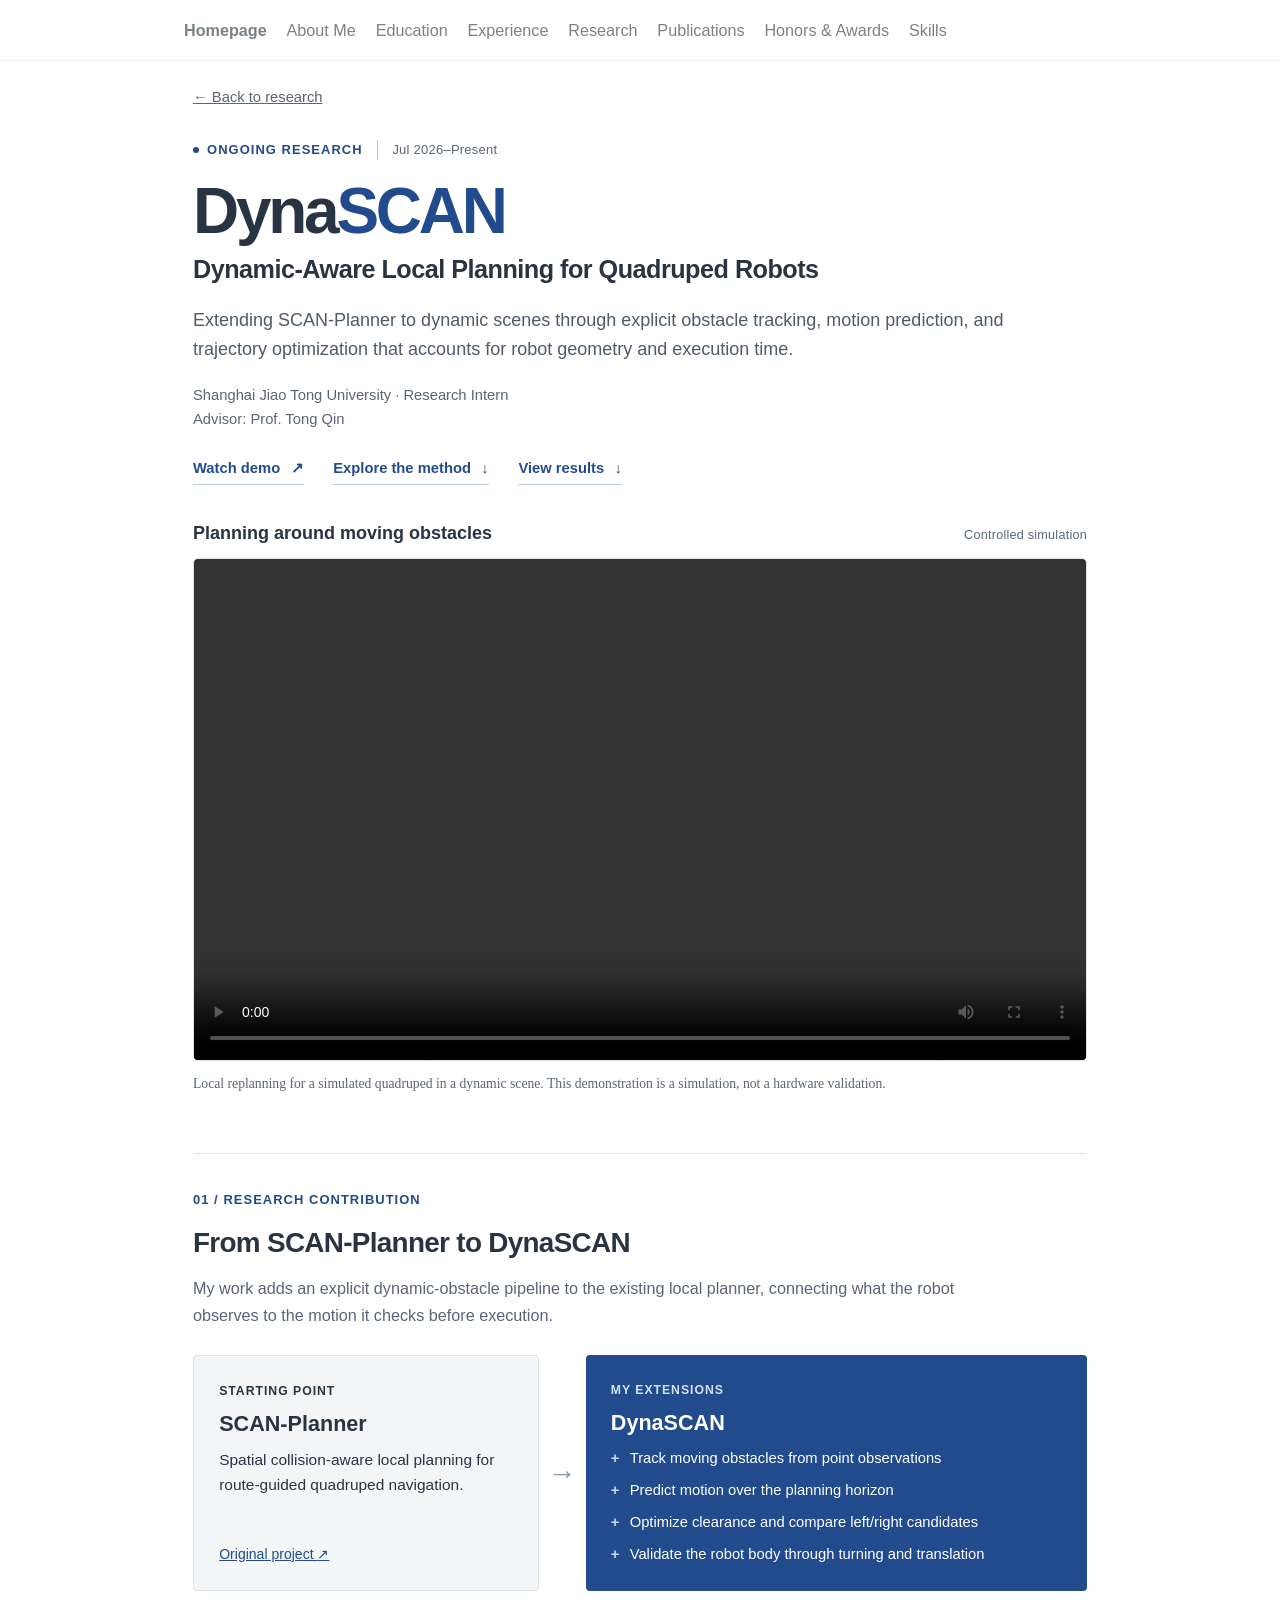
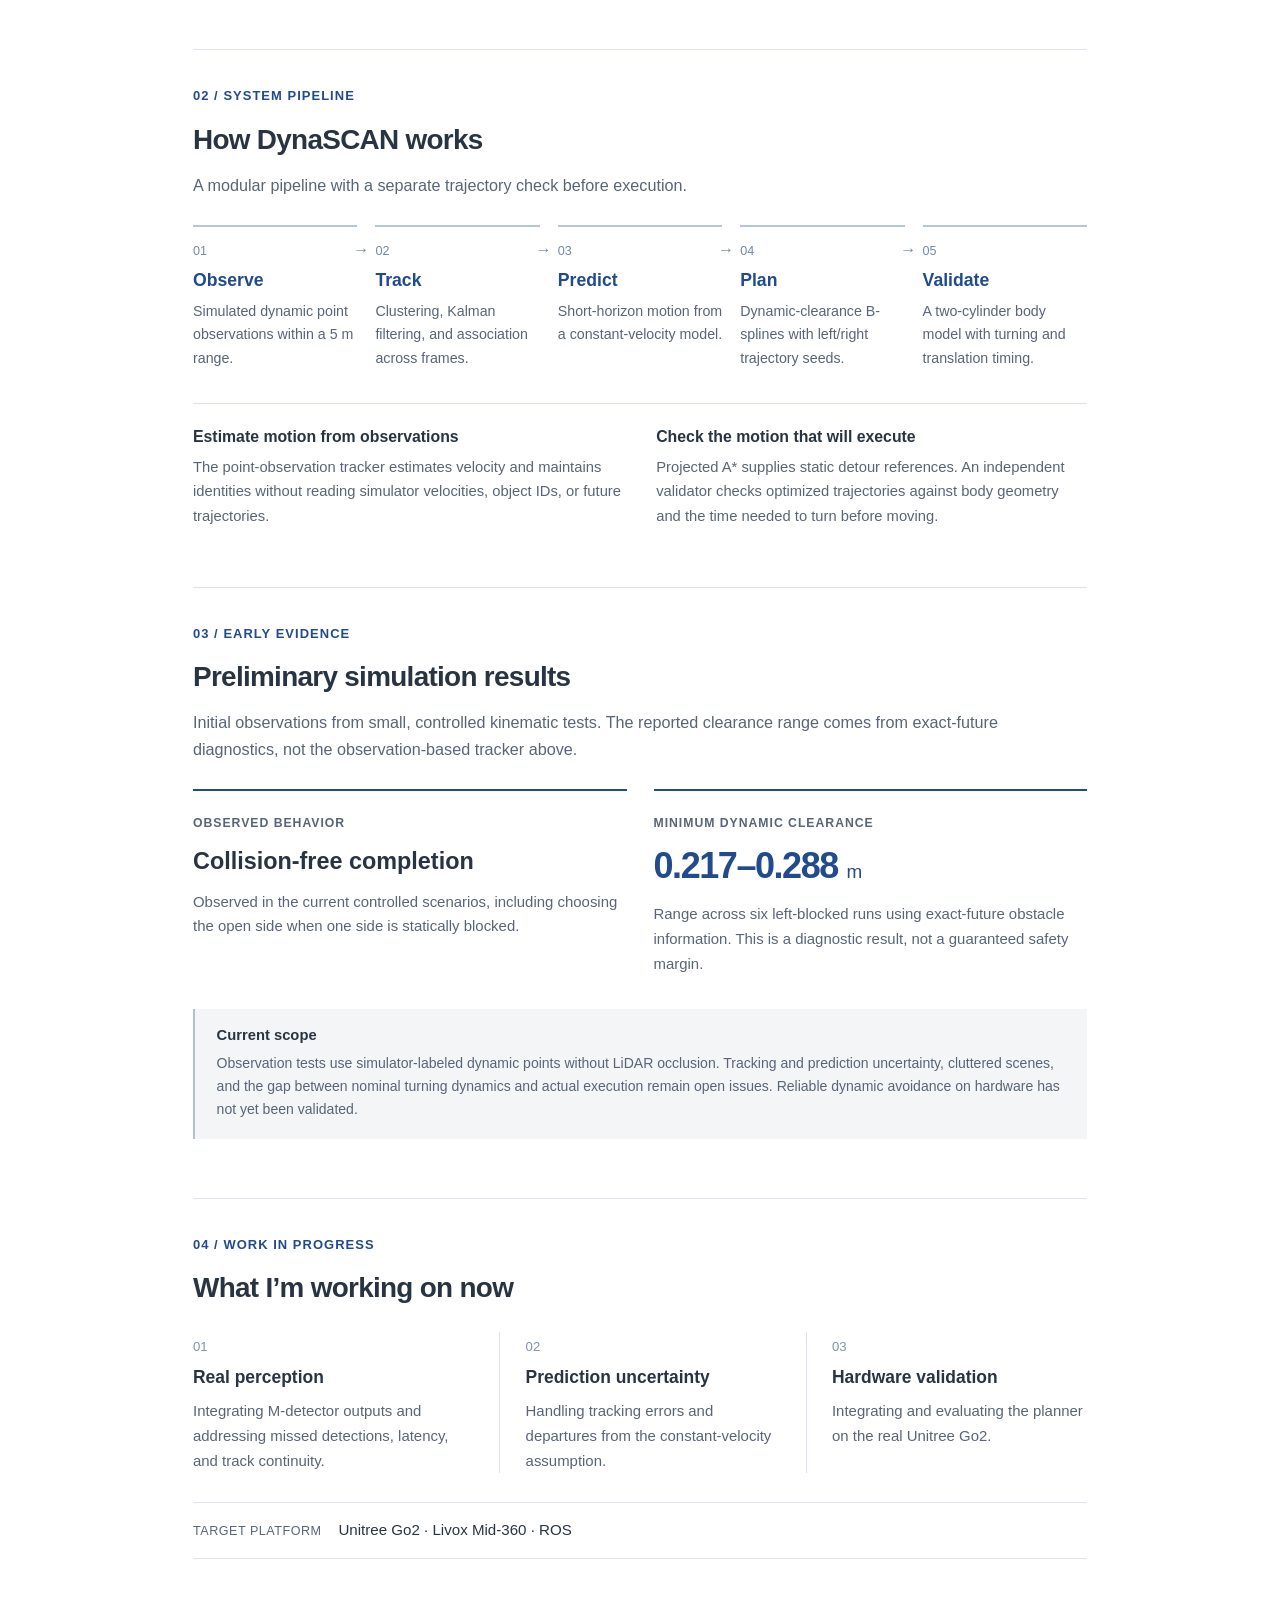
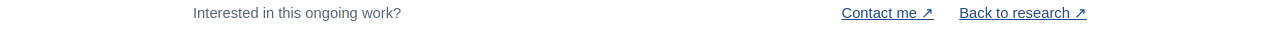
==== research/dynascan/index.html @ 37b5c1ce "Keep DynaSCAN anchor headings below navigation" ====
<!doctype html>
<html lang="en" class="no-js">
  <head>
    <meta charset="utf-8">
<meta name="viewport" content="width=device-width, initial-scale=1">
<title>DynaSCAN · Yi Ba (Evan Brooks) | Robotics &amp; Autonomous Systems</title>
<meta name="description" content="Yi Ba (Evan Brooks) is an undergraduate researcher at Wuhan University of Technology working on autonomous navigation, robot perception, and human–robot shared control.">
<meta name="author" content="Yi Ba">
<meta name="theme-color" content="#ffffff">
<meta property="og:type" content="website">
<meta property="og:title" content="Yi Ba (Evan Brooks) | Robotics &amp; Autonomous Systems">
<meta property="og:description" content="Yi Ba (Evan Brooks) is an undergraduate researcher at Wuhan University of Technology working on autonomous navigation, robot perception, and human–robot shared control.">

<link rel="canonical" href="https://hhdzb1.github.io/research/dynascan/">
<meta property="og:url" content="https://hhdzb1.github.io/research/dynascan/">

<link rel="icon" type="image/svg+xml" href="/images/favicon.svg">
<link rel="stylesheet" href="/assets/css/main.css">
<link rel="stylesheet" href="/assets/css/custom.css">

<script>document.documentElement.className = document.documentElement.className.replace(/\bno-js\b/g, "") + " js ";</script>

    <!-- Add verified site integrations here when needed. -->
<link rel="stylesheet" href="/assets/css/dynascan.css">

  </head>

  <body>

    <!--[if lt IE 9]>
<div class="notice--danger align-center" style="margin: 0;">You are using an <strong>outdated</strong> browser. Please <a href="http://browsehappy.com/">upgrade your browser</a> to improve your experience.</div>
<![endif]-->
    <div class="masthead">
  <div class="masthead__inner-wrap">
    <div class="masthead__menu">
      <nav id="site-nav" class="greedy-nav" aria-label="Main navigation">
        <button class="hidden" type="button" aria-label="More navigation links" aria-expanded="false" aria-controls="overflow-navigation"><div class="navicon"></div></button>
        <ul class="visible-links">
          <li class="masthead__menu-item masthead__menu-item--lg masthead__menu-home-item"><a href="/#about-me">Homepage</a></li>
          
            <li class="masthead__menu-item"><a href="/#about-me">About Me</a></li>
          
            <li class="masthead__menu-item"><a href="/#education">Education</a></li>
          
            <li class="masthead__menu-item"><a href="/#experience">Experience</a></li>
          
            <li class="masthead__menu-item"><a href="/#research">Research</a></li>
          
            <li class="masthead__menu-item"><a href="/#manuscript">Publications</a></li>
          
            <li class="masthead__menu-item"><a href="/#honors">Honors & Awards</a></li>
          
            <li class="masthead__menu-item"><a href="/#skills">Skills</a></li>
          
        </ul>
        <ul id="overflow-navigation" class="hidden-links hidden"></ul>
      </nav>
    </div>
  </div>
</div>


    <div id="main" role="main" class=" is-full-width">
      

    
      <article class="page" itemscope itemtype="http://schema.org/CreativeWork">
        <meta itemprop="headline" content="DynaSCAN">
        <div class="page__inner-wrap">
          <section class="page__content" itemprop="text">
            <div class="dynascan">
  <a class="ds-back" href="/#research">← Back to research</a>

  <header class="ds-hero">
    <p class="ds-eyebrow"><span class="ds-status">Ongoing research</span><span>Jul 2026–Present</span></p>
    <h1 id="dynascan">Dyna<span>SCAN</span></h1>
    <p class="ds-subtitle">Dynamic-Aware Local Planning for Quadruped Robots</p>
    <p class="ds-lead">Extending SCAN-Planner to dynamic scenes through explicit obstacle tracking, motion prediction, and trajectory optimization that accounts for robot geometry and execution time.</p>
    <p class="ds-affiliation">Shanghai Jiao Tong University · Research Intern<br />Advisor: Prof. Tong Qin</p>
    <nav class="ds-section-nav" aria-label="DynaSCAN sections">
      <a href="#project-demonstration" data-ss-opts="{&quot;offset&quot;:-84}">Watch demo <span aria-hidden="true">↗</span></a>
      <a href="#my-contribution" data-ss-opts="{&quot;offset&quot;:-84}">Explore the method <span aria-hidden="true">↓</span></a>
      <a href="#preliminary-simulation-results" data-ss-opts="{&quot;offset&quot;:-84}">View results <span aria-hidden="true">↓</span></a>
    </nav>
  </header>

  <section class="ds-demo" id="project-demonstration" aria-labelledby="ds-demo-title">
    <div class="ds-section-heading ds-demo-heading">
      <h2 id="ds-demo-title">Planning around moving obstacles</h2>
      <span class="ds-label">Controlled simulation</span>
    </div>
    <figure class="project-video ds-video">
      <video controls="" playsinline="" preload="metadata" aria-label="DynaSCAN dynamic-obstacle avoidance demonstration" aria-describedby="ds-demo-caption">
        <source src="/video/DynaScan.mp4" type="video/mp4" />
        Your browser does not support embedded MP4 video. <a href="/video/DynaScan.mp4">Open the demonstration video</a>.
      </video>
      <figcaption id="ds-demo-caption">Local replanning for a simulated quadruped in a dynamic scene. This demonstration is a simulation, not a hardware validation.</figcaption>
    </figure>
  </section>

  <section class="ds-section" aria-labelledby="ds-extension-title">
    <p class="ds-eyebrow">01 / Research contribution</p>
    <h2 id="ds-extension-title">From SCAN-Planner to DynaSCAN</h2>
    <p class="ds-section-intro">My work adds an explicit dynamic-obstacle pipeline to the existing local planner, connecting what the robot observes to the motion it checks before execution.</p>
    <div class="ds-extension">
      <div class="ds-baseline">
        <p class="ds-small-label">Starting point</p>
        <h3>SCAN-Planner</h3>
        <p>Spatial collision-aware local planning for route-guided quadruped navigation.</p>
        <a href="https://wuyi2121.github.io/SCAN-Planner/">Original project <span aria-hidden="true">↗</span></a>
      </div>
      <span class="ds-extension-arrow" aria-hidden="true">→</span>
      <div class="ds-additions">
        <p class="ds-small-label">My extensions</p>
        <h3>DynaSCAN</h3>
        <ul>
          <li>Track moving obstacles from point observations</li>
          <li>Predict motion over the planning horizon</li>
          <li>Optimize clearance and compare left/right candidates</li>
          <li>Validate the robot body through turning and translation</li>
        </ul>
      </div>
    </div>
  </section>

  <section class="ds-section" id="my-contribution" aria-labelledby="ds-pipeline-title">
    <p class="ds-eyebrow">02 / System pipeline</p>
    <h2 id="ds-pipeline-title">How DynaSCAN works</h2>
    <p class="ds-section-intro">A modular pipeline with a separate trajectory check before execution.</p>
    <ol class="ds-pipeline" aria-label="Five stages of the DynaSCAN pipeline">
      <li><span class="ds-step-number" aria-hidden="true">01</span><h3>Observe</h3><p>Simulated dynamic point observations within a 5 m range.</p></li>
      <li><span class="ds-step-number" aria-hidden="true">02</span><h3>Track</h3><p>Clustering, Kalman filtering, and association across frames.</p></li>
      <li><span class="ds-step-number" aria-hidden="true">03</span><h3>Predict</h3><p>Short-horizon motion from a constant-velocity model.</p></li>
      <li><span class="ds-step-number" aria-hidden="true">04</span><h3>Plan</h3><p>Dynamic-clearance B-splines with left/right trajectory seeds.</p></li>
      <li><span class="ds-step-number" aria-hidden="true">05</span><h3>Validate</h3><p>A two-cylinder body model with turning and translation timing.</p></li>
    </ol>
    <div class="ds-method-notes">
      <div><h3>Estimate motion from observations</h3><p>The point-observation tracker estimates velocity and maintains identities without reading simulator velocities, object IDs, or future trajectories.</p></div>
      <div><h3>Check the motion that will execute</h3><p>Projected A* supplies static detour references. An independent validator checks optimized trajectories against body geometry and the time needed to turn before moving.</p></div>
    </div>
  </section>

  <section class="ds-section" id="preliminary-simulation-results" aria-labelledby="ds-results-title">
    <p class="ds-eyebrow">03 / Early evidence</p>
    <h2 id="ds-results-title">Preliminary simulation results</h2>
    <p class="ds-section-intro">Initial observations from small, controlled kinematic tests. The reported clearance range comes from exact-future diagnostics, not the observation-based tracker above.</p>
    <div class="ds-results">
      <div class="ds-result">
        <p class="ds-small-label">Observed behavior</p>
        <h3>Collision-free completion</h3>
        <p>Observed in the current controlled scenarios, including choosing the open side when one side is statically blocked.</p>
      </div>
      <div class="ds-result ds-result-metric">
        <p class="ds-small-label">Minimum dynamic clearance</p>
        <p class="ds-metric">0.217–0.288 <span>m</span></p>
        <p>Range across six left-blocked runs using exact-future obstacle information. This is a diagnostic result, not a guaranteed safety margin.</p>
      </div>
    </div>
    <aside class="ds-scope" aria-labelledby="ds-scope-title">
      <h3 id="ds-scope-title">Current scope</h3>
      <p>Observation tests use simulator-labeled dynamic points without LiDAR occlusion. Tracking and prediction uncertainty, cluttered scenes, and the gap between nominal turning dynamics and actual execution remain open issues. Reliable dynamic avoidance on hardware has not yet been validated.</p>
    </aside>
  </section>

  <section class="ds-section ds-next" aria-labelledby="ds-next-title">
    <p class="ds-eyebrow">04 / Work in progress</p>
    <h2 id="ds-next-title">What I’m working on now</h2>
    <div class="ds-focus-grid">
      <div><span class="ds-focus-number" aria-hidden="true">01</span><h3>Real perception</h3><p>Integrating M-detector outputs and addressing missed detections, latency, and track continuity.</p></div>
      <div><span class="ds-focus-number" aria-hidden="true">02</span><h3>Prediction uncertainty</h3><p>Handling tracking errors and departures from the constant-velocity assumption.</p></div>
      <div><span class="ds-focus-number" aria-hidden="true">03</span><h3>Hardware validation</h3><p>Integrating and evaluating the planner on the real Unitree Go2.</p></div>
    </div>
    <p class="ds-platform"><span>Target platform</span> Unitree Go2 · Livox Mid-360 · ROS</p>
  </section>

  <footer class="ds-footer">
    <p>Interested in this ongoing work?</p>
    <a href="mailto:evan_brooks@whut.edu.cn">Contact me <span aria-hidden="true">↗</span></a>
    <a href="/#research">Back to research <span aria-hidden="true">↗</span></a>
  </footer>
</div>

          </section>
        </div>
      </article>
    </div>

    <script src="/assets/js/main.min.js"></script>
<script src="/assets/js/navigation-accessibility.js" defer></script>
<script src="/assets/js/email-copy.js" defer></script>


  </body>
</html>
---- assets/css/main.css ----
a:focus{outline:thin dotted #f89406;outline:5px auto #f89406;outline-offset:-2px}*,*:before,*:after{-moz-box-sizing:border-box;-webkit-box-sizing:border-box;box-sizing:border-box}html{box-sizing:border-box;background-color:#fff;font-size:15px;-webkit-text-size-adjust:100%;-ms-text-size-adjust:100%}body{margin:0}::-moz-selection{color:#fff;background:#000}::selection{color:#fff;background:#000}article,aside,details,figcaption,figure,footer,header,hgroup,main,nav,section{display:block}audio,canvas,video{display:inline-block;*display:inline;*zoom:1}audio:not([controls]){display:none}a{color:#224b8d}a:hover,a:active{outline:0}sub,sup{position:relative;font-size:75%;line-height:0;vertical-align:baseline}sup{top:-0.5em}sub{bottom:-0.25em}img{max-width:100%;width:auto\9;height:auto;vertical-align:middle;border:0;-ms-interpolation-mode:bicubic}#map_canvas img,.google-maps img{max-width:none}button,input,select,textarea{margin:0;font-size:100%;vertical-align:middle}button,input{*overflow:visible;line-height:normal}button::-moz-focus-inner,input::-moz-focus-inner{padding:0;border:0}button,html input[type="button"],input[type="reset"],input[type="submit"]{-webkit-appearance:button;cursor:pointer}label,select,button,input[type="button"],input[type="reset"],input[type="submit"],input[type="radio"],input[type="checkbox"]{cursor:pointer}input[type="search"]{box-sizing:content-box;-webkit-appearance:textfield}input[type="search"]::-webkit-search-decoration,input[type="search"]::-webkit-search-cancel-button{-webkit-appearance:none}textarea{overflow:auto;vertical-align:top}html{position:relative;min-height:100%}body{margin:0;padding:0;padding-bottom:0em;color:#494e52;font-family:"Trebuchet MS",Helvetica,sans-serif;line-height:1.5}body.overflow--hidden{overflow:hidden}h1,h2,h3,h4,h5,h6{margin:1em 0 0.5em;line-height:1.2;font-family:"Trebuchet MS",Helvetica,sans-serif;font-weight:bold}h1{margin-top:1em;font-size:1.4em}h2{font-size:1.2em}h3{font-size:1em}h4{font-size:1em}h5{font-size:1em}h6{font-size:1em}small,.small{font-size:1em}p{margin-bottom:0.5em}u,ins{text-decoration:none;border-bottom:1px solid #494e52}u a,ins a{color:inherit}ul{padding-inline-start:2em;margin-block-start:0.5em}del a{color:inherit}p,pre,blockquote,ul,ol,dl,figure,table,fieldset{orphans:3;widows:3}abbr[title],abbr[data-original-title]{text-decoration:none;cursor:help;border-bottom:1px dotted #494e52}blockquote{margin:2em 1em 2em 0;padding-left:1em;padding-right:1em;font-style:italic;border-left:0.25em solid #7a8288}blockquote cite{font-style:italic}blockquote cite:before{content:"\2014";padding-right:5px}a:hover,a:active{outline:0}tt,code,kbd,samp,pre{font-family:Monaco,Consolas,"Lucida Console",monospace}pre{overflow-x:auto}p>code,a>code,li>code,figcaption>code,td>code{padding-top:0.1rem;padding-bottom:0.1rem;font-size:1em;background:#fafafa;border:1px solid #f2f3f3;border-radius:4px;box-shadow:0 1px 1px rgba(0,0,0,0.125)}p>code:before,p>code:after,a>code:before,a>code:after,li>code:before,li>code:after,figcaption>code:before,figcaption>code:after,td>code:before,td>code:after{letter-spacing:-0.2em;content:"\00a0"}hr{display:block;margin:1em 0;border:0;border-top:1px solid #f2f3f3}ul li,ol li{margin-bottom:0.5em}li ul,li ol{margin-top:0.5em}figure{display:-webkit-box;display:flex;-webkit-box-pack:justify;justify-content:space-between;-webkit-box-align:start;align-items:flex-start;flex-wrap:wrap;margin:2em 0}figure img,figure iframe,figure .fluid-width-video-wrapper{margin-bottom:1em}figure img{width:100%;border-radius:4px;-webkit-transition:all 0.2s ease-in-out;transition:all 0.2s ease-in-out}figure>a{display:block}@media (min-width: 37.5em){figure.half>a,figure.half>img{width:calc(50% - 0.5em)}}figure.half figcaption{width:100%}@media (min-width: 37.5em){figure.third>a,figure.third>img{width:calc(33.3333% - 0.5em)}}figure.third figcaption{width:100%}figcaption{margin-bottom:0.5em;color:#777a7d;font-family:Georgia,Times,serif;font-size:1em}figcaption a{color:inherit;text-decoration:none;border-bottom:1px solid #bdc1c4;-webkit-transition:all 0.2s ease-in-out;transition:all 0.2s ease-in-out}figcaption a:hover{color:#000;border-bottom-color:#000}svg:not(:root){overflow:hidden}nav ul{margin:0;padding:0}nav li{list-style:none}nav a{text-decoration:none}nav ul li,nav ol li{margin-bottom:0}nav li ul,nav li ol{margin-top:0}b,i,strong,em,blockquote,p,q,span,figure,img,h1,h2,header,input,a,tr,td,form button,input[type="submit"],.btn,#goog-wm-sb,.highlight,.archive__item-teaser{-webkit-transition:all 0.2s ease-in-out;transition:all 0.2s ease-in-out}.hidden{display:none;visibility:hidden}.load{display:none}.transparent{opacity:0}.visually-hidden,.screen-reader-text,.screen-reader-text span,.screen-reader-shortcut{position:absolute !important;clip:rect(1px, 1px, 1px, 1px);height:1px !important;width:1px !important;border:0 !important;overflow:hidden}body:hover .visually-hidden a,body:hover .visually-hidden input,body:hover .visually-hidden button{display:none !important}.screen-reader-text:focus,.screen-reader-shortcut:focus{clip:auto !important;height:auto !important;width:auto !important;display:block;font-size:1em;font-weight:bold;padding:15px 23px 14px;background:#fff;z-index:100000;text-decoration:none;box-shadow:0 0 2px 2px rgba(0,0,0,0.6)}.skip-link{position:fixed;z-index:20;margin:0;font-family:"Trebuchet MS",Helvetica,sans-serif;white-space:nowrap}.skip-link li{height:0;width:0;list-style:none}.text-left{text-align:left}.text-center{text-align:center}.text-right{text-align:right}.text-justify{text-align:justify}.text-nowrap{white-space:nowrap}.cf{clear:both}.wrapper{max-width:925px;margin-left:auto;margin-right:auto}.wrapper:after{content:" ";display:block;clear:both}.align-left{display:block;margin-left:auto;margin-right:auto}@media (min-width: 37.5em){.align-left{float:left;margin-right:1em}}.align-right{display:block;margin-left:auto;margin-right:auto}@media (min-width: 37.5em){.align-right{float:right;margin-left:1em}}.align-center{display:block;margin-left:auto;margin-right:auto}@media (min-width: 57.8125em){.full{margin-right:-19.4915254237% !important}}.icon{display:inline-block;fill:currentColor;width:1em;height:1.1em;line-height:1;position:relative;top:-0.1em;vertical-align:middle}.social-icons .fa{color:#000}.social-icons .fa-behance,.social-icons .fa-behance-square{color:#1769FF}.social-icons .fa-dribbble{color:#ea4c89}.social-icons .fa-facebook,.social-icons .fa-facebook-square{color:#3b5998}.social-icons .fa-flickr{color:#ff0084}.social-icons .fa-foursquare{color:#0072b1}.social-icons .fa-github,.social-icons .fa-github-alt,.social-icons .fa-github-square{color:#171516}.social-icons .fa-google-plus,.social-icons .fa-google-plus-square{color:#dd4b39}.social-icons .fa-instagram{color:#517fa4}.social-icons .fa-lastfm,.social-icons .fa-lastfm-square{color:#d51007}.social-icons .fa-linkedin,.social-icons .fa-linkedin-square{color:#007bb6}.social-icons .fa-pinterest,.social-icons .fa-pinterest-p,.social-icons .fa-pinterest-square{color:#cb2027}.social-icons .fa-rss,.social-icons .fa-rss-square{color:#fa9b39}.social-icons .fa-soundcloud{color:#f30}.social-icons .fa-stack-exchange,.social-icons .fa-stack-overflow{color:#fe7a15}.social-icons .fa-tumblr,.social-icons .fa-tumblr-square{color:#32506d}.social-icons .fa-twitter,.social-icons .fa-twitter-square{color:#55acee}.social-icons .fa-vimeo,.social-icons .fa-vimeo-square{color:#1ab7ea}.social-icons .fa-vine{color:#00bf8f}.social-icons .fa-youtube,.social-icons .fa-youtube-square,.social-icons .fa-youtube-play{color:#b00}.social-icons .fa-xing,.social-icons .fa-xing-square{color:#006567}.navicon{position:relative;width:28px;height:4px;background:#fff;margin:auto;-webkit-transition:0.3s;transition:0.3s}.navicon:before,.navicon:after{content:"";position:absolute;left:0;width:28px;height:4px;background:#fff;-webkit-transition:0.3s;transition:0.3s}.navicon:before{top:-8px}.navicon:after{bottom:-8px}.close .navicon{background:transparent}.close .navicon:before,.close .navicon:after{-webkit-transform-origin:50% 50%;-ms-transform-origin:50% 50%;transform-origin:50% 50%;top:0;width:28px}.close .navicon:before{-webkit-transform:rotate3d(0, 0, 1, 45deg);transform:rotate3d(0, 0, 1, 45deg)}.close .navicon:after{-webkit-transform:rotate3d(0, 0, 1, -45deg);transform:rotate3d(0, 0, 1, -45deg)}@media (min-width: 57.8125em){.sticky{clear:both;position:-webkit-sticky;position:sticky;top:6em}.sticky::after{clear:both;content:"";display:table}.sticky>*{display:block}}.well{min-height:20px;padding:19px;margin-bottom:20px;background-color:#f5f5f5;border:1px solid #e3e3e3;border-radius:4px;box-shadow:inset 0 1px 1px rgba(0,0,0,0.05)}.show-modal{overflow:hidden;position:relative}.show-modal:before{position:absolute;content:"";top:0;left:0;width:100%;height:100%;z-index:999;background-color:rgba(255,255,255,0.85)}.show-modal .modal{display:block}.modal{display:none;position:fixed;width:300px;top:50%;left:50%;margin-left:-150px;margin-top:-150px;min-height:0;z-index:9999;background:#fff;border:1px solid #f2f3f3;border-radius:4px;box-shadow:0 1px 1px rgba(0,0,0,0.125)}.modal__title{margin:0;padding:0.5em 1em}.modal__supporting-text{padding:0 1em 0.5em 1em}.modal__actions{padding:0.5em 1em;border-top:1px solid #f2f3f3}.footnote{color:#9ba1a6;text-decoration:none}.footnotes{color:#9ba1a6}.footnotes ol,.footnotes li,.footnotes p{margin-bottom:0;font-size:1em}a.reversefootnote{color:#7a8288;text-decoration:none}a.reversefootnote:hover{text-decoration:underline}.required{color:#ee5f5b;font-weight:bold}@-webkit-keyframes intro{0%{opacity:0}100%{opacity:1}}@keyframes intro{0%{opacity:0}100%{opacity:1}}table{margin-bottom:1em;width:100%;font-family:"Trebuchet MS",Helvetica,sans-serif;font-size:1em;border-collapse:collapse}table+table{margin-top:1em}thead{background-color:#f2f3f3}th{padding:0.5em;font-weight:bold;text-align:left}tr{padding-bottom:.5em;padding-top:.5em}td{padding:.5em;border-bottom:1px solid #bdc1c4}tr,td,th{vertical-align:middle}.btn,#goog-wm-sb{display:inline-block;margin-bottom:0.25em;padding:0.5em 1em;color:#fff !important;font-family:"Trebuchet MS",Helvetica,sans-serif;font-size:1em;font-weight:bold;text-align:center;text-decoration:none;background-color:#7a8288;border:0 !important;border-radius:4px;cursor:pointer}.btn:hover,#goog-wm-sb:hover{background-color:#333}.btn .icon,#goog-wm-sb .icon{margin-right:0.5em}.btn .icon+.hidden,#goog-wm-sb .icon+.hidden{margin-left:-0.5em}.btn--block{display:block;width:100%}.btn--block+.btn--block{margin-top:0.25em}.btn--inverse{color:#7a8288 !important;border:1px solid #bdc1c4 !important;background-color:#fff}.btn--inverse:hover{color:#fff !important;border-color:#7a8288}.btn--light-outline{border:1px solid #fff !important;background-color:transparent}.btn--info{background-color:#224b8d}.btn--info:hover{background-color:#1b3c71}.btn--warning{background-color:#f89406}.btn--warning:hover{background-color:#c67605}.btn--success{background-color:#62c462}.btn--success:hover{background-color:#4e9d4e}.btn--danger{background-color:#ee5f5b}.btn--danger:hover{background-color:#be4c49}.btn--disabled{pointer-events:none;cursor:not-allowed;filter:alpha(opacity=65);box-shadow:none;opacity:0.65}.btn--facebook{background-color:#3b5998}.btn--facebook:hover{background-color:#2f477a}.btn--twitter{background-color:#55acee}.btn--twitter:hover{background-color:#448abe}.btn--google-plus{background-color:#dd4b39}.btn--google-plus:hover{background-color:#b13c2e}.btn--linkedin{background-color:#007bb6}.btn--linkedin:hover{background-color:#006292}.btn--x-large{font-size:1.2em}.btn--large{font-size:1em}.btn--small{font-size:.6875em}.notice{margin:2em 0 !important;padding:1em;font-family:"Trebuchet MS",Helvetica,sans-serif;font-size:1em !important;text-indent:initial;background-color:#f8f9f9;border-radius:4px;box-shadow:0 1px 1px rgba(189,193,196,0.25)}.notice h4{margin-top:0 !important;margin-bottom:0.75em}.page__content .notice h4{margin-bottom:0;font-size:1em}.notice p:last-child{margin-bottom:0 !important}.notice h4+p{margin-top:0;padding-top:0}.notice a{color:#bdc1c4}.notice a:hover{color:#717476}.notice code{background-color:#fcfcfc}.notice ul:last-child{margin-bottom:0}.notice--primary{margin:2em 0 !important;padding:1em;font-family:"Trebuchet MS",Helvetica,sans-serif;font-size:1em !important;text-indent:initial;background-color:#f2f3f3;border-radius:4px;box-shadow:0 1px 1px rgba(122,130,136,0.25)}.notice--primary h4{margin-top:0 !important;margin-bottom:0.75em}.page__content .notice--primary h4{margin-bottom:0;font-size:1em}.notice--primary p:last-child{margin-bottom:0 !important}.notice--primary h4+p{margin-top:0;padding-top:0}.notice--primary a{color:#7a8288}.notice--primary a:hover{color:#494e52}.notice--primary code{background-color:#f8f9f9}.notice--primary ul:last-child{margin-bottom:0}.notice--info{margin:2em 0 !important;padding:1em;font-family:"Trebuchet MS",Helvetica,sans-serif;font-size:1em !important;text-indent:initial;background-color:#e9edf4;border-radius:4px;box-shadow:0 1px 1px rgba(34,75,141,0.25)}.notice--info h4{margin-top:0 !important;margin-bottom:0.75em}.page__content .notice--info h4{margin-bottom:0;font-size:1em}.notice--info p:last-child{margin-bottom:0 !important}.notice--info h4+p{margin-top:0;padding-top:0}.notice--info a{color:#224b8d}.notice--info a:hover{color:#142d55}.notice--info code{background-color:#f4f6f9}.notice--info ul:last-child{margin-bottom:0}.notice--warning{margin:2em 0 !important;padding:1em;font-family:"Trebuchet MS",Helvetica,sans-serif;font-size:1em !important;text-indent:initial;background-color:#fef4e6;border-radius:4px;box-shadow:0 1px 1px rgba(248,148,6,0.25)}.notice--warning h4{margin-top:0 !important;margin-bottom:0.75em}.page__content .notice--warning h4{margin-bottom:0;font-size:1em}.notice--warning p:last-child{margin-bottom:0 !important}.notice--warning h4+p{margin-top:0;padding-top:0}.notice--warning a{color:#f89406}.notice--warning a:hover{color:#955904}.notice--warning code{background-color:#fffaf3}.notice--warning ul:last-child{margin-bottom:0}.notice--success{margin:2em 0 !important;padding:1em;font-family:"Trebuchet MS",Helvetica,sans-serif;font-size:1em !important;text-indent:initial;background-color:#eff9ef;border-radius:4px;box-shadow:0 1px 1px rgba(98,196,98,0.25)}.notice--success h4{margin-top:0 !important;margin-bottom:0.75em}.page__content .notice--success h4{margin-bottom:0;font-size:1em}.notice--success p:last-child{margin-bottom:0 !important}.notice--success h4+p{margin-top:0;padding-top:0}.notice--success a{color:#62c462}.notice--success a:hover{color:#3b763b}.notice--success code{background-color:#f7fcf7}.notice--success ul:last-child{margin-bottom:0}.notice--danger{margin:2em 0 !important;padding:1em;font-family:"Trebuchet MS",Helvetica,sans-serif;font-size:1em !important;text-indent:initial;background-color:#fdefef;border-radius:4px;box-shadow:0 1px 1px rgba(238,95,91,0.25)}.notice--danger h4{margin-top:0 !important;margin-bottom:0.75em}.page__content .notice--danger h4{margin-bottom:0;font-size:1em}.notice--danger p:last-child{margin-bottom:0 !important}.notice--danger h4+p{margin-top:0;padding-top:0}.notice--danger a{color:#ee5f5b}.notice--danger a:hover{color:#8f3937}.notice--danger code{background-color:#fef7f7}.notice--danger ul:last-child{margin-bottom:0}.masthead{position:sticky;top:0;background-color:white;border-bottom:1px solid #f2f3f3;-webkit-animation:intro 0.3s both;animation:intro 0.3s both;-webkit-animation-delay:0.15s;animation-delay:0.15s;z-index:20}.masthead__inner-wrap{max-width:925px;margin-left:auto;margin-right:auto;clear:both;padding:.5em;font-family:"Trebuchet MS",Helvetica,sans-serif}.masthead__inner-wrap:after{content:" ";display:block;clear:both}.masthead__inner-wrap::after{clear:both;content:"";display:table}@media (min-width: 80em){.masthead__inner-wrap{max-width:1280px}}.masthead__inner-wrap nav{z-index:10}.masthead__inner-wrap a{text-decoration:none}.masthead__menu ul{margin:0;padding:0;clear:both;list-style-type:none}.masthead__menu-home-item{display:none !important}@media (min-width: 48em){.masthead__menu-home-item{display:block !important}}.masthead__menu-item{display:block;list-style-type:none;white-space:nowrap}.masthead__menu-item--lg{padding-right:2em;font-weight:700}.breadcrumbs{max-width:925px;margin-left:auto;margin-right:auto;clear:both;margin-top:0;margin-bottom:0;padding-left:2em;padding-right:2em;font-family:"Trebuchet MS",Helvetica,sans-serif;-webkit-animation:intro 0.3s both;animation:intro 0.3s both;-webkit-animation-delay:0.30s;animation-delay:0.30s}.breadcrumbs:after{content:" ";display:block;clear:both}.breadcrumbs::after{clear:both;content:"";display:table}@media (min-width: 57.8125em){.breadcrumbs{padding-left:1em;padding-right:1em}}@media (min-width: 80em){.breadcrumbs{max-width:1280px}}.breadcrumbs ol{padding:0;list-style:none;font-size:1em}@media (min-width: 57.8125em){.breadcrumbs ol{width:83.0508474576%;float:right;margin-right:0}}@media (min-width: 80em){.breadcrumbs ol{padding-left:4.2372881356%}}.breadcrumbs li{display:inline}.breadcrumbs .current{font-weight:bold}.pagination{clear:both;width:100%;float:left;margin-left:0;margin-right:0;clear:both;margin-top:1em;padding-top:1em}.pagination::after{clear:both;content:"";display:table}.pagination ul{margin:0;padding:0;list-style-type:none;font-family:"Trebuchet MS",Helvetica,sans-serif}.pagination li{display:block;float:left;margin-left:-1px}.pagination li a{margin-bottom:0.25em;padding:0.5em 1em;font-family:"Trebuchet MS",Helvetica,sans-serif;font-size:14px;font-weight:bold;line-height:1.5;text-align:center;text-decoration:none;color:#9ba1a6;border:1px solid #bdc1c4;border-radius:0}.pagination li a:hover{color:#1a386a}.pagination li a.current{color:#fff;background:#7a8288}.pagination li a.disabled{color:#dee0e1;pointer-events:none;cursor:not-allowed}.pagination li:first-child{margin-left:0}.pagination li:first-child a{border-top-left-radius:4px;border-bottom-left-radius:4px}.pagination li:last-child a{border-top-right-radius:4px;border-bottom-right-radius:4px}.pagination--pager{display:block;padding:1em 2em;float:left;width:50%;font-family:"Trebuchet MS",Helvetica,sans-serif;font-size:1em;font-weight:bold;text-align:center;text-decoration:none;color:#bdc1c4;border:1px solid #bdc1c4;border-radius:4px}.pagination--pager:hover{color:#1a386a}.pagination--pager:first-child{border-top-right-radius:0;border-bottom-right-radius:0}.pagination--pager:last-child{margin-left:-1px;border-top-left-radius:0;border-bottom-left-radius:0}.pagination--pager.disabled{color:#dee0e1;pointer-events:none;cursor:not-allowed}.page__content+.pagination,.page__meta+.pagination,.comment__date+.pagination,.page__share+.pagination,.page__comments+.pagination{margin-top:2em;padding-top:2em;border-top:1px solid #f2f3f3}.greedy-nav{position:relative;min-width:250px;background:#fff}.greedy-nav a{display:block;margin:0 1rem;padding:0.5rem 0;color:#7a8288;text-decoration:none}.greedy-nav a:hover{color:#5c6266}.greedy-nav button{position:absolute;height:100%;right:0;padding:0 0.5rem;border:0;outline:none;background-color:#7a8288;color:#fff;cursor:pointer}.greedy-nav .visible-links{display:table}.greedy-nav .visible-links li{display:table-cell;vertical-align:middle}.greedy-nav .visible-links li:first-child{font-weight:bold}.greedy-nav .visible-links li:first-child a{margin-left:0}.greedy-nav .visible-links li:last-child a{margin-right:0}.greedy-nav .visible-links a{position:relative}.greedy-nav .visible-links a:before{content:"";position:absolute;left:0;bottom:0;height:4px;background:#bdc1c4;width:100%;-webkit-transition:all 0.2s ease-in-out;transition:all 0.2s ease-in-out;-webkit-transform:scaleX(0);-ms-transform:scaleX(0);transform:scaleX(0)}.greedy-nav .visible-links a:hover:before{-webkit-transform:scaleX(1);-ms-transform:scaleX(1);transform:scaleX(1)}.greedy-nav .hidden-links{position:absolute;top:100%;right:0;margin-top:15px;padding:5px;border:1px solid #f2f3f3;border-radius:4px;background:#fff;box-shadow:0 0 10px rgba(0,0,0,0.25)}.greedy-nav .hidden-links a{margin:0;padding:10px 20px;font-size:1em}.greedy-nav .hidden-links a:hover{color:#5c6266;background:#dee0e1}.greedy-nav .hidden-links:before{content:"";position:absolute;top:-11px;right:10px;width:0;border-style:solid;border-width:0 10px 10px;border-color:#f2f3f3 transparent;display:block;z-index:0}.greedy-nav .hidden-links:after{content:"";position:absolute;top:-10px;right:10px;width:0;border-style:solid;border-width:0 10px 10px;border-color:#fff transparent;display:block;z-index:1}.greedy-nav .hidden-links li{display:block;border-bottom:1px solid #f2f3f3}.greedy-nav .hidden-links li:last-child{border-bottom:none}.nav__list{font-size:1.25rem}.nav__list ul{margin-bottom:1em}.nav__list a{display:block;padding:0.125em 0;color:inherit}.nav__list a:hover{text-decoration:underline}.nav__list .active{margin-left:-0.5em;padding-left:0.5em;padding-right:0.5em;color:#fff;font-weight:bold;background:#7a8288;border-radius:4px}.nav__list .active:hover{color:#fff}.nav__title{margin:0;padding:0.5rem 1rem;font-family:"Trebuchet MS",Helvetica,sans-serif;font-size:1em;font-weight:bold}.nav__sub-title{display:block;margin:0.5rem 0;padding:0.5rem 0;font-family:"Trebuchet MS",Helvetica,sans-serif;font-size:1em;font-weight:bold;text-transform:uppercase;border-bottom:1px solid #f2f3f3}.toc{font-family:"Trebuchet MS",Helvetica,sans-serif;color:#7a8288;text-transform:uppercase;letter-spacing:1px;background-color:#fff;border:1px solid #f2f3f3;border-radius:4px;box-shadow:0 1px 1px rgba(0,0,0,0.125)}.toc .nav__title{color:#fff;font-size:1em;background:#7a8288;border-top-left-radius:4px;border-top-right-radius:4px}.toc__menu{margin:0;padding:0;width:100%;list-style:none;font-size:0.8rem}.toc__menu a{display:block;padding:0.5rem 1rem;color:#7a8288;font-size:.6875em;font-weight:bold;line-height:1.5;border-bottom:1px solid #f2f3f3}.toc__menu a:hover{color:#000;background:#f2f3f3}.toc__menu>li:last-child a{border-bottom:none}.toc__menu li ul>li a{padding-left:2rem;font-weight:normal}.toc__menu li>ul li{display:none}@media (min-width: 48em){.toc__menu li>ul li{display:block}}.page__footer{clear:both;float:left;margin-left:0;margin-right:0;width:100%;clear:both;position:absolute;bottom:0em;height:auto;margin-top:3em;color:#9ba1a6;-webkit-animation:intro 0.3s both;animation:intro 0.3s both;-webkit-animation-delay:0.45s;animation-delay:0.45s;background-color:#f2f3f3;border-top:1px solid #bdc1c4}.page__footer::after{clear:both;content:"";display:table}.page__footer footer{clear:both;margin-left:auto;margin-right:auto;margin-top:2em;max-width:100%;padding:0 1em 2em}.page__footer footer::after{clear:both;content:"";display:table}@media (min-width: 80em){.page__footer footer{max-width:1280px}}.page__footer a{color:inherit;text-decoration:none}.page__footer a:hover{text-decoration:underline}.page__footer .fas,.page__footer .fab,.page__footer .far,.page__footer .fal{color:#9ba1a6}.page__footer-copyright{font-family:"Trebuchet MS",Helvetica,sans-serif;font-size:.6875em}.page__footer-follow ul{margin:0;padding:0;list-style-type:none}.page__footer-follow li{display:inline-block;padding-top:5px;padding-bottom:5px;font-family:"Trebuchet MS",Helvetica,sans-serif;font-size:1em;text-transform:uppercase}.page__footer-follow li+li:before{content:"";padding-right:5px}.page__footer-follow a{padding-right:10px;font-weight:bold}.page__footer-follow .social-icons a{white-space:nowrap}div.highlighter-rouge,figure.highlight{position:relative;margin-bottom:1em;padding:1em;border:1px solid #f2f3f3;border-radius:4px;background-color:#fafafa;box-shadow:0 1px 1px rgba(0,0,0,0.125)}div.highlighter-rouge:before,figure.highlight:before{position:absolute;top:0;right:0;padding:0.5em;background-color:#f2f3f3;content:"\f121";font-family:"fontawesome" !important;font-size:1em;line-height:1;text-transform:none;speak:none}div.highlighter-rouge .highlight,figure.highlight .highlight{margin:0;font-family:Monaco,Consolas,"Lucida Console",monospace;font-size:.6875em;line-height:1.8}.highlight table td{padding:5px}.highlight table pre{margin:0}.highlight .c{color:#93a1a1}.highlight .err{color:#586e75}.highlight .g{color:#586e75}.highlight .k{color:#859900}.highlight .l{color:#586e75}.highlight .n{color:#586e75}.highlight .o{color:#859900}.highlight .x{color:#cb4b16}.highlight .p{color:#586e75}.highlight .cm{color:#93a1a1}.highlight .cp{color:#859900}.highlight .c1{color:#93a1a1}.highlight .cs{color:#859900}.highlight .gd{color:#2aa198}.highlight .ge{color:#586e75;font-style:italic}.highlight .gr{color:#dc322f}.highlight .gh{color:#cb4b16}.highlight .gi{color:#859900}.highlight .go{color:#586e75}.highlight .gp{color:#586e75}.highlight .gs{color:#586e75;font-weight:bold}.highlight .gu{color:#cb4b16}.highlight .gt{color:#586e75}.highlight .kc{color:#cb4b16}.highlight .kd{color:#22b3eb}.highlight .kn{color:#859900}.highlight .kp{color:#859900}.highlight .kr{color:#22b3eb}.highlight .kt{color:#dc322f}.highlight .ld{color:#586e75}.highlight .m{color:#2aa198}.highlight .s{color:#2aa198}.highlight .na{color:#586e75}.highlight .nb{color:#B58900}.highlight .nc{color:#22b3eb}.highlight .no{color:#cb4b16}.highlight .nd{color:#22b3eb}.highlight .ni{color:#cb4b16}.highlight .ne{color:#cb4b16}.highlight .nf{color:#22b3eb}.highlight .nl{color:#586e75}.highlight .nn{color:#586e75}.highlight .nx{color:#586e75}.highlight .py{color:#586e75}.highlight .nt{color:#22b3eb}.highlight .nv{color:#22b3eb}.highlight .ow{color:#859900}.highlight .w{color:#586e75}.highlight .mf{color:#2aa198}.highlight .mh{color:#2aa198}.highlight .mi{color:#2aa198}.highlight .mo{color:#2aa198}.highlight .sb{color:#93a1a1}.highlight .sc{color:#2aa198}.highlight .sd{color:#586e75}.highlight .s2{color:#2aa198}.highlight .se{color:#cb4b16}.highlight .sh{color:#586e75}.highlight .si{color:#2aa198}.highlight .sx{color:#2aa198}.highlight .sr{color:#dc322f}.highlight .s1{color:#2aa198}.highlight .ss{color:#2aa198}.highlight .bp{color:#22b3eb}.highlight .vc{color:#22b3eb}.highlight .vg{color:#22b3eb}.highlight .vi{color:#22b3eb}.highlight .il{color:#2aa198}form{margin:0 0 5px 0}form fieldset{margin-bottom:5px;padding:0;border-width:0}form legend{display:block;width:100%;margin-bottom:10px;*margin-left:-7px;padding:0;color:#494e52;border:0;border-bottom:1px solid #ccc;white-space:normal}form p{margin-bottom:5px / 2}form ul{list-style-type:none;margin:0 0 5px 0;padding:0}form br{display:none}label,input,button,select,textarea{vertical-align:baseline;*vertical-align:middle}input,button,select,textarea{box-sizing:border-box;font-family:"Trebuchet MS",Helvetica,sans-serif}label{display:block;margin-bottom:0.25em;color:#494e52;cursor:pointer}label small{font-size:1em}label input,label textarea,label select{display:block}input,textarea,select{display:inline-block;width:100%;padding:0.25em;margin-bottom:0.5em;color:#494e52;background-color:#fff;border:1px solid #ccc;border-radius:4px;box-shadow:0 1px 1px rgba(0,0,0,0.125)}input:hover,textarea:hover,select:hover{border-color:#bdc1c4}.input-mini{width:60px}.input-small{width:90px}input[type="image"],input[type="checkbox"],input[type="radio"]{width:auto;height:auto;padding:0;margin:3px 0;*margin-top:0;line-height:normal;cursor:pointer;border-radius:0;border:0 \9}input[type="checkbox"],input[type="radio"]{box-sizing:border-box;padding:0;*width:13px;*height:13px}input[type="image"]{border:0;box-shadow:none}input[type="file"]{width:auto;padding:initial;line-height:initial;border:initial;background-color:transparent;background-color:initial;box-shadow:none}input[type="button"],input[type="reset"],input[type="submit"]{width:auto;height:auto;cursor:pointer;*overflow:visible}select,input[type="file"]{*margin-top:4px}select{width:auto;background-color:#fff}select[multiple],select[size]{height:auto}textarea{resize:vertical;height:auto;overflow:auto;vertical-align:top}input[type="hidden"]{display:none}.form{position:relative}.radio,.checkbox{padding-left:18px;font-weight:normal}.radio input[type="radio"],.checkbox input[type="checkbox"]{float:left;margin-left:-18px}.radio.inline,.checkbox.inline{display:inline-block;padding-top:5px;margin-bottom:0;vertical-align:middle}.radio.inline+.radio.inline,.checkbox.inline+.checkbox.inline{margin-left:10px}input[disabled],select[disabled],textarea[disabled],input[readonly],select[readonly],textarea[readonly]{opacity:0.5;cursor:not-allowed}input:focus,textarea:focus{border-color:#7a8288;outline:0;outline:thin dotted \9}input[type="file"]:focus,input[type="radio"]:focus,input[type="checkbox"]:focus,select:focus{box-shadow:none}.help-block,.help-inline{color:#224b8d}.help-block{display:block;margin-bottom:1em;line-height:1em}.help-inline{display:inline-block;vertical-align:middle;padding-left:5px}.form-inline input,.form-inline textarea,.form-inline select{display:inline-block;margin-bottom:0}.form-inline label{display:inline-block}.form-inline .radio,.form-inline .checkbox,.form-inline .radio{padding-left:0;margin-bottom:0;vertical-align:middle}.form-inline .radio input[type="radio"],.form-inline .checkbox input[type="checkbox"]{float:left;margin-left:0;margin-right:3px}.form-search input,.form-search textarea,.form-search select{display:inline-block;margin-bottom:0}.form-search .search-query{padding-left:14px;padding-right:14px;margin-bottom:0;border-radius:14px}.form-search label{display:inline-block}.form-search .radio,.form-search .checkbox,.form-inline .radio{padding-left:0;margin-bottom:0;vertical-align:middle}.form-search .radio input[type="radio"],.form-search .checkbox input[type="checkbox"]{float:left;margin-left:0;margin-right:3px}.form--loading:before{content:''}.form--loading .form__spinner{display:block}.form:before{position:absolute;top:0;left:0;width:100%;height:100%;background-color:rgba(255,255,255,0.7);z-index:10}.form__spinner{display:none;position:absolute;top:50%;left:50%;z-index:11}#goog-fixurl ul{list-style:none;margin-left:0;padding-left:0}#goog-fixurl ul li{list-style-type:none}#goog-wm-qt{width:auto;margin-right:10px;margin-bottom:20px;padding:8px 20px;display:inline-block;font-size:1em;background-color:#fff;color:#000;border-width:2px !important;border-style:solid !important;border-color:gray;border-radius:4px}#main{max-width:925px;margin-left:auto;margin-right:auto;clear:both;margin-top:1em;padding-left:1em;padding-right:1em;animation:intro 0.3s both;animation-delay:0.35s}#main:after{content:" ";display:block;clear:both}#main::after{clear:both;content:"";display:table}@media (min-width: 80em){#main{max-width:1280px}}@media (min-width: 57.8125em){.page{width:83.0508474576%;float:right;margin-right:0;padding-left:4.2372881356%;padding-right:0%}}.page .page__inner-wrap{clear:both;width:100%;float:left;margin-left:0;margin-right:0}.page .page__inner-wrap .page__content,.page .page__inner-wrap .page__meta,.page .page__inner-wrap .comment__date,.page .page__inner-wrap .page__share{clear:both;width:100%;float:left;margin-left:0;margin-right:0}.page__title{margin-top:0;line-height:1}.page__title+.page__meta,.page__title+.comment__date{margin-top:-0.5em}.page__lead{font-family:"Trebuchet MS",Helvetica,sans-serif;font-size:1.2em}.page__content #about-me{margin-top:-10em}.page__content #about-me:before{content:'';display:block;position:relative;width:0;height:10em;margin-top:-10em}.page__content h1{margin-top:1em;padding-bottom:0.5em;border-bottom:1px solid #f2f3f3}.page__content p,.page__content li,.page__content dl{font-size:1em}.page__content p{margin:0 0 .5em}.page__content a{text-decoration:underline}.page__content a:hover{text-decoration:underline}.page__content a:hover img{box-shadow:0 0 10px rgba(0,0,0,0.25)}.page__content dt{margin-top:1em;font-family:"Trebuchet MS",Helvetica,sans-serif;font-weight:bold}.page__content dd{margin-left:1em;font-family:"Trebuchet MS",Helvetica,sans-serif;font-size:1em}.page__content .small{font-size:1em}.page__content blockquote+.small{margin-top:-1.5em;padding-left:1.25rem}.page__hero{position:relative;margin-bottom:2em;clear:both;animation:intro 0.3s both;animation-delay:0.25s}.page__hero::after{clear:both;content:"";display:table}.page__hero--overlay{position:relative;margin-bottom:2em;padding:3em 0;clear:both;background-size:cover;background-repeat:no-repeat;background-position:center;animation:intro 0.3s both;animation-delay:0.25s}.page__hero--overlay::after{clear:both;content:"";display:table}.page__hero--overlay a{color:#fff}.page__hero--overlay .wrapper{padding-left:1em;padding-right:1em}@media (min-width: 80em){.page__hero--overlay .wrapper{max-width:1280px}}.page__hero--overlay .page__title,.page__hero--overlay .page__meta,.page__hero--overlay .comment__date,.page__hero--overlay .page__lead,.page__hero--overlay .btn,.page__hero--overlay #goog-wm-sb{color:#fff;text-shadow:1px 1px 4px rgba(0,0,0,0.5)}.page__hero--overlay .page__lead{max-width:768px}.page__hero--overlay .page__title{font-size:1.953em}@media (min-width: 37.5em){.page__hero--overlay .page__title{font-size:2.441em}}.page__hero-image{width:100%;height:auto;-ms-interpolation-mode:bicubic}.page__hero-caption{position:absolute;bottom:0;right:0;margin:0 auto;padding:2px 5px;color:#fff;font-family:Georgia,Times,serif;font-size:.6875em;background:#000;text-align:right;z-index:5;opacity:0.5;border-radius:4px 0 4px 0}@media (min-width: 57.8125em){.page__hero-caption{padding:5px 10px}}.page__hero-caption a{color:#fff;text-decoration:none}.page__share{margin-top:2em;padding-top:1em;border-top:1px solid #f2f3f3}@media (max-width: 37.5em){.page__share .btn span,.page__share #goog-wm-sb span{border:0;clip:rect(0 0 0 0);height:1px;margin:-1px;overflow:hidden;padding:0;position:absolute;width:1px}}.page__share-title{margin-bottom:10px;font-size:1em;text-transform:uppercase}.page__meta,.comment__date{margin-top:2em;color:#9ba1a6;font-family:"Trebuchet MS",Helvetica,sans-serif;font-size:1em}.page__meta p,.comment__date p{margin:0}.page__meta a,.comment__date a{color:inherit}.page__meta-title{margin-bottom:10px;font-size:1em;text-transform:uppercase}.page__taxonomy .sep{display:none}.page__taxonomy strong{margin-right:10px}.page__taxonomy-item{display:inline-block;margin-right:5px;margin-bottom:8px;padding:5px 10px;text-decoration:none;border:1px solid #bdc1c4;border-radius:4px}.page__taxonomy-item:hover{text-decoration:none;color:#1a386a}.page__comments{clear:both;width:100%;float:left;margin-left:0;margin-right:0}.page__comments-title{margin-top:2rem;margin-bottom:10px;padding-top:2rem;font-size:1em;border-top:1px solid #f2f3f3;text-transform:uppercase}.page__comments-form{padding:1em;background:#f2f3f3;transition:all 0.2s ease-in-out}.page__comments-form.disabled input,.page__comments-form.disabled button,.page__comments-form.disabled textarea,.page__comments-form.disabled label{pointer-events:none;cursor:not-allowed;filter:alpha(opacity=65);box-shadow:none;opacity:0.65}.comment{clear:both;margin:1em 0}.comment::after{clear:both;content:"";display:table}.comment:not(:last-child){border-bottom:1px solid #f2f3f3}.comment__avatar-wrapper{float:left;width:60px;height:60px}@media (min-width: 57.8125em){.comment__avatar-wrapper{width:100px;height:100px}}.comment__avatar{width:40px;height:40px;border-radius:50%}@media (min-width: 57.8125em){.comment__avatar{width:80px;height:80px;padding:5px;border:1px solid #f2f3f3}}.comment__content-wrapper{float:right;width:calc(100% - 60px)}@media (min-width: 57.8125em){.comment__content-wrapper{width:calc(100% - 100px)}}.comment__author{margin:0}.comment__author a{text-decoration:none}.comment__date{margin:0}.comment__date a{text-decoration:none}.page__related{margin-top:2em;padding-top:1em;border-top:1px solid #f2f3f3;clear:both;float:left}.page__related::after{clear:both;content:"";display:table}@media (min-width: 57.8125em){.page__related{margin-left:21.186440678%}}.page__related a{color:inherit;text-decoration:none}.page__related-title{margin-bottom:10px;font-size:1em;text-transform:uppercase}.archive{margin-bottom:2em}@media (min-width: 48em){.archive{width:100%;float:left;margin-left:0;margin-right:0}}@media (min-width: 57.8125em){.archive{width:83.0508474576%;float:right;margin-right:0;padding-left:4.2372881356%}}.archive a{text-decoration:underline}.archive a:hover{text-decoration:underline}.archive a:hover img{box-shadow:0 0 10px rgba(0,0,0,0.25)}.archive__subtitle{margin:1.414em 0 0;padding-bottom:0.5em;font-size:1em;color:#9ba1a6;border-bottom:1px solid #f2f3f3}.archive__subtitle+.list__item .archive__item-title{margin-top:0.5em}.archive__item-title{margin-bottom:0.25em;font-family:"Trebuchet MS",Helvetica,sans-serif}.archive__item-title a+a{opacity:0.5}.page__content .archive__item-title{margin-top:1em;border-bottom:none}.archive__item-excerpt{margin-top:0;font-size:1em}.archive__item-excerpt+p{text-indent:0}.archive__item-teaser{border-radius:4px;overflow:hidden}.archive__item-teaser img{width:100%}.archive__item:hover .archive__item-teaser{box-shadow:0 0 10px rgba(0,0,0,0.25)}.archive__item:hover .archive__item-title{text-decoration:underline}@media (min-width: 48em){.list__item{padding-right:0px}}@media (min-width: 57.8125em){.list__item{padding-right:0px}}@media (min-width: 80em){.list__item{padding-right:0px}}.list__item .page__meta,.list__item .comment__date{margin:0 0 4px}.grid__item{margin-bottom:2em}.grid__item .page__meta,.grid__item .comment__date{margin:0 0 4px}.grid__item .archive__item-title{margin-top:0.5em;font-size:1em}.grid__item .archive__item-excerpt{display:none}@media (min-width: 37.5em){.grid__item{width:48.9795918367%;float:left}.grid__item:nth-child(2n+1){margin-left:0;margin-right:-100%;clear:both;margin-left:0}.grid__item:nth-child(2n+2){margin-left:51.0204081633%;margin-right:-100%;clear:none}.grid__item .archive__item-teaser{max-height:200px}}@media (min-width: 48em){.grid__item{margin-left:0;margin-right:0;width:23.4693877551%;float:left}.grid__item:nth-child(4n+1){margin-left:0;margin-right:-100%;clear:both;margin-left:0}.grid__item:nth-child(4n+2){margin-left:25.5102040816%;margin-right:-100%;clear:none}.grid__item:nth-child(4n+3){margin-left:51.0204081633%;margin-right:-100%;clear:none}.grid__item:nth-child(4n+4){margin-left:76.5306122449%;margin-right:-100%;clear:none}.grid__item .archive__item-teaser{max-height:120px}.grid__item .archive__item-excerpt{display:block;font-size:1em}}.feature__wrapper{clear:both;margin-bottom:2em;border-bottom:1px solid #f2f3f3}.feature__wrapper::after{clear:both;content:"";display:table}.feature__item{margin-bottom:2em;font-size:1.25rem}@media (min-width: 37.5em){.feature__item{margin-bottom:0;width:32.2033898305%;float:left}.feature__item:nth-child(3n+1){margin-left:0;margin-right:-100%;clear:both;margin-left:0}.feature__item:nth-child(3n+2){margin-left:33.8983050847%;margin-right:-100%;clear:none}.feature__item:nth-child(3n+3){margin-left:67.7966101695%;margin-right:-100%;clear:none}.feature__item .feature__item-teaser{max-height:200px;overflow:hidden}}.feature__item--left{clear:both;width:100%;float:left;margin-left:0;margin-right:0;font-size:1.25rem}.feature__item--left .archive__item-teaser{margin-bottom:2em}@media (min-width: 37.5em){.feature__item--left .archive__item-teaser{width:40.6779661017%;float:left;margin-right:1.6949152542%}.feature__item--left .archive__item-body{width:57.6271186441%;float:right;margin-right:0;padding-left:4.2372881356%;padding-right:8.4745762712%}}.feature__item--right{clear:both;width:100%;float:left;margin-left:0;margin-right:0;font-size:1.25rem}.feature__item--right .archive__item-teaser{margin-bottom:2em}@media (min-width: 37.5em){.feature__item--right{text-align:right}.feature__item--right .archive__item-teaser{width:40.6779661017%;float:right;margin-left:1.6949152542%}.feature__item--right .archive__item-body{width:57.6271186441%;float:left;margin-left:0;padding-left:4.2372881356%;padding-right:8.4745762712%}}.feature__item--center{clear:both;width:100%;float:left;margin-left:0;margin-right:0;font-size:1.25rem}.feature__item--center .archive__item-teaser{margin-bottom:2em}@media (min-width: 37.5em){.feature__item--center{text-align:center}.feature__item--center .archive__item-teaser{margin:0 auto;width:40.6779661017%}.feature__item--center .archive__item-body{margin:0 auto;width:57.6271186441%}}.sidebar{-webkit-transform:translate3d(0, 0, 0);transform:translate3d(0, 0, 0);clear:both;margin-bottom:1em}.sidebar::after{clear:both;content:"";display:table}@media (min-width: 57.8125em){.sidebar{width:15.2542372881%;float:left;margin-right:1.6949152542%;opacity:1;-webkit-transition:opacity 0.2s ease-in-out;transition:opacity 0.2s ease-in-out}.sidebar:hover{opacity:1}}@media (min-width: 80em){.sidebar{padding-right:0}}.sidebar h2,.sidebar h3,.sidebar h4,.sidebar h5,.sidebar h6{margin-bottom:0;font-family:"Trebuchet MS",Helvetica,sans-serif}.sidebar h3,.sidebar h4{font-size:1em}.sidebar p,.sidebar li{font-family:"Trebuchet MS",Helvetica,sans-serif;font-size:1em;line-height:1.5}.sidebar img{width:100%}.sidebar__right{margin-bottom:1em}@media (min-width: 57.8125em){.sidebar__right{position:relative;float:right;width:0px;margin-left:2.5423728814%;z-index:10}}@media (min-width: 80em){.sidebar__right{width:0px}}.profile_box{display:flex;justify-content:flex-start;align-content:flex-start;align-items:center}@media (min-width: 57.8125em){.profile_box{display:block}}.author__avatar{display:table-cell;vertical-align:top;width:75px}@media (min-width: 57.8125em){.author__avatar{display:block;width:auto;height:auto}}.author__avatar img{max-width:175px;min-width:75px;border-radius:50%}@media (min-width: 57.8125em){.author__avatar img{padding:5px;border:1px solid #f2f3f3}}.author__content{display:table-cell;vertical-align:top;padding-left:10px;min-width:120px;line-height:1}@media (min-width: 57.8125em){.author__content{display:block;width:100%;padding-left:0;padding-right:0}}.author__name{margin:0}@media (min-width: 57.8125em){.author__name{margin-top:10px;margin-bottom:10px}}.sidebar .author__name{font-family:"Trebuchet MS",Helvetica,sans-serif;font-size:1.2em}@media (min-width: 48em){.sidebar .author__name{font-size:1.4em}}.author__bio{margin:0}@media (min-width: 57.8125em){.author__bio{margin-top:10px;margin-bottom:20px}}.author__urls-wrapper{position:relative;display:table-cell;vertical-align:middle;font-family:"Trebuchet MS",Helvetica,sans-serif;z-index:10;position:relative;margin-left:auto;cursor:pointer}.author__urls-wrapper li:last-child a{margin-bottom:0}@media (min-width: 57.8125em){.author__urls-wrapper{display:block}}.author__urls-wrapper button{margin-bottom:0;width:120px;padding:0.5em}@media (min-width: 57.8125em){.author__urls-wrapper button{display:none}}.author__urls{display:none;position:absolute;right:0;margin-top:15px;padding:10px;list-style-type:none;border:1px solid #f2f3f3;border-radius:4px;background:#fff;z-index:-1;box-shadow:0 0 10px rgba(0,0,0,0.25);cursor:default}@media (min-width: 57.8125em){.author__urls{display:block;position:relative;margin:0;padding:0;border:0;background:transparent;box-shadow:none}}.author__urls:before{display:block;content:"";position:absolute;top:-11px;left:calc(50% - 10px);width:0;border-style:solid;border-width:0 10px 10px;border-color:#f2f3f3 transparent;z-index:0}@media (min-width: 57.8125em){.author__urls:before{display:none}}.author__urls:after{display:block;content:"";position:absolute;top:-10px;left:calc(50% - 10px);width:0;border-style:solid;border-width:0 10px 10px;border-color:#fff transparent;z-index:1}@media (min-width: 57.8125em){.author__urls:after{display:none}}.author__urls li{white-space:nowrap}.author__urls a{display:block;margin-bottom:5px;padding-right:5px;padding-top:2px;padding-bottom:2px;color:inherit;font-size:1em;text-decoration:none}.author__urls a:hover{text-decoration:underline}.author__urls_sm{padding:.25em;font-size:1.75em;display:block}.author__urls_sm a{color:inherit;text-decoration:none}.author__urls_sm a:hover{text-decoration:underline}@media (min-width: 57.8125em){.author__urls_sm{display:none}}/*!
 * Font Awesome Free 5.5.0 by @fontawesome - https://fontawesome.com
 * License - https://fontawesome.com/license/free (Icons: CC BY 4.0, Fonts: SIL OFL 1.1, Code: MIT License)
 */.fa,.fas,.far,.fal,.fab{-moz-osx-font-smoothing:grayscale;-webkit-font-smoothing:antialiased;display:inline-block;font-style:normal;font-variant:normal;text-rendering:auto;line-height:1}.fa-lg{font-size:1.3333333333em;line-height:.75em;vertical-align:-.0667em}.fa-xs{font-size:.75em}.fa-sm{font-size:.875em}.fa-1x{font-size:1em}.fa-2x{font-size:2em}.fa-3x{font-size:3em}.fa-4x{font-size:4em}.fa-5x{font-size:5em}.fa-6x{font-size:6em}.fa-7x{font-size:7em}.fa-8x{font-size:8em}.fa-9x{font-size:9em}.fa-10x{font-size:10em}.fa-fw{text-align:center;width:1.25em}.fa-ul{list-style-type:none;margin-left:2.5em;padding-left:0}.fa-ul>li{position:relative}.fa-li{left:-2em;position:absolute;text-align:center;width:2em;line-height:inherit}.fa-border{border:solid 0.08em #eee;border-radius:.1em;padding:.2em .25em .15em}.fa-pull-left{float:left}.fa-pull-right{float:right}.fa.fa-pull-left,.fas.fa-pull-left,.far.fa-pull-left,.fal.fa-pull-left,.fab.fa-pull-left{margin-right:.3em}.fa.fa-pull-right,.fas.fa-pull-right,.far.fa-pull-right,.fal.fa-pull-right,.fab.fa-pull-right{margin-left:.3em}.fa-spin{animation:fa-spin 2s infinite linear}.fa-pulse{animation:fa-spin 1s infinite steps(8)}@keyframes fa-spin{0%{transform:rotate(0deg)}100%{transform:rotate(360deg)}}.fa-rotate-90{-ms-filter:"progid:DXImageTransform.Microsoft.BasicImage(rotation=1)";transform:rotate(90deg)}.fa-rotate-180{-ms-filter:"progid:DXImageTransform.Microsoft.BasicImage(rotation=2)";transform:rotate(180deg)}.fa-rotate-270{-ms-filter:"progid:DXImageTransform.Microsoft.BasicImage(rotation=3)";transform:rotate(270deg)}.fa-flip-horizontal{-ms-filter:"progid:DXImageTransform.Microsoft.BasicImage(rotation=0, mirror=1)";transform:scale(-1, 1)}.fa-flip-vertical{-ms-filter:"progid:DXImageTransform.Microsoft.BasicImage(rotation=2, mirror=1)";transform:scale(1, -1)}.fa-flip-horizontal.fa-flip-vertical{-ms-filter:"progid:DXImageTransform.Microsoft.BasicImage(rotation=2, mirror=1)";transform:scale(-1, -1)}:root .fa-rotate-90,:root .fa-rotate-180,:root .fa-rotate-270,:root .fa-flip-horizontal,:root .fa-flip-vertical{filter:none}.fa-stack{display:inline-block;height:2em;line-height:2em;position:relative;vertical-align:middle;width:2.5em}.fa-stack-1x,.fa-stack-2x{left:0;position:absolute;text-align:center;width:100%}.fa-stack-1x{line-height:inherit}.fa-stack-2x{font-size:2em}.fa-inverse{color:#fff}.fa-500px:before{content:""}.fa-accessible-icon:before{content:""}.fa-accusoft:before{content:""}.fa-acquisitions-incorporated:before{content:""}.fa-ad:before{content:""}.fa-address-book:before{content:""}.fa-address-card:before{content:""}.fa-adjust:before{content:""}.fa-adn:before{content:""}.fa-adversal:before{content:""}.fa-affiliatetheme:before{content:""}.fa-air-freshener:before{content:""}.fa-algolia:before{content:""}.fa-align-center:before{content:""}.fa-align-justify:before{content:""}.fa-align-left:before{content:""}.fa-align-right:before{content:""}.fa-alipay:before{content:""}.fa-allergies:before{content:""}.fa-amazon:before{content:""}.fa-amazon-pay:before{content:""}.fa-ambulance:before{content:""}.fa-american-sign-language-interpreting:before{content:""}.fa-amilia:before{content:""}.fa-anchor:before{content:""}.fa-android:before{content:""}.fa-angellist:before{content:""}.fa-angle-double-down:before{content:""}.fa-angle-double-left:before{content:""}.fa-angle-double-right:before{content:""}.fa-angle-double-up:before{content:""}.fa-angle-down:before{content:""}.fa-angle-left:before{content:""}.fa-angle-right:before{content:""}.fa-angle-up:before{content:""}.fa-angry:before{content:""}.fa-angrycreative:before{content:""}.fa-angular:before{content:""}.fa-ankh:before{content:""}.fa-app-store:before{content:""}.fa-app-store-ios:before{content:""}.fa-apper:before{content:""}.fa-apple:before{content:""}.fa-apple-alt:before{content:""}.fa-apple-pay:before{content:""}.fa-archive:before{content:""}.fa-archway:before{content:""}.fa-arrow-alt-circle-down:before{content:""}.fa-arrow-alt-circle-left:before{content:""}.fa-arrow-alt-circle-right:before{content:""}.fa-arrow-alt-circle-up:before{content:""}.fa-arrow-circle-down:before{content:""}.fa-arrow-circle-left:before{content:""}.fa-arrow-circle-right:before{content:""}.fa-arrow-circle-up:before{content:""}.fa-arrow-down:before{content:""}.fa-arrow-left:before{content:""}.fa-arrow-right:before{content:""}.fa-arrow-up:before{content:""}.fa-arrows-alt:before{content:""}.fa-arrows-alt-h:before{content:""}.fa-arrows-alt-v:before{content:""}.fa-assistive-listening-systems:before{content:""}.fa-asterisk:before{content:""}.fa-asymmetrik:before{content:""}.fa-at:before{content:""}.fa-atlas:before{content:""}.fa-atom:before{content:""}.fa-audible:before{content:""}.fa-audio-description:before{content:""}.fa-autoprefixer:before{content:""}.fa-avianex:before{content:""}.fa-aviato:before{content:""}.fa-award:before{content:""}.fa-aws:before{content:""}.fa-backspace:before{content:""}.fa-backward:before{content:""}.fa-balance-scale:before{content:""}.fa-ban:before{content:""}.fa-band-aid:before{content:""}.fa-bandcamp:before{content:""}.fa-barcode:before{content:""}.fa-bars:before{content:""}.fa-baseball-ball:before{content:""}.fa-basketball-ball:before{content:""}.fa-bath:before{content:""}.fa-battery-empty:before{content:""}.fa-battery-full:before{content:""}.fa-battery-half:before{content:""}.fa-battery-quarter:before{content:""}.fa-battery-three-quarters:before{content:""}.fa-bed:before{content:""}.fa-beer:before{content:""}.fa-behance:before{content:""}.fa-behance-square:before{content:""}.fa-bell:before{content:""}.fa-bell-slash:before{content:""}.fa-bezier-curve:before{content:""}.fa-bible:before{content:""}.fa-bicycle:before{content:""}.fa-bimobject:before{content:""}.fa-binoculars:before{content:""}.fa-birthday-cake:before{content:""}.fa-bitbucket:before{content:""}.fa-bitcoin:before{content:""}.fa-bity:before{content:""}.fa-black-tie:before{content:""}.fa-blackberry:before{content:""}.fa-blender:before{content:""}.fa-blender-phone:before{content:""}.fa-blind:before{content:""}.fa-blogger:before{content:""}.fa-blogger-b:before{content:""}.fa-bluetooth:before{content:""}.fa-bluetooth-b:before{content:""}.fa-bold:before{content:""}.fa-bolt:before{content:""}.fa-bomb:before{content:""}.fa-bone:before{content:""}.fa-bong:before{content:""}.fa-book:before{content:""}.fa-book-dead:before{content:""}.fa-book-open:before{content:""}.fa-book-reader:before{content:""}.fa-bookmark:before{content:""}.fa-bowling-ball:before{content:""}.fa-box:before{content:""}.fa-box-open:before{content:""}.fa-boxes:before{content:""}.fa-braille:before{content:""}.fa-brain:before{content:""}.fa-briefcase:before{content:""}.fa-briefcase-medical:before{content:""}.fa-broadcast-tower:before{content:""}.fa-broom:before{content:""}.fa-brush:before{content:""}.fa-btc:before{content:""}.fa-bug:before{content:""}.fa-building:before{content:""}.fa-bullhorn:before{content:""}.fa-bullseye:before{content:""}.fa-burn:before{content:""}.fa-buromobelexperte:before{content:""}.fa-bus:before{content:""}.fa-bus-alt:before{content:""}.fa-business-time:before{content:""}.fa-buysellads:before{content:""}.fa-calculator:before{content:""}.fa-calendar:before{content:""}.fa-calendar-alt:before{content:""}.fa-calendar-check:before{content:""}.fa-calendar-minus:before{content:""}.fa-calendar-plus:before{content:""}.fa-calendar-times:before{content:""}.fa-camera:before{content:""}.fa-camera-retro:before{content:""}.fa-campground:before{content:""}.fa-cannabis:before{content:""}.fa-capsules:before{content:""}.fa-car:before{content:""}.fa-car-alt:before{content:""}.fa-car-battery:before{content:""}.fa-car-crash:before{content:""}.fa-car-side:before{content:""}.fa-caret-down:before{content:""}.fa-caret-left:before{content:""}.fa-caret-right:before{content:""}.fa-caret-square-down:before{content:""}.fa-caret-square-left:before{content:""}.fa-caret-square-right:before{content:""}.fa-caret-square-up:before{content:""}.fa-caret-up:before{content:""}.fa-cart-arrow-down:before{content:""}.fa-cart-plus:before{content:""}.fa-cat:before{content:""}.fa-cc-amazon-pay:before{content:""}.fa-cc-amex:before{content:""}.fa-cc-apple-pay:before{content:""}.fa-cc-diners-club:before{content:""}.fa-cc-discover:before{content:""}.fa-cc-jcb:before{content:""}.fa-cc-mastercard:before{content:""}.fa-cc-paypal:before{content:""}.fa-cc-stripe:before{content:""}.fa-cc-visa:before{content:""}.fa-centercode:before{content:""}.fa-certificate:before{content:""}.fa-chair:before{content:""}.fa-chalkboard:before{content:""}.fa-chalkboard-teacher:before{content:""}.fa-charging-station:before{content:""}.fa-chart-area:before{content:""}.fa-chart-bar:before{content:""}.fa-chart-line:before{content:""}.fa-chart-pie:before{content:""}.fa-check:before{content:""}.fa-check-circle:before{content:""}.fa-check-double:before{content:""}.fa-check-square:before{content:""}.fa-chess:before{content:""}.fa-chess-bishop:before{content:""}.fa-chess-board:before{content:""}.fa-chess-king:before{content:""}.fa-chess-knight:before{content:""}.fa-chess-pawn:before{content:""}.fa-chess-queen:before{content:""}.fa-chess-rook:before{content:""}.fa-chevron-circle-down:before{content:""}.fa-chevron-circle-left:before{content:""}.fa-chevron-circle-right:before{content:""}.fa-chevron-circle-up:before{content:""}.fa-chevron-down:before{content:""}.fa-chevron-left:before{content:""}.fa-chevron-right:before{content:""}.fa-chevron-up:before{content:""}.fa-child:before{content:""}.fa-chrome:before{content:""}.fa-church:before{content:""}.fa-circle:before{content:""}.fa-circle-notch:before{content:""}.fa-city:before{content:""}.fa-clipboard:before{content:""}.fa-clipboard-check:before{content:""}.fa-clipboard-list:before{content:""}.fa-clock:before{content:""}.fa-clone:before{content:""}.fa-closed-captioning:before{content:""}.fa-cloud:before{content:""}.fa-cloud-download-alt:before{content:""}.fa-cloud-meatball:before{content:""}.fa-cloud-moon:before{content:""}.fa-cloud-moon-rain:before{content:""}.fa-cloud-rain:before{content:""}.fa-cloud-showers-heavy:before{content:""}.fa-cloud-sun:before{content:""}.fa-cloud-sun-rain:before{content:""}.fa-cloud-upload-alt:before{content:""}.fa-cloudscale:before{content:""}.fa-cloudsmith:before{content:""}.fa-cloudversify:before{content:""}.fa-cocktail:before{content:""}.fa-code:before{content:""}.fa-code-branch:before{content:""}.fa-codepen:before{content:""}.fa-codiepie:before{content:""}.fa-coffee:before{content:""}.fa-cog:before{content:""}.fa-cogs:before{content:""}.fa-coins:before{content:""}.fa-columns:before{content:""}.fa-comment:before{content:""}.fa-comment-alt:before{content:""}.fa-comment-dollar:before{content:""}.fa-comment-dots:before{content:""}.fa-comment-slash:before{content:""}.fa-comments:before{content:""}.fa-comments-dollar:before{content:""}.fa-compact-disc:before{content:""}.fa-compass:before{content:""}.fa-compress:before{content:""}.fa-concierge-bell:before{content:""}.fa-connectdevelop:before{content:""}.fa-contao:before{content:""}.fa-cookie:before{content:""}.fa-cookie-bite:before{content:""}.fa-copy:before{content:""}.fa-copyright:before{content:""}.fa-couch:before{content:""}.fa-cpanel:before{content:""}.fa-creative-commons:before{content:""}.fa-creative-commons-by:before{content:""}.fa-creative-commons-nc:before{content:""}.fa-creative-commons-nc-eu:before{content:""}.fa-creative-commons-nc-jp:before{content:""}.fa-creative-commons-nd:before{content:""}.fa-creative-commons-pd:before{content:""}.fa-creative-commons-pd-alt:before{content:""}.fa-creative-commons-remix:before{content:""}.fa-creative-commons-sa:before{content:""}.fa-creative-commons-sampling:before{content:""}.fa-creative-commons-sampling-plus:before{content:""}.fa-creative-commons-share:before{content:""}.fa-creative-commons-zero:before{content:""}.fa-credit-card:before{content:""}.fa-critical-role:before{content:""}.fa-crop:before{content:""}.fa-crop-alt:before{content:""}.fa-cross:before{content:""}.fa-crosshairs:before{content:""}.fa-crow:before{content:""}.fa-crown:before{content:""}.fa-css3:before{content:""}.fa-css3-alt:before{content:""}.fa-cube:before{content:""}.fa-cubes:before{content:""}.fa-cut:before{content:""}.fa-cuttlefish:before{content:""}.fa-d-and-d:before{content:""}.fa-d-and-d-beyond:before{content:""}.fa-dashcube:before{content:""}.fa-database:before{content:""}.fa-deaf:before{content:""}.fa-delicious:before{content:""}.fa-democrat:before{content:""}.fa-deploydog:before{content:""}.fa-deskpro:before{content:""}.fa-desktop:before{content:""}.fa-dev:before{content:""}.fa-deviantart:before{content:""}.fa-dharmachakra:before{content:""}.fa-diagnoses:before{content:""}.fa-dice:before{content:""}.fa-dice-d20:before{content:""}.fa-dice-d6:before{content:""}.fa-dice-five:before{content:""}.fa-dice-four:before{content:""}.fa-dice-one:before{content:""}.fa-dice-six:before{content:""}.fa-dice-three:before{content:""}.fa-dice-two:before{content:""}.fa-digg:before{content:""}.fa-digital-ocean:before{content:""}.fa-digital-tachograph:before{content:""}.fa-directions:before{content:""}.fa-discord:before{content:""}.fa-discourse:before{content:""}.fa-divide:before{content:""}.fa-dizzy:before{content:""}.fa-dna:before{content:""}.fa-dochub:before{content:""}.fa-docker:before{content:""}.fa-dog:before{content:""}.fa-dollar-sign:before{content:""}.fa-dolly:before{content:""}.fa-dolly-flatbed:before{content:""}.fa-donate:before{content:""}.fa-door-closed:before{content:""}.fa-door-open:before{content:""}.fa-dot-circle:before{content:""}.fa-dove:before{content:""}.fa-download:before{content:""}.fa-draft2digital:before{content:""}.fa-drafting-compass:before{content:""}.fa-dragon:before{content:""}.fa-draw-polygon:before{content:""}.fa-dribbble:before{content:""}.fa-dribbble-square:before{content:""}.fa-dropbox:before{content:""}.fa-drum:before{content:""}.fa-drum-steelpan:before{content:""}.fa-drumstick-bite:before{content:""}.fa-drupal:before{content:""}.fa-dumbbell:before{content:""}.fa-dungeon:before{content:""}.fa-dyalog:before{content:""}.fa-earlybirds:before{content:""}.fa-ebay:before{content:""}.fa-edge:before{content:""}.fa-edit:before{content:""}.fa-eject:before{content:""}.fa-elementor:before{content:""}.fa-ellipsis-h:before{content:""}.fa-ellipsis-v:before{content:""}.fa-ello:before{content:""}.fa-ember:before{content:""}.fa-empire:before{content:""}.fa-envelope:before{content:""}.fa-envelope-open:before{content:""}.fa-envelope-open-text:before{content:""}.fa-envelope-square:before{content:""}.fa-envira:before{content:""}.fa-equals:before{content:""}.fa-eraser:before{content:""}.fa-erlang:before{content:""}.fa-ethereum:before{content:""}.fa-etsy:before{content:""}.fa-euro-sign:before{content:""}.fa-exchange-alt:before{content:""}.fa-exclamation:before{content:""}.fa-exclamation-circle:before{content:""}.fa-exclamation-triangle:before{content:""}.fa-expand:before{content:""}.fa-expand-arrows-alt:before{content:""}.fa-expeditedssl:before{content:""}.fa-external-link-alt:before{content:""}.fa-external-link-square-alt:before{content:""}.fa-eye:before{content:""}.fa-eye-dropper:before{content:""}.fa-eye-slash:before{content:""}.fa-facebook:before{content:""}.fa-facebook-f:before{content:""}.fa-facebook-messenger:before{content:""}.fa-facebook-square:before{content:""}.fa-fantasy-flight-games:before{content:""}.fa-fast-backward:before{content:""}.fa-fast-forward:before{content:""}.fa-fax:before{content:""}.fa-feather:before{content:""}.fa-feather-alt:before{content:""}.fa-female:before{content:""}.fa-fighter-jet:before{content:""}.fa-file:before{content:""}.fa-file-alt:before{content:""}.fa-file-archive:before{content:""}.fa-file-audio:before{content:""}.fa-file-code:before{content:""}.fa-file-contract:before{content:""}.fa-file-csv:before{content:""}.fa-file-download:before{content:""}.fa-file-excel:before{content:""}.fa-file-export:before{content:""}.fa-file-image:before{content:""}.fa-file-import:before{content:""}.fa-file-invoice:before{content:""}.fa-file-invoice-dollar:before{content:""}.fa-file-medical:before{content:""}.fa-file-medical-alt:before{content:""}.fa-file-pdf:before{content:""}.fa-file-powerpoint:before{content:""}.fa-file-prescription:before{content:""}.fa-file-signature:before{content:""}.fa-file-upload:before{content:""}.fa-file-video:before{content:""}.fa-file-word:before{content:""}.fa-fill:before{content:""}.fa-fill-drip:before{content:""}.fa-film:before{content:""}.fa-filter:before{content:""}.fa-fingerprint:before{content:""}.fa-fire:before{content:""}.fa-fire-extinguisher:before{content:""}.fa-firefox:before{content:""}.fa-first-aid:before{content:""}.fa-first-order:before{content:""}.fa-first-order-alt:before{content:""}.fa-firstdraft:before{content:""}.fa-fish:before{content:""}.fa-fist-raised:before{content:""}.fa-flag:before{content:""}.fa-flag-checkered:before{content:""}.fa-flag-usa:before{content:""}.fa-flask:before{content:""}.fa-flickr:before{content:""}.fa-flipboard:before{content:""}.fa-flushed:before{content:""}.fa-fly:before{content:""}.fa-folder:before{content:""}.fa-folder-minus:before{content:""}.fa-folder-open:before{content:""}.fa-folder-plus:before{content:""}.fa-font:before{content:""}.fa-font-awesome:before{content:""}.fa-font-awesome-alt:before{content:""}.fa-font-awesome-flag:before{content:""}.fa-font-awesome-logo-full:before{content:""}.fa-fonticons:before{content:""}.fa-fonticons-fi:before{content:""}.fa-football-ball:before{content:""}.fa-fort-awesome:before{content:""}.fa-fort-awesome-alt:before{content:""}.fa-forumbee:before{content:""}.fa-forward:before{content:""}.fa-foursquare:before{content:""}.fa-free-code-camp:before{content:""}.fa-freebsd:before{content:""}.fa-frog:before{content:""}.fa-frown:before{content:""}.fa-frown-open:before{content:""}.fa-fulcrum:before{content:""}.fa-funnel-dollar:before{content:""}.fa-futbol:before{content:""}.fa-galactic-republic:before{content:""}.fa-galactic-senate:before{content:""}.fa-gamepad:before{content:""}.fa-gas-pump:before{content:""}.fa-gavel:before{content:""}.fa-gem:before{content:""}.fa-genderless:before{content:""}.fa-get-pocket:before{content:""}.fa-gg:before{content:""}.fa-gg-circle:before{content:""}.fa-ghost:before{content:""}.fa-gift:before{content:""}.fa-git:before{content:""}.fa-git-square:before{content:""}.fa-github:before{content:""}.fa-github-alt:before{content:""}.fa-github-square:before{content:""}.fa-gitkraken:before{content:""}.fa-gitlab:before{content:""}.fa-gitter:before{content:""}.fa-glass-martini:before{content:""}.fa-glass-martini-alt:before{content:""}.fa-glasses:before{content:""}.fa-glide:before{content:""}.fa-glide-g:before{content:""}.fa-globe:before{content:""}.fa-globe-africa:before{content:""}.fa-globe-americas:before{content:""}.fa-globe-asia:before{content:""}.fa-gofore:before{content:""}.fa-golf-ball:before{content:""}.fa-goodreads:before{content:""}.fa-goodreads-g:before{content:""}.fa-google:before{content:""}.fa-google-drive:before{content:""}.fa-google-play:before{content:""}.fa-google-plus:before{content:""}.fa-google-plus-g:before{content:""}.fa-google-plus-square:before{content:""}.fa-google-wallet:before{content:""}.fa-gopuram:before{content:""}.fa-graduation-cap:before{content:""}.fa-gratipay:before{content:""}.fa-grav:before{content:""}.fa-greater-than:before{content:""}.fa-greater-than-equal:before{content:""}.fa-grimace:before{content:""}.fa-grin:before{content:""}.fa-grin-alt:before{content:""}.fa-grin-beam:before{content:""}.fa-grin-beam-sweat:before{content:""}.fa-grin-hearts:before{content:""}.fa-grin-squint:before{content:""}.fa-grin-squint-tears:before{content:""}.fa-grin-stars:before{content:""}.fa-grin-tears:before{content:""}.fa-grin-tongue:before{content:""}.fa-grin-tongue-squint:before{content:""}.fa-grin-tongue-wink:before{content:""}.fa-grin-wink:before{content:""}.fa-grip-horizontal:before{content:""}.fa-grip-vertical:before{content:""}.fa-gripfire:before{content:""}.fa-grunt:before{content:""}.fa-gulp:before{content:""}.fa-h-square:before{content:""}.fa-hacker-news:before{content:""}.fa-hacker-news-square:before{content:""}.fa-hackerrank:before{content:""}.fa-hammer:before{content:""}.fa-hamsa:before{content:""}.fa-hand-holding:before{content:""}.fa-hand-holding-heart:before{content:""}.fa-hand-holding-usd:before{content:""}.fa-hand-lizard:before{content:""}.fa-hand-paper:before{content:""}.fa-hand-peace:before{content:""}.fa-hand-point-down:before{content:""}.fa-hand-point-left:before{content:""}.fa-hand-point-right:before{content:""}.fa-hand-point-up:before{content:""}.fa-hand-pointer:before{content:""}.fa-hand-rock:before{content:""}.fa-hand-scissors:before{content:""}.fa-hand-spock:before{content:""}.fa-hands:before{content:""}.fa-hands-helping:before{content:""}.fa-handshake:before{content:""}.fa-hanukiah:before{content:""}.fa-hashtag:before{content:""}.fa-hat-wizard:before{content:""}.fa-haykal:before{content:""}.fa-hdd:before{content:""}.fa-heading:before{content:""}.fa-headphones:before{content:""}.fa-headphones-alt:before{content:""}.fa-headset:before{content:""}.fa-heart:before{content:""}.fa-heartbeat:before{content:""}.fa-helicopter:before{content:""}.fa-highlighter:before{content:""}.fa-hiking:before{content:""}.fa-hippo:before{content:""}.fa-hips:before{content:""}.fa-hire-a-helper:before{content:""}.fa-history:before{content:""}.fa-hockey-puck:before{content:""}.fa-home:before{content:""}.fa-hooli:before{content:""}.fa-hornbill:before{content:""}.fa-horse:before{content:""}.fa-hospital:before{content:""}.fa-hospital-alt:before{content:""}.fa-hospital-symbol:before{content:""}.fa-hot-tub:before{content:""}.fa-hotel:before{content:""}.fa-hotjar:before{content:""}.fa-hourglass:before{content:""}.fa-hourglass-end:before{content:""}.fa-hourglass-half:before{content:""}.fa-hourglass-start:before{content:""}.fa-house-damage:before{content:""}.fa-houzz:before{content:""}.fa-hryvnia:before{content:""}.fa-html5:before{content:""}.fa-hubspot:before{content:""}.fa-i-cursor:before{content:""}.fa-id-badge:before{content:""}.fa-id-card:before{content:""}.fa-id-card-alt:before{content:""}.fa-image:before{content:""}.fa-images:before{content:""}.fa-imdb:before{content:""}.fa-inbox:before{content:""}.fa-indent:before{content:""}.fa-industry:before{content:""}.fa-infinity:before{content:""}.fa-info:before{content:""}.fa-info-circle:before{content:""}.fa-instagram:before{content:""}.fa-internet-explorer:before{content:""}.fa-ioxhost:before{content:""}.fa-italic:before{content:""}.fa-itunes:before{content:""}.fa-itunes-note:before{content:""}.fa-java:before{content:""}.fa-jedi:before{content:""}.fa-jedi-order:before{content:""}.fa-jenkins:before{content:""}.fa-joget:before{content:""}.fa-joint:before{content:""}.fa-joomla:before{content:""}.fa-journal-whills:before{content:""}.fa-js:before{content:""}.fa-js-square:before{content:""}.fa-jsfiddle:before{content:""}.fa-kaaba:before{content:""}.fa-kaggle:before{content:""}.fa-key:before{content:""}.fa-keybase:before{content:""}.fa-keyboard:before{content:""}.fa-keycdn:before{content:""}.fa-khanda:before{content:""}.fa-kickstarter:before{content:""}.fa-kickstarter-k:before{content:""}.fa-kiss:before{content:""}.fa-kiss-beam:before{content:""}.fa-kiss-wink-heart:before{content:""}.fa-kiwi-bird:before{content:""}.fa-korvue:before{content:""}.fa-landmark:before{content:""}.fa-language:before{content:""}.fa-laptop:before{content:""}.fa-laptop-code:before{content:""}.fa-laravel:before{content:""}.fa-lastfm:before{content:""}.fa-lastfm-square:before{content:""}.fa-laugh:before{content:""}.fa-laugh-beam:before{content:""}.fa-laugh-squint:before{content:""}.fa-laugh-wink:before{content:""}.fa-layer-group:before{content:""}.fa-leaf:before{content:""}.fa-leanpub:before{content:""}.fa-lemon:before{content:""}.fa-less:before{content:""}.fa-less-than:before{content:""}.fa-less-than-equal:before{content:""}.fa-level-down-alt:before{content:""}.fa-level-up-alt:before{content:""}.fa-life-ring:before{content:""}.fa-lightbulb:before{content:""}.fa-line:before{content:""}.fa-link:before{content:""}.fa-linkedin:before{content:""}.fa-linkedin-in:before{content:""}.fa-linode:before{content:""}.fa-linux:before{content:""}.fa-lira-sign:before{content:""}.fa-list:before{content:""}.fa-list-alt:before{content:""}.fa-list-ol:before{content:""}.fa-list-ul:before{content:""}.fa-location-arrow:before{content:""}.fa-lock:before{content:""}.fa-lock-open:before{content:""}.fa-long-arrow-alt-down:before{content:""}.fa-long-arrow-alt-left:before{content:""}.fa-long-arrow-alt-right:before{content:""}.fa-long-arrow-alt-up:before{content:""}.fa-low-vision:before{content:""}.fa-luggage-cart:before{content:""}.fa-lyft:before{content:""}.fa-magento:before{content:""}.fa-magic:before{content:""}.fa-magnet:before{content:""}.fa-mail-bulk:before{content:""}.fa-mailchimp:before{content:""}.fa-male:before{content:""}.fa-mandalorian:before{content:""}.fa-map:before{content:""}.fa-map-marked:before{content:""}.fa-map-marked-alt:before{content:""}.fa-map-marker:before{content:""}.fa-map-marker-alt:before{content:""}.fa-map-pin:before{content:""}.fa-map-signs:before{content:""}.fa-markdown:before{content:""}.fa-marker:before{content:""}.fa-mars:before{content:""}.fa-mars-double:before{content:""}.fa-mars-stroke:before{content:""}.fa-mars-stroke-h:before{content:""}.fa-mars-stroke-v:before{content:""}.fa-mask:before{content:""}.fa-mastodon:before{content:""}.fa-maxcdn:before{content:""}.fa-medal:before{content:""}.fa-medapps:before{content:""}.fa-medium:before{content:""}.fa-medium-m:before{content:""}.fa-medkit:before{content:""}.fa-medrt:before{content:""}.fa-meetup:before{content:""}.fa-megaport:before{content:""}.fa-meh:before{content:""}.fa-meh-blank:before{content:""}.fa-meh-rolling-eyes:before{content:""}.fa-memory:before{content:""}.fa-menorah:before{content:""}.fa-mercury:before{content:""}.fa-meteor:before{content:""}.fa-microchip:before{content:""}.fa-microphone:before{content:""}.fa-microphone-alt:before{content:""}.fa-microphone-alt-slash:before{content:""}.fa-microphone-slash:before{content:""}.fa-microscope:before{content:""}.fa-microsoft:before{content:""}.fa-minus:before{content:""}.fa-minus-circle:before{content:""}.fa-minus-square:before{content:""}.fa-mix:before{content:""}.fa-mixcloud:before{content:""}.fa-mizuni:before{content:""}.fa-mobile:before{content:""}.fa-mobile-alt:before{content:""}.fa-modx:before{content:""}.fa-monero:before{content:""}.fa-money-bill:before{content:""}.fa-money-bill-alt:before{content:""}.fa-money-bill-wave:before{content:""}.fa-money-bill-wave-alt:before{content:""}.fa-money-check:before{content:""}.fa-money-check-alt:before{content:""}.fa-monument:before{content:""}.fa-moon:before{content:""}.fa-mortar-pestle:before{content:""}.fa-mosque:before{content:""}.fa-motorcycle:before{content:""}.fa-mountain:before{content:""}.fa-mouse-pointer:before{content:""}.fa-music:before{content:""}.fa-napster:before{content:""}.fa-neos:before{content:""}.fa-network-wired:before{content:""}.fa-neuter:before{content:""}.fa-newspaper:before{content:""}.fa-nimblr:before{content:""}.fa-nintendo-switch:before{content:""}.fa-node:before{content:""}.fa-node-js:before{content:""}.fa-not-equal:before{content:""}.fa-notes-medical:before{content:""}.fa-npm:before{content:""}.fa-ns8:before{content:""}.fa-nutritionix:before{content:""}.fa-object-group:before{content:""}.fa-object-ungroup:before{content:""}.fa-odnoklassniki:before{content:""}.fa-odnoklassniki-square:before{content:""}.fa-oil-can:before{content:""}.fa-old-republic:before{content:""}.fa-om:before{content:""}.fa-opencart:before{content:""}.fa-openid:before{content:""}.fa-opera:before{content:""}.fa-optin-monster:before{content:""}.fa-osi:before{content:""}.fa-otter:before{content:""}.fa-outdent:before{content:""}.fa-page4:before{content:""}.fa-pagelines:before{content:""}.fa-paint-brush:before{content:""}.fa-paint-roller:before{content:""}.fa-palette:before{content:""}.fa-palfed:before{content:""}.fa-pallet:before{content:""}.fa-paper-plane:before{content:""}.fa-paperclip:before{content:""}.fa-parachute-box:before{content:""}.fa-paragraph:before{content:""}.fa-parking:before{content:""}.fa-passport:before{content:""}.fa-pastafarianism:before{content:""}.fa-paste:before{content:""}.fa-patreon:before{content:""}.fa-pause:before{content:""}.fa-pause-circle:before{content:""}.fa-paw:before{content:""}.fa-paypal:before{content:""}.fa-peace:before{content:""}.fa-pen:before{content:""}.fa-pen-alt:before{content:""}.fa-pen-fancy:before{content:""}.fa-pen-nib:before{content:""}.fa-pen-square:before{content:""}.fa-pencil-alt:before{content:""}.fa-pencil-ruler:before{content:""}.fa-penny-arcade:before{content:""}.fa-people-carry:before{content:""}.fa-percent:before{content:""}.fa-percentage:before{content:""}.fa-periscope:before{content:""}.fa-person-booth:before{content:""}.fa-phabricator:before{content:""}.fa-phoenix-framework:before{content:""}.fa-phoenix-squadron:before{content:""}.fa-phone:before{content:""}.fa-phone-slash:before{content:""}.fa-phone-square:before{content:""}.fa-phone-volume:before{content:""}.fa-php:before{content:""}.fa-pied-piper:before{content:""}.fa-pied-piper-alt:before{content:""}.fa-pied-piper-hat:before{content:""}.fa-pied-piper-pp:before{content:""}.fa-piggy-bank:before{content:""}.fa-pills:before{content:""}.fa-pinterest:before{content:""}.fa-pinterest-p:before{content:""}.fa-pinterest-square:before{content:""}.fa-place-of-worship:before{content:""}.fa-plane:before{content:""}.fa-plane-arrival:before{content:""}.fa-plane-departure:before{content:""}.fa-play:before{content:""}.fa-play-circle:before{content:""}.fa-playstation:before{content:""}.fa-plug:before{content:""}.fa-plus:before{content:""}.fa-plus-circle:before{content:""}.fa-plus-square:before{content:""}.fa-podcast:before{content:""}.fa-poll:before{content:""}.fa-poll-h:before{content:""}.fa-poo:before{content:""}.fa-poo-storm:before{content:""}.fa-poop:before{content:""}.fa-portrait:before{content:""}.fa-pound-sign:before{content:""}.fa-power-off:before{content:""}.fa-pray:before{content:""}.fa-praying-hands:before{content:""}.fa-prescription:before{content:""}.fa-prescription-bottle:before{content:""}.fa-prescription-bottle-alt:before{content:""}.fa-print:before{content:""}.fa-procedures:before{content:""}.fa-product-hunt:before{content:""}.fa-project-diagram:before{content:""}.fa-pushed:before{content:""}.fa-puzzle-piece:before{content:""}.fa-python:before{content:""}.fa-qq:before{content:""}.fa-qrcode:before{content:""}.fa-question:before{content:""}.fa-question-circle:before{content:""}.fa-quidditch:before{content:""}.fa-quinscape:before{content:""}.fa-quora:before{content:""}.fa-quote-left:before{content:""}.fa-quote-right:before{content:""}.fa-quran:before{content:""}.fa-r-project:before{content:""}.fa-rainbow:before{content:""}.fa-random:before{content:""}.fa-ravelry:before{content:""}.fa-react:before{content:""}.fa-reacteurope:before{content:""}.fa-readme:before{content:""}.fa-rebel:before{content:""}.fa-receipt:before{content:""}.fa-recycle:before{content:""}.fa-red-river:before{content:""}.fa-reddit:before{content:""}.fa-reddit-alien:before{content:""}.fa-reddit-square:before{content:""}.fa-redo:before{content:""}.fa-redo-alt:before{content:""}.fa-registered:before{content:""}.fa-renren:before{content:""}.fa-reply:before{content:""}.fa-reply-all:before{content:""}.fa-replyd:before{content:""}.fa-republican:before{content:""}.fa-researchgate:before{content:""}.fa-resolving:before{content:""}.fa-retweet:before{content:""}.fa-rev:before{content:""}.fa-ribbon:before{content:""}.fa-ring:before{content:""}.fa-road:before{content:""}.fa-robot:before{content:""}.fa-rocket:before{content:""}.fa-rocketchat:before{content:""}.fa-rockrms:before{content:""}.fa-route:before{content:""}.fa-rss:before{content:""}.fa-rss-square:before{content:""}.fa-ruble-sign:before{content:""}.fa-ruler:before{content:""}.fa-ruler-combined:before{content:""}.fa-ruler-horizontal:before{content:""}.fa-ruler-vertical:before{content:""}.fa-running:before{content:""}.fa-rupee-sign:before{content:""}.fa-sad-cry:before{content:""}.fa-sad-tear:before{content:""}.fa-safari:before{content:""}.fa-sass:before{content:""}.fa-save:before{content:""}.fa-schlix:before{content:""}.fa-school:before{content:""}.fa-screwdriver:before{content:""}.fa-scribd:before{content:""}.fa-scroll:before{content:""}.fa-search:before{content:""}.fa-search-dollar:before{content:""}.fa-search-location:before{content:""}.fa-search-minus:before{content:""}.fa-search-plus:before{content:""}.fa-searchengin:before{content:""}.fa-seedling:before{content:""}.fa-sellcast:before{content:""}.fa-sellsy:before{content:""}.fa-server:before{content:""}.fa-servicestack:before{content:""}.fa-shapes:before{content:""}.fa-share:before{content:""}.fa-share-alt:before{content:""}.fa-share-alt-square:before{content:""}.fa-share-square:before{content:""}.fa-shekel-sign:before{content:""}.fa-shield-alt:before{content:""}.fa-ship:before{content:""}.fa-shipping-fast:before{content:""}.fa-shirtsinbulk:before{content:""}.fa-shoe-prints:before{content:""}.fa-shopping-bag:before{content:""}.fa-shopping-basket:before{content:""}.fa-shopping-cart:before{content:""}.fa-shopware:before{content:""}.fa-shower:before{content:""}.fa-shuttle-van:before{content:""}.fa-sign:before{content:""}.fa-sign-in-alt:before{content:""}.fa-sign-language:before{content:""}.fa-sign-out-alt:before{content:""}.fa-signal:before{content:""}.fa-signature:before{content:""}.fa-simplybuilt:before{content:""}.fa-sistrix:before{content:""}.fa-sitemap:before{content:""}.fa-sith:before{content:""}.fa-skull:before{content:""}.fa-skull-crossbones:before{content:""}.fa-skyatlas:before{content:""}.fa-skype:before{content:""}.fa-slack:before{content:""}.fa-slack-hash:before{content:""}.fa-slash:before{content:""}.fa-sliders-h:before{content:""}.fa-slideshare:before{content:""}.fa-smile:before{content:""}.fa-smile-beam:before{content:""}.fa-smile-wink:before{content:""}.fa-smog:before{content:""}.fa-smoking:before{content:""}.fa-smoking-ban:before{content:""}.fa-snapchat:before{content:""}.fa-snapchat-ghost:before{content:""}.fa-snapchat-square:before{content:""}.fa-snowflake:before{content:""}.fa-socks:before{content:""}.fa-solar-panel:before{content:""}.fa-sort:before{content:""}.fa-sort-alpha-down:before{content:""}.fa-sort-alpha-up:before{content:""}.fa-sort-amount-down:before{content:""}.fa-sort-amount-up:before{content:""}.fa-sort-down:before{content:""}.fa-sort-numeric-down:before{content:""}.fa-sort-numeric-up:before{content:""}.fa-sort-up:before{content:""}.fa-soundcloud:before{content:""}.fa-spa:before{content:""}.fa-space-shuttle:before{content:""}.fa-speakap:before{content:""}.fa-spider:before{content:""}.fa-spinner:before{content:""}.fa-splotch:before{content:""}.fa-spotify:before{content:""}.fa-spray-can:before{content:""}.fa-square:before{content:""}.fa-square-full:before{content:""}.fa-square-root-alt:before{content:""}.fa-squarespace:before{content:""}.fa-stack-exchange:before{content:""}.fa-stack-overflow:before{content:""}.fa-stamp:before{content:""}.fa-star:before{content:""}.fa-star-and-crescent:before{content:""}.fa-star-half:before{content:""}.fa-star-half-alt:before{content:""}.fa-star-of-david:before{content:""}.fa-star-of-life:before{content:""}.fa-staylinked:before{content:""}.fa-steam:before{content:""}.fa-steam-square:before{content:""}.fa-steam-symbol:before{content:""}.fa-step-backward:before{content:""}.fa-step-forward:before{content:""}.fa-stethoscope:before{content:""}.fa-sticker-mule:before{content:""}.fa-sticky-note:before{content:""}.fa-stop:before{content:""}.fa-stop-circle:before{content:""}.fa-stopwatch:before{content:""}.fa-store:before{content:""}.fa-store-alt:before{content:""}.fa-strava:before{content:""}.fa-stream:before{content:""}.fa-street-view:before{content:""}.fa-strikethrough:before{content:""}.fa-stripe:before{content:""}.fa-stripe-s:before{content:""}.fa-stroopwafel:before{content:""}.fa-studiovinari:before{content:""}.fa-stumbleupon:before{content:""}.fa-stumbleupon-circle:before{content:""}.fa-subscript:before{content:""}.fa-subway:before{content:""}.fa-suitcase:before{content:""}.fa-suitcase-rolling:before{content:""}.fa-sun:before{content:""}.fa-superpowers:before{content:""}.fa-superscript:before{content:""}.fa-supple:before{content:""}.fa-surprise:before{content:""}.fa-swatchbook:before{content:""}.fa-swimmer:before{content:""}.fa-swimming-pool:before{content:""}.fa-synagogue:before{content:""}.fa-sync:before{content:""}.fa-sync-alt:before{content:""}.fa-syringe:before{content:""}.fa-table:before{content:""}.fa-table-tennis:before{content:""}.fa-tablet:before{content:""}.fa-tablet-alt:before{content:""}.fa-tablets:before{content:""}.fa-tachometer-alt:before{content:""}.fa-tag:before{content:""}.fa-tags:before{content:""}.fa-tape:before{content:""}.fa-tasks:before{content:""}.fa-taxi:before{content:""}.fa-teamspeak:before{content:""}.fa-teeth:before{content:""}.fa-teeth-open:before{content:""}.fa-telegram:before{content:""}.fa-telegram-plane:before{content:""}.fa-temperature-high:before{content:""}.fa-temperature-low:before{content:""}.fa-tencent-weibo:before{content:""}.fa-terminal:before{content:""}.fa-text-height:before{content:""}.fa-text-width:before{content:""}.fa-th:before{content:""}.fa-th-large:before{content:""}.fa-th-list:before{content:""}.fa-the-red-yeti:before{content:""}.fa-theater-masks:before{content:""}.fa-themeco:before{content:""}.fa-themeisle:before{content:""}.fa-thermometer:before{content:""}.fa-thermometer-empty:before{content:""}.fa-thermometer-full:before{content:""}.fa-thermometer-half:before{content:""}.fa-thermometer-quarter:before{content:""}.fa-thermometer-three-quarters:before{content:""}.fa-think-peaks:before{content:""}.fa-thumbs-down:before{content:""}.fa-thumbs-up:before{content:""}.fa-thumbtack:before{content:""}.fa-ticket-alt:before{content:""}.fa-times:before{content:""}.fa-times-circle:before{content:""}.fa-tint:before{content:""}.fa-tint-slash:before{content:""}.fa-tired:before{content:""}.fa-toggle-off:before{content:""}.fa-toggle-on:before{content:""}.fa-toilet-paper:before{content:""}.fa-toolbox:before{content:""}.fa-tooth:before{content:""}.fa-torah:before{content:""}.fa-torii-gate:before{content:""}.fa-tractor:before{content:""}.fa-trade-federation:before{content:""}.fa-trademark:before{content:""}.fa-traffic-light:before{content:""}.fa-train:before{content:""}.fa-transgender:before{content:""}.fa-transgender-alt:before{content:""}.fa-trash:before{content:""}.fa-trash-alt:before{content:""}.fa-tree:before{content:""}.fa-trello:before{content:""}.fa-tripadvisor:before{content:""}.fa-trophy:before{content:""}.fa-truck:before{content:""}.fa-truck-loading:before{content:""}.fa-truck-monster:before{content:""}.fa-truck-moving:before{content:""}.fa-truck-pickup:before{content:""}.fa-tshirt:before{content:""}.fa-tty:before{content:""}.fa-tumblr:before{content:""}.fa-tumblr-square:before{content:""}.fa-tv:before{content:""}.fa-twitch:before{content:""}.fa-twitter:before{content:""}.fa-twitter-square:before{content:""}.fa-typo3:before{content:""}.fa-uber:before{content:""}.fa-uikit:before{content:""}.fa-umbrella:before{content:""}.fa-umbrella-beach:before{content:""}.fa-underline:before{content:""}.fa-undo:before{content:""}.fa-undo-alt:before{content:""}.fa-uniregistry:before{content:""}.fa-universal-access:before{content:""}.fa-university:before{content:""}.fa-unlink:before{content:""}.fa-unlock:before{content:""}.fa-unlock-alt:before{content:""}.fa-untappd:before{content:""}.fa-upload:before{content:""}.fa-usb:before{content:""}.fa-user:before{content:""}.fa-user-alt:before{content:""}.fa-user-alt-slash:before{content:""}.fa-user-astronaut:before{content:""}.fa-user-check:before{content:""}.fa-user-circle:before{content:""}.fa-user-clock:before{content:""}.fa-user-cog:before{content:""}.fa-user-edit:before{content:""}.fa-user-friends:before{content:""}.fa-user-graduate:before{content:""}.fa-user-injured:before{content:""}.fa-user-lock:before{content:""}.fa-user-md:before{content:""}.fa-user-minus:before{content:""}.fa-user-ninja:before{content:""}.fa-user-plus:before{content:""}.fa-user-secret:before{content:""}.fa-user-shield:before{content:""}.fa-user-slash:before{content:""}.fa-user-tag:before{content:""}.fa-user-tie:before{content:""}.fa-user-times:before{content:""}.fa-users:before{content:""}.fa-users-cog:before{content:""}.fa-ussunnah:before{content:""}.fa-utensil-spoon:before{content:""}.fa-utensils:before{content:""}.fa-vaadin:before{content:""}.fa-vector-square:before{content:""}.fa-venus:before{content:""}.fa-venus-double:before{content:""}.fa-venus-mars:before{content:""}.fa-viacoin:before{content:""}.fa-viadeo:before{content:""}.fa-viadeo-square:before{content:""}.fa-vial:before{content:""}.fa-vials:before{content:""}.fa-viber:before{content:""}.fa-video:before{content:""}.fa-video-slash:before{content:""}.fa-vihara:before{content:""}.fa-vimeo:before{content:""}.fa-vimeo-square:before{content:""}.fa-vimeo-v:before{content:""}.fa-vine:before{content:""}.fa-vk:before{content:""}.fa-vnv:before{content:""}.fa-volleyball-ball:before{content:""}.fa-volume-down:before{content:""}.fa-volume-mute:before{content:""}.fa-volume-off:before{content:""}.fa-volume-up:before{content:""}.fa-vote-yea:before{content:""}.fa-vr-cardboard:before{content:""}.fa-vuejs:before{content:""}.fa-walking:before{content:""}.fa-wallet:before{content:""}.fa-warehouse:before{content:""}.fa-water:before{content:""}.fa-weebly:before{content:""}.fa-weibo:before{content:""}.fa-weight:before{content:""}.fa-weight-hanging:before{content:""}.fa-weixin:before{content:""}.fa-whatsapp:before{content:""}.fa-whatsapp-square:before{content:""}.fa-wheelchair:before{content:""}.fa-whmcs:before{content:""}.fa-wifi:before{content:""}.fa-wikipedia-w:before{content:""}.fa-wind:before{content:""}.fa-window-close:before{content:""}.fa-window-maximize:before{content:""}.fa-window-minimize:before{content:""}.fa-window-restore:before{content:""}.fa-windows:before{content:""}.fa-wine-bottle:before{content:""}.fa-wine-glass:before{content:""}.fa-wine-glass-alt:before{content:""}.fa-wix:before{content:""}.fa-wizards-of-the-coast:before{content:""}.fa-wolf-pack-battalion:before{content:""}.fa-won-sign:before{content:""}.fa-wordpress:before{content:""}.fa-wordpress-simple:before{content:""}.fa-wpbeginner:before{content:""}.fa-wpexplorer:before{content:""}.fa-wpforms:before{content:""}.fa-wpressr:before{content:""}.fa-wrench:before{content:""}.fa-x-ray:before{content:""}.fa-xbox:before{content:""}.fa-xing:before{content:""}.fa-xing-square:before{content:""}.fa-y-combinator:before{content:""}.fa-yahoo:before{content:""}.fa-yandex:before{content:""}.fa-yandex-international:before{content:""}.fa-yelp:before{content:""}.fa-yen-sign:before{content:""}.fa-yin-yang:before{content:""}.fa-yoast:before{content:""}.fa-youtube:before{content:""}.fa-youtube-square:before{content:""}.fa-zhihu:before{content:""}.sr-only{border:0;clip:rect(0, 0, 0, 0);height:1px;margin:-1px;overflow:hidden;padding:0;position:absolute;width:1px}.sr-only-focusable:active,.sr-only-focusable:focus{clip:auto;height:auto;margin:0;overflow:visible;position:static;width:auto}/*!
 * Font Awesome Free 5.5.0 by @fontawesome - https://fontawesome.com
 * License - https://fontawesome.com/license/free (Icons: CC BY 4.0, Fonts: SIL OFL 1.1, Code: MIT License)
 */@font-face{font-family:'Font Awesome 5 Free';font-style:normal;font-weight:900;src:url("../fonts/fa-solid-900.eot");src:url("../fonts/fa-solid-900.eot?#iefix") format("embedded-opentype"),url("../fonts/fa-solid-900.woff2") format("woff2"),url("../fonts/fa-solid-900.woff") format("woff"),url("../fonts/fa-solid-900.ttf") format("truetype"),url("../fonts/fa-solid-900.svg#fontawesome") format("svg")}.fa,.fas{font-family:'Font Awesome 5 Free';font-weight:900}/*!
 * Font Awesome Free 5.5.0 by @fontawesome - https://fontawesome.com
 * License - https://fontawesome.com/license/free (Icons: CC BY 4.0, Fonts: SIL OFL 1.1, Code: MIT License)
 */@font-face{font-family:'Font Awesome 5 Brands';font-style:normal;font-weight:normal;src:url("../fonts/fa-brands-400.eot");src:url("../fonts/fa-brands-400.eot?#iefix") format("embedded-opentype"),url("../fonts/fa-brands-400.woff2") format("woff2"),url("../fonts/fa-brands-400.woff") format("woff"),url("../fonts/fa-brands-400.ttf") format("truetype"),url("../fonts/fa-brands-400.svg#fontawesome") format("svg")}.fab{font-family:'Font Awesome 5 Brands'}.mfp-counter{font-family:Georgia,Times,serif}.mfp-bg{top:0;left:0;width:100%;height:100%;z-index:1042;overflow:hidden;position:fixed;background:#000;opacity:.8;filter:alpha(opacity=80)}.mfp-wrap{top:0;left:0;width:100%;height:100%;z-index:1043;position:fixed;outline:none !important;-webkit-backface-visibility:hidden}.mfp-container{text-align:center;position:absolute;width:100%;height:100%;left:0;top:0;padding:0 8px;-webkit-box-sizing:border-box;-moz-box-sizing:border-box;box-sizing:border-box}.mfp-container:before{content:'';display:inline-block;height:100%;vertical-align:middle}.mfp-align-top .mfp-container:before{display:none}.mfp-content{position:relative;display:inline-block;vertical-align:middle;margin:0 auto;text-align:left;z-index:1045}.mfp-inline-holder .mfp-content,.mfp-ajax-holder .mfp-content{width:100%;cursor:auto}.mfp-ajax-cur{cursor:progress}.mfp-zoom-out-cur,.mfp-zoom-out-cur .mfp-image-holder .mfp-close{cursor:-moz-zoom-out;cursor:-webkit-zoom-out;cursor:zoom-out}.mfp-zoom{cursor:pointer;cursor:-webkit-zoom-in;cursor:-moz-zoom-in;cursor:zoom-in}.mfp-auto-cursor .mfp-content{cursor:auto}.mfp-close,.mfp-arrow,.mfp-preloader,.mfp-counter{-webkit-user-select:none;-moz-user-select:none;user-select:none}.mfp-loading.mfp-figure{display:none}.mfp-hide{display:none !important}.mfp-preloader{color:#ccc;position:absolute;top:50%;width:auto;text-align:center;margin-top:-0.8em;left:8px;right:8px;z-index:1044}.mfp-preloader a{color:#ccc}.mfp-preloader a:hover{color:#fff}.mfp-s-ready .mfp-preloader{display:none}.mfp-s-error .mfp-content{display:none}button.mfp-close,button.mfp-arrow{overflow:visible;cursor:pointer;background:transparent;border:0;-webkit-appearance:none;display:block;outline:none;padding:0;z-index:1046;-webkit-box-shadow:none;box-shadow:none}button::-moz-focus-inner{padding:0;border:0}.mfp-close{width:44px;height:44px;line-height:44px;position:absolute;right:0;top:0;text-decoration:none;text-align:center;opacity:1;filter:alpha(opacity=100);padding:0 0 18px 10px;color:#fff;font-style:normal;font-size:28px;font-family:Georgia,Times,serif}.mfp-close:hover,.mfp-close:focus{opacity:1;filter:alpha(opacity=100)}.mfp-close:active{top:1px}.mfp-close-btn-in .mfp-close{color:#fff}.mfp-image-holder .mfp-close,.mfp-iframe-holder .mfp-close{color:#fff;right:-6px;text-align:right;padding-right:6px;width:100%}.mfp-counter{position:absolute;top:0;right:0;color:#ccc;font-size:12px;line-height:18px}.mfp-arrow{position:absolute;opacity:1;filter:alpha(opacity=100);margin:0;top:50%;margin-top:-55px;padding:0;width:90px;height:110px;-webkit-tap-highlight-color:transparent}.mfp-arrow:active{margin-top:-54px}.mfp-arrow:hover,.mfp-arrow:focus{opacity:1;filter:alpha(opacity=100)}.mfp-arrow:before,.mfp-arrow:after,.mfp-arrow .mfp-b,.mfp-arrow .mfp-a{content:'';display:block;width:0;height:0;position:absolute;left:0;top:0;margin-top:35px;margin-left:35px;border:medium inset transparent}.mfp-arrow:after,.mfp-arrow .mfp-a{border-top-width:13px;border-bottom-width:13px;top:8px}.mfp-arrow:before,.mfp-arrow .mfp-b{border-top-width:21px;border-bottom-width:21px;opacity:0.7}.mfp-arrow-left{left:0}.mfp-arrow-left:after,.mfp-arrow-left .mfp-a{border-right:17px solid #fff;margin-left:31px}.mfp-arrow-left:before,.mfp-arrow-left .mfp-b{margin-left:25px;border-right:27px solid #fff}.mfp-arrow-right{right:0}.mfp-arrow-right:after,.mfp-arrow-right .mfp-a{border-left:17px solid #fff;margin-left:39px}.mfp-arrow-right:before,.mfp-arrow-right .mfp-b{border-left:27px solid #fff}.mfp-iframe-holder{padding-top:40px;padding-bottom:40px}.mfp-iframe-holder .mfp-content{line-height:0;width:100%;max-width:900px}.mfp-iframe-holder .mfp-close{top:-40px}.mfp-iframe-scaler{width:100%;height:0;overflow:hidden;padding-top:56.25%}.mfp-iframe-scaler iframe{position:absolute;display:block;top:0;left:0;width:100%;height:100%;box-shadow:0 0 8px rgba(0,0,0,0.6);background:#000}img.mfp-img{width:auto;max-width:100%;height:auto;display:block;line-height:0;-webkit-box-sizing:border-box;-moz-box-sizing:border-box;box-sizing:border-box;padding:40px 0 40px;margin:0 auto}.mfp-figure{line-height:0}.mfp-figure:after{content:'';position:absolute;left:0;top:40px;bottom:40px;display:block;right:0;width:auto;height:auto;z-index:-1;box-shadow:0 0 8px rgba(0,0,0,0.6);background:#444}.mfp-figure small{color:#bdbdbd;display:block;font-size:12px;line-height:14px}.mfp-figure figure{margin:0}.mfp-figure figcaption{margin-top:0;margin-bottom:0}.mfp-bottom-bar{margin-top:-36px;position:absolute;top:100%;left:0;width:100%;cursor:auto}.mfp-title{text-align:left;line-height:18px;color:#f3f3f3;word-wrap:break-word;padding-right:36px}.mfp-image-holder .mfp-content{max-width:100%}.mfp-gallery .mfp-image-holder .mfp-figure{cursor:pointer}@media screen and (max-width: 800px) and (orientation: landscape), screen and (max-height: 300px){.mfp-img-mobile .mfp-image-holder{padding-left:0;padding-right:0}.mfp-img-mobile img.mfp-img{padding:0}.mfp-img-mobile .mfp-figure:after{top:0;bottom:0}.mfp-img-mobile .mfp-figure small{display:inline;margin-left:5px}.mfp-img-mobile .mfp-bottom-bar{background:rgba(0,0,0,0.6);bottom:0;margin:0;top:auto;padding:3px 5px;position:fixed;-webkit-box-sizing:border-box;-moz-box-sizing:border-box;box-sizing:border-box}.mfp-img-mobile .mfp-bottom-bar:empty{padding:0}.mfp-img-mobile .mfp-counter{right:5px;top:3px}.mfp-img-mobile .mfp-close{top:0;right:0;width:35px;height:35px;line-height:35px;background:rgba(0,0,0,0.6);position:fixed;text-align:center;padding:0}}@media all and (max-width: 900px){.mfp-arrow{-webkit-transform:scale(0.75);transform:scale(0.75)}.mfp-arrow-left{-webkit-transform-origin:0;transform-origin:0}.mfp-arrow-right{-webkit-transform-origin:100%;transform-origin:100%}.mfp-container{padding-left:6px;padding-right:6px}}.mfp-ie7 .mfp-img{padding:0}.mfp-ie7 .mfp-bottom-bar{width:600px;left:50%;margin-left:-300px;margin-top:5px;padding-bottom:5px}.mfp-ie7 .mfp-container{padding:0}.mfp-ie7 .mfp-content{padding-top:44px}.mfp-ie7 .mfp-close{top:0;right:0;padding-top:0}@media print{.masthead,.toc,.page__share,.page__related,.ads,.page__footer{display:none}}.paper-box{display:flex;justify-content:left;align-items:center;flex-direction:row;flex-wrap:wrap;border-bottom:1px #efefef solid;padding:2em 0 2em 0}.paper-box .paper-box-image{justify-content:center;display:flex;width:100%;order:2}.paper-box .paper-box-image img{max-width:400px;box-shadow:3px 3px 6px #888;object-fit:cover}.paper-box .paper-box-text{max-width:100%;order:1}@media (min-width: 48em){.paper-box .paper-box-image{justify-content:left;min-width:200px;max-width:40%;order:1}.paper-box .paper-box-text{justify-content:left;padding-left:2em;max-width:60%;order:2}}h1:before,.anchor:before{content:'';display:block;position:relative;width:0;height:2em;margin-top:-2em}.badge{padding-left:1rem;padding-right:1rem;position:absolute;margin-top:.5em;margin-left:-.5em;color:white;background-color:#00369f;font-size:.8em}
---- assets/css/custom.css ----
/* Keep AcadHomepage's appearance with small readability and layout adjustments. */
html { font-size: 18px; }
/* Match the centered container width of anchor1021.github.io. */
#main, .masthead__inner-wrap { max-width: 930px; }
/* Menu measurements must use final dimensions when crossing a breakpoint. */
.greedy-nav, .greedy-nav ul, .greedy-nav li { transition: none; }
.greedy-nav a { transition: color .2s ease; }
/* Desktop links stay visible; wrapping also accommodates enlarged browser text. */
@media (min-width: 768px) {
  .greedy-nav button { display: none; }
  .greedy-nav .visible-links { display: flex; flex-wrap: wrap; align-items: center; gap: 0 1.1em; width: 100%; }
  .greedy-nav .visible-links > li { display: block; padding: 0; }
  .greedy-nav .visible-links a { margin: 0; font-size: .9rem; }
}
.greedy-nav button:focus-visible { outline: 2px solid #224b8d; outline-offset: 3px; }
.no-js .greedy-nav .visible-links { display: flex; flex-wrap: wrap; }
.no-js .greedy-nav .visible-links > li { padding: 0; }
/* The homepage profile belongs only to the introduction, above full-width sections. */
#main.has-profile-intro > .page,
#main.is-full-width > .page { float: none; width: 100%; padding: 0; }
.home-intro { display: grid; align-items: start; gap: 1.5em; margin-bottom: 1.5em; }
.home-intro > .sidebar { float: none; width: auto; margin: 0; }
.home-intro__text { min-width: 0; }
.home-intro .author__english-name { margin: .5em 0; }
/* Give profile text enough room independently of the page's total width. */
@media (min-width: 57.8125em) {
  #main > .sidebar { width: 260px; margin-right: 36px; }
  #main > .page { width: calc(100% - 296px); padding-left: 0; }
  .home-intro { grid-template-columns: 260px minmax(0, 1fr); column-gap: 36px; }
}
.author__english-name { margin: .5em 0; }
.author__email { margin: .75em 0; font-size: .9em; line-height: 1.5; }
.author__email-address { display: block; overflow-wrap: anywhere; user-select: all; }
.author__email-copy {
  margin: .25em 0 0;
  padding: 0;
  border: 0;
  background: transparent;
  color: #224b8d;
  font: inherit;
  text-decoration: underline;
  cursor: pointer;
}
.author__email-status { display: block; }
.paper-box-image > div { position: relative; max-width: 100%; }
.paper-box-image img, .paper-box-image video {
  display: block;
  width: 100%;
  max-width: 400px;
  box-shadow: 3px 3px 6px #888;
}
.paper-box-image .figure-caption { margin: .6em 0 0; font-size: .85em; }
.project-video-showcase { margin: 1em 0 2em; }
.project-video {
  margin: 1em 0 2em;
  max-width: 100%;
}
.project-video video {
  display: block;
  width: 100%;
  height: auto;
  background: #000;
  box-shadow: 2px 2px 6px #888;
}
.project-video figcaption { margin-top: .55em; font-size: .85em; }
.experiment-cards {
  display: grid;
  grid-template-columns: repeat(3, minmax(0, 1fr));
  gap: .75em;
  margin: 1em 0 2em;
}
.experiment-card {
  display: flex;
  flex-direction: column;
  align-items: flex-start;
  padding: 1em;
  border: 1px solid #e3e6eb;
}
.page__content .experiment-card h3 { margin: 0 0 .75em; font-size: .95em; line-height: 1.45; }
.experiment-card a { margin-top: auto; font-size: .9em; }
.experiment-card a:focus-visible { outline: 2px solid #224b8d; outline-offset: 4px; }
@media (max-width: 639px) {
  .experiment-cards { grid-template-columns: 1fr; }
}
.contribution-panel {
  margin: 2em 0 1.5em;
  padding: 1.25em 1.5em;
  border-left: 4px solid #224b8d;
  background: #f3f6fa;
}
.page__content .contribution-panel h2 { margin: 0 0 1em; color: #224b8d; }
.contribution-list { margin: 0; }
.contribution-list > div {
  display: grid;
  grid-template-columns: 9em minmax(0, 1fr);
  gap: 1em;
}
.contribution-list > div + div { margin-top: 1em; padding-top: 1em; border-top: 1px solid #dce3ec; }
.contribution-list dt { margin: 0; color: #224b8d; font-weight: 700; }
.contribution-list dd { margin: 0; }
.evaluation-cards {
  display: grid;
  grid-template-columns: repeat(3, minmax(0, 1fr));
  gap: .75em;
  margin: 1em 0 1.25em;
}
.evaluation-card { padding: 1em; border: 1px solid #dce3ec; border-top: 3px solid #224b8d; }
.page__content .evaluation-value {
  margin: 0 0 .5em;
  color: #224b8d;
  font-size: 1.45rem;
  font-weight: 700;
  line-height: 1.2;
  font-variant-numeric: tabular-nums;
  white-space: nowrap;
}
.page__content .evaluation-card h3 { margin: 0 0 .65em; font-size: 1em; line-height: 1.4; }
.page__content .evaluation-detail { margin: 0; font-size: .85em; line-height: 1.5; }
@media (max-width: 767px) {
  .contribution-panel { padding: 1em; }
  .contribution-list > div { grid-template-columns: 1fr; gap: .35em; }
  .evaluation-cards { grid-template-columns: 1fr; }
}
.page__content .site-credit { margin-top: 2em; font-size: .85em; }
.page__content, .paper-box-text { overflow-wrap: break-word; }
.page__content h1[id] { scroll-margin-top: 4em; }
/* Navigation already accounts for the masthead; avoid the old empty anchor spacer. */
.has-profile-intro .page__content h1::before { display: none; }
.table-wrapper { max-width: 100%; overflow-x: auto; }
.page__content .simulation-results { padding-left: 0; list-style: none; }
.simulation-results li { position: relative; padding-left: 1.5em; margin-bottom: .5em; }
.simulation-results li > span { position: absolute; left: 0; color: #224b8d; }

/* The original mobile profile assumes a short biography. Allow longer names. */
@media (max-width: 1199px) {
  .profile_box { flex-wrap: wrap; }
  .author__avatar { flex: 0 0 75px; }
  .author__content { flex: 1; min-width: 0; }
  .author__urls-wrapper { flex: 0 0 100%; margin-top: .5em; }
}
@media (max-width: 767px) {
  html { font-size: 17px; }
  .greedy-nav .hidden-links { max-width: calc(100vw - 1em); }
  .greedy-nav .hidden-links a { white-space: normal; }
}
@media (prefers-reduced-motion: reduce) {
  *, *::before, *::after { animation: none !important; transition: none !important; }
}
---- assets/css/dynascan.css ----
/* DynaSCAN only: retain the academic homepage's typography and blue accent. */
.dynascan { --ds-blue: #224b8d; --ds-ink: #293442; --ds-muted: #596577; --ds-line: #dce3eb; color: var(--ds-ink); }
.dynascan a:focus-visible { outline: 2px solid var(--ds-blue); outline-offset: 5px; }
.dynascan .ds-back { display: inline-block; margin: .35rem 0 1.8rem; font-size: .82rem; color: var(--ds-muted); }
.dynascan .ds-hero { margin-bottom: 2rem; }
.dynascan .ds-eyebrow { display: flex; flex-wrap: wrap; align-items: center; gap: .8rem; margin: 0 0 .9rem; color: var(--ds-blue); font-size: .72rem; font-weight: 700; letter-spacing: .08em; text-transform: uppercase; }
.dynascan .ds-status { display: inline-flex; align-items: center; gap: .45rem; }
.dynascan .ds-status::before { content: ""; width: 6px; height: 6px; border-radius: 50%; background: var(--ds-blue); }
.dynascan .ds-hero .ds-eyebrow > span + span { padding-left: .8rem; border-left: 1px solid #b9c8db; color: var(--ds-muted); font-weight: 400; letter-spacing: .02em; text-transform: none; }
.dynascan .ds-hero h1 { margin: 0 0 .35rem; padding: 0; border: 0; color: var(--ds-ink); font-size: clamp(2.8rem, 6vw, 3.55rem); font-weight: 700; line-height: 1.1; letter-spacing: -.05em; }
.dynascan .ds-hero h1 > span { color: var(--ds-blue); }
.dynascan .ds-subtitle { margin: 0 0 1rem; font-size: clamp(1.1rem, 2.8vw, 1.4rem); line-height: 1.4; font-weight: 700; letter-spacing: -.02em; }
.dynascan .ds-lead { max-width: 46rem; margin: 0 0 1rem; color: #4e5b6b; line-height: 1.65; }
.dynascan .ds-affiliation { margin: 0; color: var(--ds-muted); font-size: .82rem; line-height: 1.65; }
.dynascan .ds-section-nav { display: flex; flex-wrap: wrap; gap: .6rem 1.65rem; margin-top: 1.4rem; }
.dynascan .ds-section-nav a { font-size: .82rem; font-weight: 700; text-decoration: none; border-bottom: 1px solid #b7c7dc; padding-bottom: .25rem; }
.dynascan .ds-section-nav a span { margin-left: .35rem; }
.dynascan .ds-section-nav a:hover { border-color: var(--ds-blue); }
.dynascan section[id], .dynascan h1[id] { scroll-margin-top: 5rem; }
.dynascan .ds-section-heading { display: flex; align-items: baseline; justify-content: space-between; gap: .4rem 1rem; }
.dynascan .ds-demo-heading { margin-bottom: .7rem; }
.dynascan .ds-demo-heading h2 { margin: 0; padding: 0; border: 0; font-size: 1rem; line-height: 1.4; }
.dynascan .ds-label { flex-shrink: 0; color: var(--ds-muted); font-size: .7rem; letter-spacing: .02em; }
.dynascan .ds-video { margin: 0; }
.dynascan .ds-video video { width: 100%; aspect-ratio: 16 / 9; object-fit: contain; border: 1px solid var(--ds-line); border-radius: 5px; box-shadow: none; background: #e9edf1; }
.dynascan .ds-video figcaption { max-width: 43rem; margin: .65rem 0 0; font-size: .76rem; color: var(--ds-muted); line-height: 1.55; }
.dynascan .ds-section { margin-top: 3.25rem; padding-top: 2rem; border-top: 1px solid var(--ds-line); }
.dynascan .ds-section > h2 { margin: 0 0 .75rem; padding: 0; border: 0; font-size: 1.55rem; line-height: 1.3; letter-spacing: -.025em; }
.dynascan .ds-section-intro { max-width: 45rem; margin: 0 0 1.5rem; color: var(--ds-muted); font-size: .9rem; line-height: 1.65; }
.dynascan .ds-extension { display: grid; grid-template-columns: 1fr 2.6rem 1.45fr; align-items: stretch; }
.dynascan .ds-baseline { display: flex; flex-direction: column; align-items: flex-start; padding: 1.4rem; background: #f3f5f7; border: 1px solid var(--ds-line); border-radius: 4px; }
.dynascan .ds-small-label { margin: 0 0 .6rem; font-size: .68rem; font-weight: 700; letter-spacing: .08em; text-transform: uppercase; }
.dynascan .ds-extension h3 { margin: 0 0 .65rem; font-size: 1.2rem; }
.dynascan .ds-baseline > p:not(.ds-small-label) { margin: 0 0 1.2rem; font-size: .86rem; line-height: 1.6; }
.dynascan .ds-baseline > a { margin-top: auto; font-size: .78rem; }
.dynascan .ds-extension-arrow { display: flex; justify-content: center; align-items: center; color: #8194ad; font-size: 1.6rem; }
.dynascan .ds-additions { padding: 1.4rem; color: #fff; background: var(--ds-blue); border-radius: 4px; }
.dynascan .ds-additions .ds-small-label { color: #d2e1f5; }
.dynascan .ds-additions ul { display: grid; gap: .55rem; list-style: none; margin: 0; padding: 0; }
.dynascan .ds-additions li { position: relative; margin: 0; padding-left: 1.05rem; font-size: .82rem; line-height: 1.5; }
.dynascan .ds-additions li::before { content: "+"; position: absolute; left: 0; color: #c0d5f3; font-weight: 700; }
.dynascan .ds-pipeline { display: grid; grid-template-columns: repeat(5, minmax(0, 1fr)); gap: 1rem; margin: 0; padding: 0; list-style: none; }
.dynascan .ds-pipeline > li { position: relative; min-width: 0; margin: 0; padding-top: .8rem; border-top: 2px solid #b4c6df; }
.dynascan .ds-pipeline > li:not(:last-child)::after { content: "→"; position: absolute; top: .55rem; right: -.65rem; color: #7488a3; font-size: .9rem; }
.dynascan .ds-step-number { display: block; margin-bottom: .5rem; color: #7488a3; font-size: .7rem; font-variant-numeric: tabular-nums; }
.dynascan .ds-pipeline h3 { margin: 0 0 .5rem; color: var(--ds-blue); font-size: .98rem; }
.dynascan .ds-pipeline p { margin: 0; color: var(--ds-muted); font-size: .79rem; line-height: 1.65; }
.dynascan .ds-method-notes { display: grid; grid-template-columns: repeat(2, minmax(0, 1fr)); gap: 1.8rem; margin-top: 1.8rem; padding-top: 1.3rem; border-top: 1px solid var(--ds-line); }
.dynascan .ds-method-notes h3 { margin: 0 0 .5rem; font-size: .88rem; }
.dynascan .ds-method-notes p { margin: 0; color: var(--ds-muted); font-size: .82rem; line-height: 1.65; }
.dynascan .ds-results { display: grid; grid-template-columns: 1fr 1fr; gap: 1.5rem; }
.dynascan .ds-result { padding: 1.25rem 0 .3rem; border-top: 2px solid var(--ds-blue); }
.dynascan .ds-result .ds-small-label { color: var(--ds-muted); }
.dynascan .ds-result h3 { margin: .75rem 0; font-size: 1.3rem; line-height: 1.3; }
.dynascan .ds-result > p:last-child { margin: 0; font-size: .83rem; line-height: 1.65; color: var(--ds-muted); }
.dynascan .ds-metric { margin: .55rem 0 .7rem; color: var(--ds-blue); font-size: clamp(1.6rem, 3.7vw, 2rem); font-weight: 700; line-height: 1.3; letter-spacing: -.04em; font-variant-numeric: tabular-nums; }
.dynascan .ds-metric span { font-size: 1.05rem; font-weight: 400; }
.dynascan .ds-scope { margin-top: 1.5rem; padding: 1rem 1.2rem; background: #f3f5f7; border-left: 2px solid #b2bfce; }
.dynascan .ds-scope h3 { margin: 0 0 .4rem; font-size: .82rem; }
.dynascan .ds-scope p { margin: 0; color: var(--ds-muted); font-size: .78rem; line-height: 1.65; }
.dynascan .ds-focus-grid { display: grid; grid-template-columns: repeat(3, minmax(0, 1fr)); gap: 1.4rem; margin-top: 1.4rem; }
.dynascan .ds-focus-grid > div + div { border-left: 1px solid var(--ds-line); padding-left: 1.4rem; }
.dynascan .ds-focus-number { color: #8194ad; font-size: .73rem; }
.dynascan .ds-focus-grid h3 { margin: .45rem 0 .65rem; font-size: .97rem; }
.dynascan .ds-focus-grid p { margin: 0; color: var(--ds-muted); font-size: .83rem; line-height: 1.65; }
.dynascan .ds-platform { margin: 1.6rem 0 0; padding: .9rem 0; border-top: 1px solid var(--ds-line); border-bottom: 1px solid var(--ds-line); font-size: .84rem; }
.dynascan .ds-platform span { display: inline-block; margin-right: .7rem; color: var(--ds-muted); font-size: .7rem; text-transform: uppercase; letter-spacing: .04em; }
.dynascan .ds-footer { display: flex; align-items: baseline; flex-wrap: wrap; gap: .6rem 1.4rem; margin: 2.4rem 0 1.5rem; font-size: .82rem; }
.dynascan .ds-footer p { flex: 1 1 13rem; margin: 0; color: var(--ds-muted); }
@media (max-width: 767px) {
  .dynascan .ds-back { margin-bottom: 1.5rem; }
  .dynascan .ds-section { margin-top: 2.5rem; padding-top: 1.6rem; }
  .dynascan .ds-pipeline { grid-template-columns: 1fr; gap: 0; }
  .dynascan .ds-pipeline > li { display: grid; grid-template-columns: 1.5rem 5.5rem 1fr; align-items: baseline; gap: .5rem; padding: .9rem 0; border-top: 1px solid var(--ds-line); }
  .dynascan .ds-pipeline > li:not(:last-child)::after { display: none; }
  .dynascan .ds-step-number, .dynascan .ds-pipeline h3 { margin: 0; }
  .dynascan .ds-pipeline p { font-size: .85rem; }
  .dynascan .ds-method-notes { gap: 1.25rem; }
}
@media (max-width: 560px) {
  .dynascan .ds-lead { font-size: .95rem; }
  .dynascan .ds-section-nav { gap: .6rem 1rem; }
  .dynascan .ds-section-heading { flex-direction: column; }
  .dynascan .ds-extension { grid-template-columns: 1fr; }
  .dynascan .ds-extension-arrow { height: 2.4rem; transform: rotate(90deg); }
  .dynascan .ds-baseline, .dynascan .ds-additions { padding: 1.2rem; }
  .dynascan .ds-method-notes, .dynascan .ds-results, .dynascan .ds-focus-grid { grid-template-columns: 1fr; }
  .dynascan .ds-focus-grid { gap: 1.2rem; }
  .dynascan .ds-focus-grid > div + div { padding: 1.1rem 0 0; border-left: 0; border-top: 1px solid var(--ds-line); }
  .dynascan .ds-section > h2 { font-size: 1.4rem; }
  .dynascan .ds-pipeline > li { grid-template-columns: 1.3rem 4.8rem 1fr; gap: .4rem; }
  .dynascan .ds-pipeline h3 { font-size: .9rem; }
  .dynascan .ds-footer { gap: .7rem 1.2rem; }
  .dynascan .ds-footer p { flex-basis: 100%; }
}
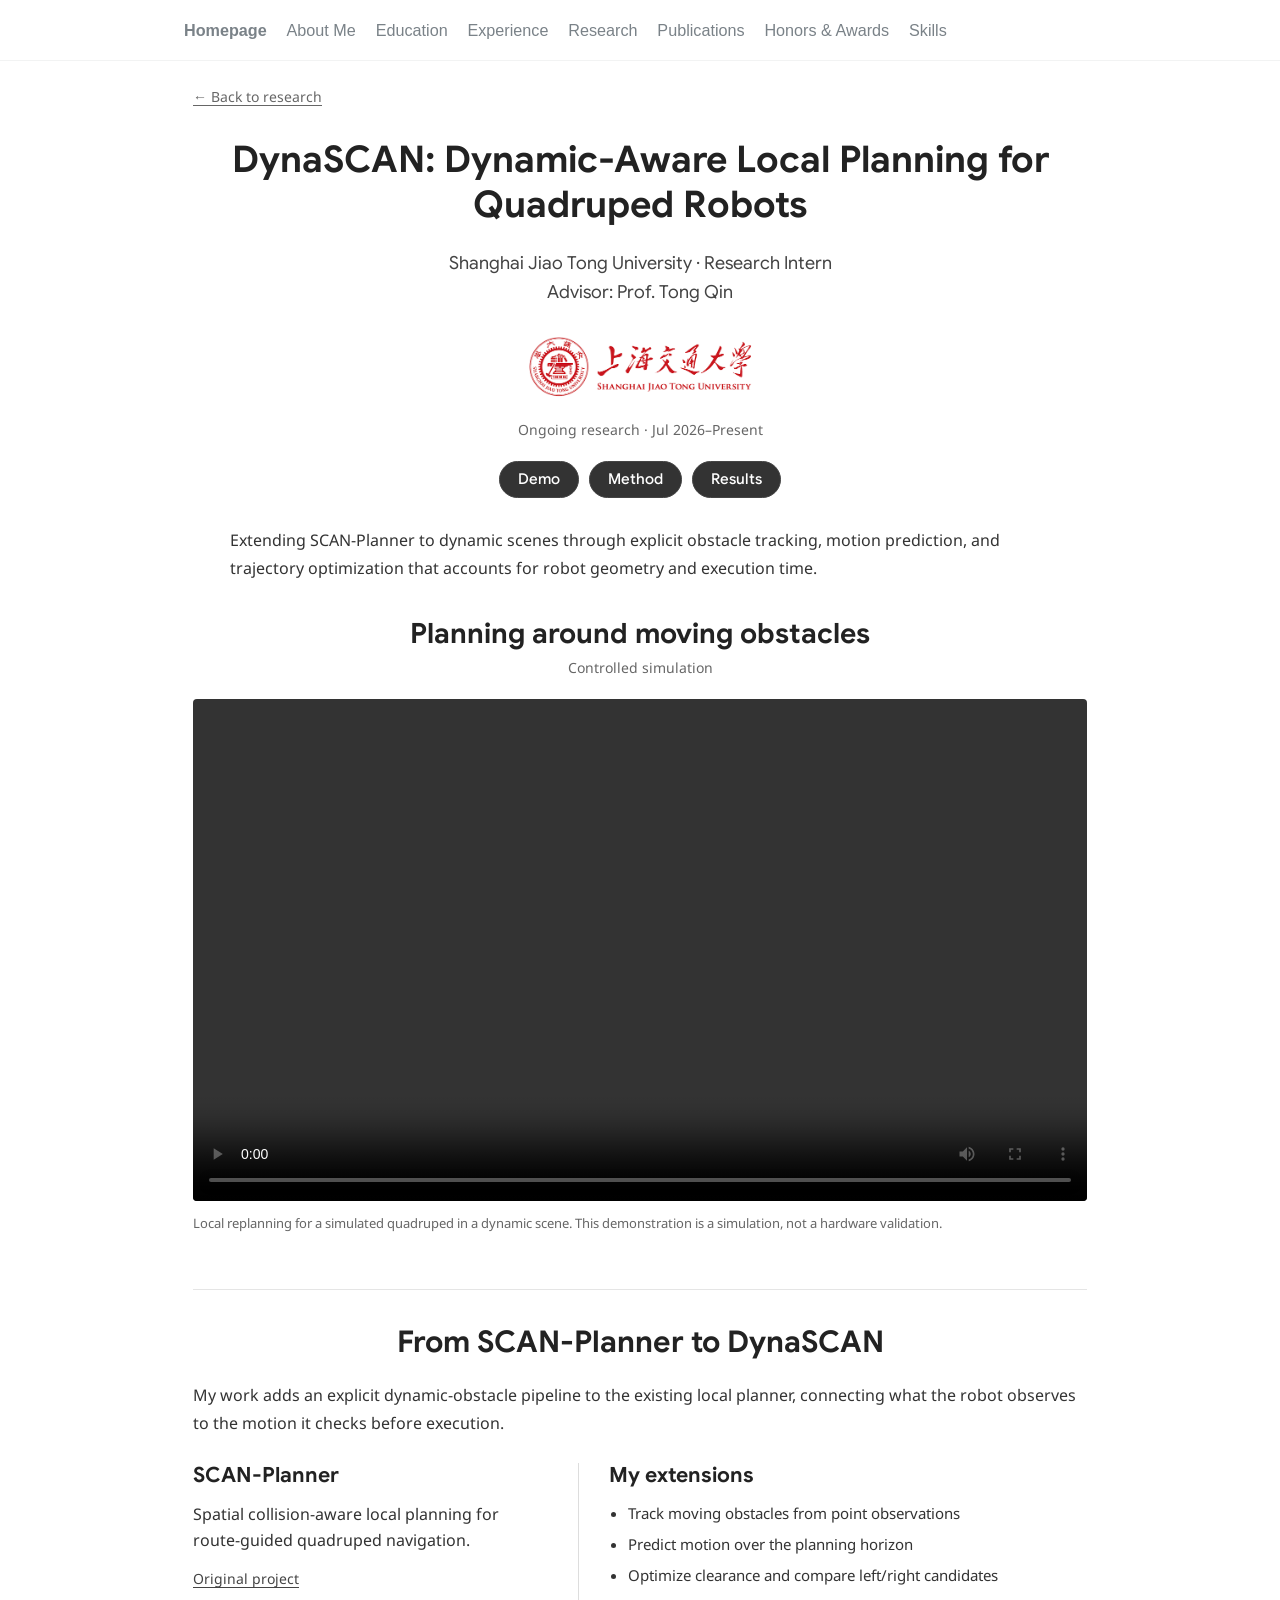
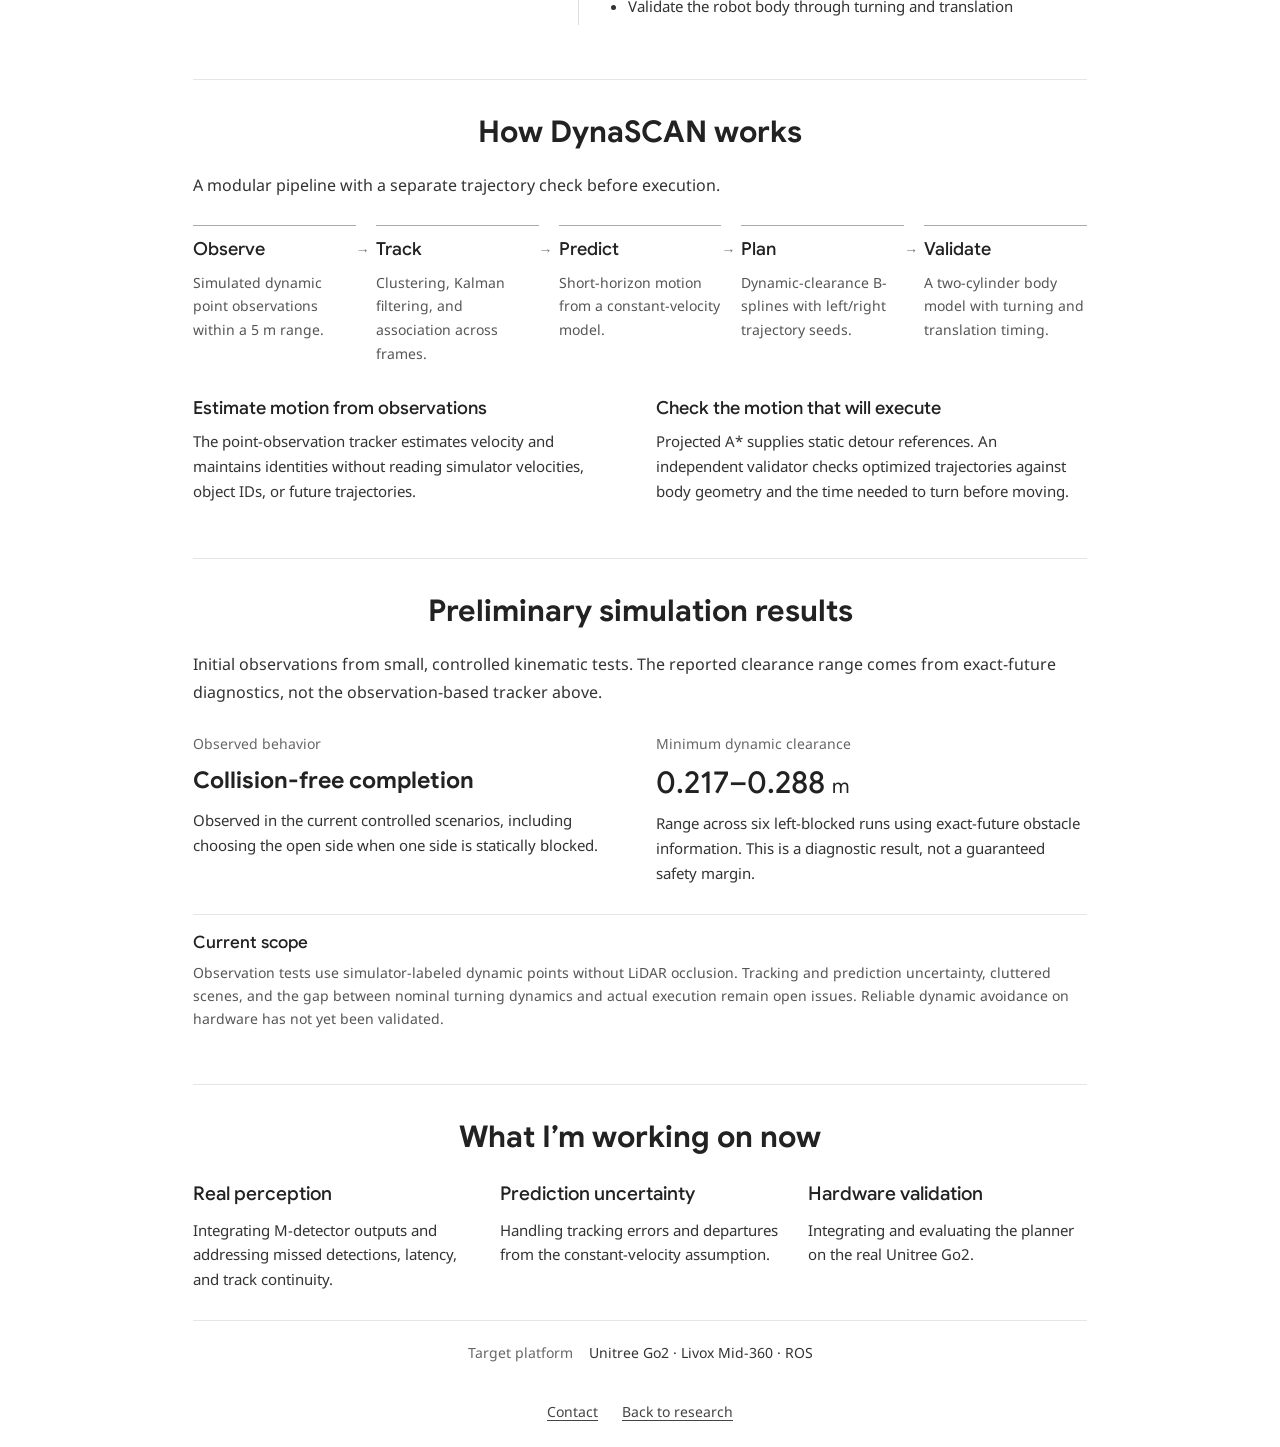
==== commit 4315432f: "Match DynaSCAN typography to SCAN-Planner" ====
--- a/research/dynascan/index.html
+++ b/research/dynascan/index.html
@@ -22,7 +22,7 @@
 <script>document.documentElement.className = document.documentElement.className.replace(/\bno-js\b/g, "") + " js ";</script>
 
     <!-- Add verified site integrations here when needed. -->
-<link rel="stylesheet" href="/assets/css/dynascan.css">
+<link rel="stylesheet" href="/assets/css/dynascan.css?v=20260915">
 
   </head>
 
@@ -73,17 +73,18 @@
   <a class="ds-back" href="/#research">← Back to research</a>
 
   <header class="ds-hero">
-    <p class="ds-eyebrow"><span class="ds-status">Ongoing research</span><span>Jul 2026–Present</span></p>
-    <h1 id="dynascan">Dyna<span>SCAN</span></h1>
-    <p class="ds-subtitle">Dynamic-Aware Local Planning for Quadruped Robots</p>
-    <p class="ds-lead">Extending SCAN-Planner to dynamic scenes through explicit obstacle tracking, motion prediction, and trajectory optimization that accounts for robot geometry and execution time.</p>
+    <h1 id="dynascan">DynaSCAN: Dynamic-Aware Local Planning for Quadruped Robots</h1>
     <p class="ds-affiliation">Shanghai Jiao Tong University · Research Intern<br />Advisor: Prof. Tong Qin</p>
+    <img class="ds-university-logo" src="/images/sjtu-logo.png" alt="Shanghai Jiao Tong University" width="576" height="189" />
+    <p class="ds-status">Ongoing research · Jul 2026–Present</p>
     <nav class="ds-section-nav" aria-label="DynaSCAN sections">
-      <a href="#project-demonstration" data-ss-opts="{&quot;offset&quot;:-84}">Watch demo <span aria-hidden="true">↗</span></a>
-      <a href="#my-contribution" data-ss-opts="{&quot;offset&quot;:-84}">Explore the method <span aria-hidden="true">↓</span></a>
-      <a href="#preliminary-simulation-results" data-ss-opts="{&quot;offset&quot;:-84}">View results <span aria-hidden="true">↓</span></a>
+      <a href="#project-demonstration" data-ss-opts="{&quot;offset&quot;:-84}">Demo</a>
+      <a href="#my-contribution" data-ss-opts="{&quot;offset&quot;:-84}">Method</a>
+      <a href="#preliminary-simulation-results" data-ss-opts="{&quot;offset&quot;:-84}">Results</a>
     </nav>
   </header>
+
+  <p class="ds-lead">Extending SCAN-Planner to dynamic scenes through explicit obstacle tracking, motion prediction, and trajectory optimization that accounts for robot geometry and execution time.</p>
 
   <section class="ds-demo" id="project-demonstration" aria-labelledby="ds-demo-title">
     <div class="ds-section-heading ds-demo-heading">
@@ -100,20 +101,16 @@
   </section>
 
   <section class="ds-section" aria-labelledby="ds-extension-title">
-    <p class="ds-eyebrow">01 / Research contribution</p>
     <h2 id="ds-extension-title">From SCAN-Planner to DynaSCAN</h2>
     <p class="ds-section-intro">My work adds an explicit dynamic-obstacle pipeline to the existing local planner, connecting what the robot observes to the motion it checks before execution.</p>
     <div class="ds-extension">
       <div class="ds-baseline">
-        <p class="ds-small-label">Starting point</p>
         <h3>SCAN-Planner</h3>
         <p>Spatial collision-aware local planning for route-guided quadruped navigation.</p>
-        <a href="https://wuyi2121.github.io/SCAN-Planner/">Original project <span aria-hidden="true">↗</span></a>
+        <a href="https://wuyi2121.github.io/SCAN-Planner/">Original project</a>
       </div>
-      <span class="ds-extension-arrow" aria-hidden="true">→</span>
       <div class="ds-additions">
-        <p class="ds-small-label">My extensions</p>
-        <h3>DynaSCAN</h3>
+        <h3>My extensions</h3>
         <ul>
           <li>Track moving obstacles from point observations</li>
           <li>Predict motion over the planning horizon</li>
@@ -125,15 +122,14 @@
   </section>
 
   <section class="ds-section" id="my-contribution" aria-labelledby="ds-pipeline-title">
-    <p class="ds-eyebrow">02 / System pipeline</p>
     <h2 id="ds-pipeline-title">How DynaSCAN works</h2>
     <p class="ds-section-intro">A modular pipeline with a separate trajectory check before execution.</p>
     <ol class="ds-pipeline" aria-label="Five stages of the DynaSCAN pipeline">
-      <li><span class="ds-step-number" aria-hidden="true">01</span><h3>Observe</h3><p>Simulated dynamic point observations within a 5 m range.</p></li>
-      <li><span class="ds-step-number" aria-hidden="true">02</span><h3>Track</h3><p>Clustering, Kalman filtering, and association across frames.</p></li>
-      <li><span class="ds-step-number" aria-hidden="true">03</span><h3>Predict</h3><p>Short-horizon motion from a constant-velocity model.</p></li>
-      <li><span class="ds-step-number" aria-hidden="true">04</span><h3>Plan</h3><p>Dynamic-clearance B-splines with left/right trajectory seeds.</p></li>
-      <li><span class="ds-step-number" aria-hidden="true">05</span><h3>Validate</h3><p>A two-cylinder body model with turning and translation timing.</p></li>
+      <li><h3>Observe</h3><p>Simulated dynamic point observations within a 5 m range.</p></li>
+      <li><h3>Track</h3><p>Clustering, Kalman filtering, and association across frames.</p></li>
+      <li><h3>Predict</h3><p>Short-horizon motion from a constant-velocity model.</p></li>
+      <li><h3>Plan</h3><p>Dynamic-clearance B-splines with left/right trajectory seeds.</p></li>
+      <li><h3>Validate</h3><p>A two-cylinder body model with turning and translation timing.</p></li>
     </ol>
     <div class="ds-method-notes">
       <div><h3>Estimate motion from observations</h3><p>The point-observation tracker estimates velocity and maintains identities without reading simulator velocities, object IDs, or future trajectories.</p></div>
@@ -142,7 +138,6 @@
   </section>
 
   <section class="ds-section" id="preliminary-simulation-results" aria-labelledby="ds-results-title">
-    <p class="ds-eyebrow">03 / Early evidence</p>
     <h2 id="ds-results-title">Preliminary simulation results</h2>
     <p class="ds-section-intro">Initial observations from small, controlled kinematic tests. The reported clearance range comes from exact-future diagnostics, not the observation-based tracker above.</p>
     <div class="ds-results">
@@ -164,20 +159,18 @@
   </section>
 
   <section class="ds-section ds-next" aria-labelledby="ds-next-title">
-    <p class="ds-eyebrow">04 / Work in progress</p>
     <h2 id="ds-next-title">What I’m working on now</h2>
     <div class="ds-focus-grid">
-      <div><span class="ds-focus-number" aria-hidden="true">01</span><h3>Real perception</h3><p>Integrating M-detector outputs and addressing missed detections, latency, and track continuity.</p></div>
-      <div><span class="ds-focus-number" aria-hidden="true">02</span><h3>Prediction uncertainty</h3><p>Handling tracking errors and departures from the constant-velocity assumption.</p></div>
-      <div><span class="ds-focus-number" aria-hidden="true">03</span><h3>Hardware validation</h3><p>Integrating and evaluating the planner on the real Unitree Go2.</p></div>
+      <div><h3>Real perception</h3><p>Integrating M-detector outputs and addressing missed detections, latency, and track continuity.</p></div>
+      <div><h3>Prediction uncertainty</h3><p>Handling tracking errors and departures from the constant-velocity assumption.</p></div>
+      <div><h3>Hardware validation</h3><p>Integrating and evaluating the planner on the real Unitree Go2.</p></div>
     </div>
     <p class="ds-platform"><span>Target platform</span> Unitree Go2 · Livox Mid-360 · ROS</p>
   </section>
 
   <footer class="ds-footer">
-    <p>Interested in this ongoing work?</p>
-    <a href="mailto:evan_brooks@whut.edu.cn">Contact me <span aria-hidden="true">↗</span></a>
-    <a href="/#research">Back to research <span aria-hidden="true">↗</span></a>
+    <a href="mailto:evan_brooks@whut.edu.cn">Contact</a>
+    <a href="/#research">Back to research</a>
   </footer>
 </div>
 
--- a/assets/css/dynascan.css
+++ b/assets/css/dynascan.css
@@ -1,95 +1,93 @@
-/* DynaSCAN only: retain the academic homepage's typography and blue accent. */
-.dynascan { --ds-blue: #224b8d; --ds-ink: #293442; --ds-muted: #596577; --ds-line: #dce3eb; color: var(--ds-ink); }
-.dynascan a:focus-visible { outline: 2px solid var(--ds-blue); outline-offset: 5px; }
-.dynascan .ds-back { display: inline-block; margin: .35rem 0 1.8rem; font-size: .82rem; color: var(--ds-muted); }
-.dynascan .ds-hero { margin-bottom: 2rem; }
-.dynascan .ds-eyebrow { display: flex; flex-wrap: wrap; align-items: center; gap: .8rem; margin: 0 0 .9rem; color: var(--ds-blue); font-size: .72rem; font-weight: 700; letter-spacing: .08em; text-transform: uppercase; }
-.dynascan .ds-status { display: inline-flex; align-items: center; gap: .45rem; }
-.dynascan .ds-status::before { content: ""; width: 6px; height: 6px; border-radius: 50%; background: var(--ds-blue); }
-.dynascan .ds-hero .ds-eyebrow > span + span { padding-left: .8rem; border-left: 1px solid #b9c8db; color: var(--ds-muted); font-weight: 400; letter-spacing: .02em; text-transform: none; }
-.dynascan .ds-hero h1 { margin: 0 0 .35rem; padding: 0; border: 0; color: var(--ds-ink); font-size: clamp(2.8rem, 6vw, 3.55rem); font-weight: 700; line-height: 1.1; letter-spacing: -.05em; }
-.dynascan .ds-hero h1 > span { color: var(--ds-blue); }
-.dynascan .ds-subtitle { margin: 0 0 1rem; font-size: clamp(1.1rem, 2.8vw, 1.4rem); line-height: 1.4; font-weight: 700; letter-spacing: -.02em; }
-.dynascan .ds-lead { max-width: 46rem; margin: 0 0 1rem; color: #4e5b6b; line-height: 1.65; }
-.dynascan .ds-affiliation { margin: 0; color: var(--ds-muted); font-size: .82rem; line-height: 1.65; }
-.dynascan .ds-section-nav { display: flex; flex-wrap: wrap; gap: .6rem 1.65rem; margin-top: 1.4rem; }
-.dynascan .ds-section-nav a { font-size: .82rem; font-weight: 700; text-decoration: none; border-bottom: 1px solid #b7c7dc; padding-bottom: .25rem; }
-.dynascan .ds-section-nav a span { margin-left: .35rem; }
-.dynascan .ds-section-nav a:hover { border-color: var(--ds-blue); }
-.dynascan section[id], .dynascan h1[id] { scroll-margin-top: 5rem; }
-.dynascan .ds-section-heading { display: flex; align-items: baseline; justify-content: space-between; gap: .4rem 1rem; }
-.dynascan .ds-demo-heading { margin-bottom: .7rem; }
-.dynascan .ds-demo-heading h2 { margin: 0; padding: 0; border: 0; font-size: 1rem; line-height: 1.4; }
-.dynascan .ds-label { flex-shrink: 0; color: var(--ds-muted); font-size: .7rem; letter-spacing: .02em; }
+/* Same type families as SCAN-Planner; self-hosted under the SIL OFL. */
+@font-face {
+  font-family: "Google Sans";
+  font-style: normal;
+  font-weight: 400 700;
+  font-display: swap;
+  src: url("../fonts/dynascan/google-sans-latin.woff2") format("woff2");
+}
+@font-face {
+  font-family: "Noto Sans";
+  font-style: normal;
+  font-weight: 400 600;
+  font-display: swap;
+  src: url("../fonts/dynascan/noto-sans-latin.woff2") format("woff2");
+}
+.dynascan { color: #333; font-family: "Noto Sans", Arial, sans-serif; font-size: 16px; line-height: 1.65; }
+.dynascan h1, .dynascan h2, .dynascan h3 { color: #222; font-family: "Google Sans", "Noto Sans", Arial, sans-serif; letter-spacing: normal; }
+.dynascan a { color: #444; text-decoration: underline; text-underline-offset: 3px; }
+.dynascan a:hover { color: #a6192e; }
+.dynascan a:focus-visible { outline: 2px solid #555; outline-offset: 5px; }
+.dynascan .ds-back { display: inline-block; margin: 6px 0 30px; color: #666; font-size: 14px; }
+.dynascan .ds-hero { padding: 0 12px 28px; text-align: center; }
+.dynascan .ds-hero h1 { margin: 0 auto 22px; padding: 0; border: 0; max-width: 870px; font-size: 36.8px; font-weight: 700; line-height: 1.2; }
+.dynascan .ds-hero h1::before { display: none; }
+.dynascan .ds-affiliation { margin: 0; color: #444; font-family: "Google Sans", "Noto Sans", Arial, sans-serif; font-size: 18px; line-height: 1.6; }
+.dynascan .ds-university-logo { display: block; width: 244px; height: auto; max-width: 85%; margin: 20px auto 12px; border: 0; border-radius: 0; box-shadow: none; }
+.dynascan .ds-status { margin: 0; color: #666; font-size: 14px; }
+.dynascan .ds-section-nav { display: flex; justify-content: center; flex-wrap: wrap; gap: 10px; margin-top: 20px; }
+.dynascan .ds-section-nav a { display: inline-block; padding: 5px 18px; border: 1px solid #444; border-radius: 24px; background: #333; color: #fff; font-family: "Google Sans", "Noto Sans", Arial, sans-serif; font-size: 15px; font-weight: 500; text-decoration: none; }
+.dynascan .ds-section-nav a:hover { background: #555; }
+.dynascan .ds-lead { max-width: 820px; margin: 0 auto 34px; line-height: 1.75; }
+.dynascan section[id], .dynascan h1[id] { scroll-margin-top: 90px; }
+.dynascan .ds-demo-heading { text-align: center; margin-bottom: 18px; }
+.dynascan .ds-demo-heading h2 { margin: 0 0 3px; padding: 0; border: 0; font-size: 28px; line-height: 1.25; }
+.dynascan .ds-label { color: #666; font-size: 14px; }
 .dynascan .ds-video { margin: 0; }
-.dynascan .ds-video video { width: 100%; aspect-ratio: 16 / 9; object-fit: contain; border: 1px solid var(--ds-line); border-radius: 5px; box-shadow: none; background: #e9edf1; }
-.dynascan .ds-video figcaption { max-width: 43rem; margin: .65rem 0 0; font-size: .76rem; color: var(--ds-muted); line-height: 1.55; }
-.dynascan .ds-section { margin-top: 3.25rem; padding-top: 2rem; border-top: 1px solid var(--ds-line); }
-.dynascan .ds-section > h2 { margin: 0 0 .75rem; padding: 0; border: 0; font-size: 1.55rem; line-height: 1.3; letter-spacing: -.025em; }
-.dynascan .ds-section-intro { max-width: 45rem; margin: 0 0 1.5rem; color: var(--ds-muted); font-size: .9rem; line-height: 1.65; }
-.dynascan .ds-extension { display: grid; grid-template-columns: 1fr 2.6rem 1.45fr; align-items: stretch; }
-.dynascan .ds-baseline { display: flex; flex-direction: column; align-items: flex-start; padding: 1.4rem; background: #f3f5f7; border: 1px solid var(--ds-line); border-radius: 4px; }
-.dynascan .ds-small-label { margin: 0 0 .6rem; font-size: .68rem; font-weight: 700; letter-spacing: .08em; text-transform: uppercase; }
-.dynascan .ds-extension h3 { margin: 0 0 .65rem; font-size: 1.2rem; }
-.dynascan .ds-baseline > p:not(.ds-small-label) { margin: 0 0 1.2rem; font-size: .86rem; line-height: 1.6; }
-.dynascan .ds-baseline > a { margin-top: auto; font-size: .78rem; }
-.dynascan .ds-extension-arrow { display: flex; justify-content: center; align-items: center; color: #8194ad; font-size: 1.6rem; }
-.dynascan .ds-additions { padding: 1.4rem; color: #fff; background: var(--ds-blue); border-radius: 4px; }
-.dynascan .ds-additions .ds-small-label { color: #d2e1f5; }
-.dynascan .ds-additions ul { display: grid; gap: .55rem; list-style: none; margin: 0; padding: 0; }
-.dynascan .ds-additions li { position: relative; margin: 0; padding-left: 1.05rem; font-size: .82rem; line-height: 1.5; }
-.dynascan .ds-additions li::before { content: "+"; position: absolute; left: 0; color: #c0d5f3; font-weight: 700; }
-.dynascan .ds-pipeline { display: grid; grid-template-columns: repeat(5, minmax(0, 1fr)); gap: 1rem; margin: 0; padding: 0; list-style: none; }
-.dynascan .ds-pipeline > li { position: relative; min-width: 0; margin: 0; padding-top: .8rem; border-top: 2px solid #b4c6df; }
-.dynascan .ds-pipeline > li:not(:last-child)::after { content: "→"; position: absolute; top: .55rem; right: -.65rem; color: #7488a3; font-size: .9rem; }
-.dynascan .ds-step-number { display: block; margin-bottom: .5rem; color: #7488a3; font-size: .7rem; font-variant-numeric: tabular-nums; }
-.dynascan .ds-pipeline h3 { margin: 0 0 .5rem; color: var(--ds-blue); font-size: .98rem; }
-.dynascan .ds-pipeline p { margin: 0; color: var(--ds-muted); font-size: .79rem; line-height: 1.65; }
-.dynascan .ds-method-notes { display: grid; grid-template-columns: repeat(2, minmax(0, 1fr)); gap: 1.8rem; margin-top: 1.8rem; padding-top: 1.3rem; border-top: 1px solid var(--ds-line); }
-.dynascan .ds-method-notes h3 { margin: 0 0 .5rem; font-size: .88rem; }
-.dynascan .ds-method-notes p { margin: 0; color: var(--ds-muted); font-size: .82rem; line-height: 1.65; }
-.dynascan .ds-results { display: grid; grid-template-columns: 1fr 1fr; gap: 1.5rem; }
-.dynascan .ds-result { padding: 1.25rem 0 .3rem; border-top: 2px solid var(--ds-blue); }
-.dynascan .ds-result .ds-small-label { color: var(--ds-muted); }
-.dynascan .ds-result h3 { margin: .75rem 0; font-size: 1.3rem; line-height: 1.3; }
-.dynascan .ds-result > p:last-child { margin: 0; font-size: .83rem; line-height: 1.65; color: var(--ds-muted); }
-.dynascan .ds-metric { margin: .55rem 0 .7rem; color: var(--ds-blue); font-size: clamp(1.6rem, 3.7vw, 2rem); font-weight: 700; line-height: 1.3; letter-spacing: -.04em; font-variant-numeric: tabular-nums; }
-.dynascan .ds-metric span { font-size: 1.05rem; font-weight: 400; }
-.dynascan .ds-scope { margin-top: 1.5rem; padding: 1rem 1.2rem; background: #f3f5f7; border-left: 2px solid #b2bfce; }
-.dynascan .ds-scope h3 { margin: 0 0 .4rem; font-size: .82rem; }
-.dynascan .ds-scope p { margin: 0; color: var(--ds-muted); font-size: .78rem; line-height: 1.65; }
-.dynascan .ds-focus-grid { display: grid; grid-template-columns: repeat(3, minmax(0, 1fr)); gap: 1.4rem; margin-top: 1.4rem; }
-.dynascan .ds-focus-grid > div + div { border-left: 1px solid var(--ds-line); padding-left: 1.4rem; }
-.dynascan .ds-focus-number { color: #8194ad; font-size: .73rem; }
-.dynascan .ds-focus-grid h3 { margin: .45rem 0 .65rem; font-size: .97rem; }
-.dynascan .ds-focus-grid p { margin: 0; color: var(--ds-muted); font-size: .83rem; line-height: 1.65; }
-.dynascan .ds-platform { margin: 1.6rem 0 0; padding: .9rem 0; border-top: 1px solid var(--ds-line); border-bottom: 1px solid var(--ds-line); font-size: .84rem; }
-.dynascan .ds-platform span { display: inline-block; margin-right: .7rem; color: var(--ds-muted); font-size: .7rem; text-transform: uppercase; letter-spacing: .04em; }
-.dynascan .ds-footer { display: flex; align-items: baseline; flex-wrap: wrap; gap: .6rem 1.4rem; margin: 2.4rem 0 1.5rem; font-size: .82rem; }
-.dynascan .ds-footer p { flex: 1 1 13rem; margin: 0; color: var(--ds-muted); }
+.dynascan .ds-video video { display: block; width: 100%; aspect-ratio: 16 / 9; object-fit: contain; border: 0; border-radius: 4px; box-shadow: none; background: #eee; }
+.dynascan .ds-video figcaption { margin: 12px 0 0; color: #666; font-family: "Noto Sans", Arial, sans-serif; font-size: 13px; line-height: 1.65; text-align: center; }
+.dynascan .ds-section { margin-top: 54px; padding-top: 34px; border-top: 1px solid #e5e5e5; }
+.dynascan .ds-section > h2 { margin: 0 0 20px; padding: 0; border: 0; font-size: 30px; font-weight: 700; line-height: 1.25; text-align: center; }
+.dynascan .ds-section-intro { margin: 0 0 26px; line-height: 1.75; }
+.dynascan .ds-extension { display: grid; grid-template-columns: 1fr 1.45fr; gap: 34px; }
+.dynascan .ds-extension h3 { margin: 0 0 12px; font-size: 21px; }
+.dynascan .ds-baseline > p { margin: 0 0 12px; }
+.dynascan .ds-baseline > a { font-size: 14px; }
+.dynascan .ds-additions { padding-left: 30px; border-left: 1px solid #ddd; }
+.dynascan .ds-additions ul { margin: 0; padding-left: 19px; }
+.dynascan .ds-additions li { margin-bottom: 7px; font-size: 15px; line-height: 1.6; }
+.dynascan .ds-pipeline { display: grid; grid-template-columns: repeat(5, minmax(0, 1fr)); gap: 20px; margin: 0; padding: 0; list-style: none; }
+.dynascan .ds-pipeline > li { position: relative; min-width: 0; margin: 0; padding-top: 13px; border-top: 1px solid #aaa; }
+.dynascan .ds-pipeline > li:not(:last-child)::after { content: "→"; position: absolute; top: 12px; right: -14px; color: #777; font-size: 14px; }
+.dynascan .ds-pipeline h3 { margin: 0 0 10px; font-size: 18px; font-weight: 500; }
+.dynascan .ds-pipeline p { margin: 0; color: #555; font-size: 14px; line-height: 1.7; }
+.dynascan .ds-method-notes { display: grid; grid-template-columns: repeat(2, minmax(0, 1fr)); gap: 32px; margin-top: 32px; }
+.dynascan .ds-method-notes h3 { margin: 0 0 10px; font-size: 18px; font-weight: 500; }
+.dynascan .ds-method-notes p { margin: 0; font-size: 15px; }
+.dynascan .ds-results { display: grid; grid-template-columns: 1fr 1fr; gap: 32px; }
+.dynascan .ds-small-label { margin: 0 0 10px; color: #666; font-size: 14px; }
+.dynascan .ds-result h3 { margin: 0 0 12px; font-size: 23px; line-height: 1.35; }
+.dynascan .ds-result > p:last-child { margin: 0; font-size: 15px; }
+.dynascan .ds-metric { margin: 0 0 10px; color: #222; font-family: "Google Sans", "Noto Sans", Arial, sans-serif; font-size: 30px; font-weight: 500; line-height: 1.2; }
+.dynascan .ds-metric span { font-size: 20px; font-weight: 400; }
+.dynascan .ds-scope { margin-top: 28px; padding: 18px 0 0; border-top: 1px solid #e5e5e5; }
+.dynascan .ds-scope h3 { margin: 0 0 8px; font-size: 17px; font-weight: 500; }
+.dynascan .ds-scope p { margin: 0; color: #555; font-size: 14px; }
+.dynascan .ds-focus-grid { display: grid; grid-template-columns: repeat(3, minmax(0, 1fr)); gap: 28px; margin-top: 26px; }
+.dynascan .ds-focus-grid h3 { margin: 0 0 12px; font-size: 19px; font-weight: 500; }
+.dynascan .ds-focus-grid p { margin: 0; font-size: 15px; }
+.dynascan .ds-platform { margin: 28px 0 0; padding-top: 20px; border-top: 1px solid #e5e5e5; font-size: 14px; text-align: center; }
+.dynascan .ds-platform span { margin-right: 12px; color: #666; }
+.dynascan .ds-footer { display: flex; justify-content: center; flex-wrap: wrap; gap: 24px; margin: 36px 0 24px; font-size: 14px; }
 @media (max-width: 767px) {
-  .dynascan .ds-back { margin-bottom: 1.5rem; }
-  .dynascan .ds-section { margin-top: 2.5rem; padding-top: 1.6rem; }
+  .dynascan .ds-hero { padding: 0 0 28px; }
+  .dynascan .ds-hero h1 { font-size: 30px; }
+  .dynascan .ds-affiliation { font-size: 17px; }
   .dynascan .ds-pipeline { grid-template-columns: 1fr; gap: 0; }
-  .dynascan .ds-pipeline > li { display: grid; grid-template-columns: 1.5rem 5.5rem 1fr; align-items: baseline; gap: .5rem; padding: .9rem 0; border-top: 1px solid var(--ds-line); }
+  .dynascan .ds-pipeline > li { display: grid; grid-template-columns: 88px 1fr; gap: 16px; padding: 14px 0; border-top-color: #ddd; }
   .dynascan .ds-pipeline > li:not(:last-child)::after { display: none; }
-  .dynascan .ds-step-number, .dynascan .ds-pipeline h3 { margin: 0; }
-  .dynascan .ds-pipeline p { font-size: .85rem; }
-  .dynascan .ds-method-notes { gap: 1.25rem; }
+  .dynascan .ds-pipeline h3 { margin: 0; }
+  .dynascan .ds-method-notes { gap: 24px; }
 }
 @media (max-width: 560px) {
-  .dynascan .ds-lead { font-size: .95rem; }
-  .dynascan .ds-section-nav { gap: .6rem 1rem; }
-  .dynascan .ds-section-heading { flex-direction: column; }
-  .dynascan .ds-extension { grid-template-columns: 1fr; }
-  .dynascan .ds-extension-arrow { height: 2.4rem; transform: rotate(90deg); }
-  .dynascan .ds-baseline, .dynascan .ds-additions { padding: 1.2rem; }
-  .dynascan .ds-method-notes, .dynascan .ds-results, .dynascan .ds-focus-grid { grid-template-columns: 1fr; }
-  .dynascan .ds-focus-grid { gap: 1.2rem; }
-  .dynascan .ds-focus-grid > div + div { padding: 1.1rem 0 0; border-left: 0; border-top: 1px solid var(--ds-line); }
-  .dynascan .ds-section > h2 { font-size: 1.4rem; }
-  .dynascan .ds-pipeline > li { grid-template-columns: 1.3rem 4.8rem 1fr; gap: .4rem; }
-  .dynascan .ds-pipeline h3 { font-size: .9rem; }
-  .dynascan .ds-footer { gap: .7rem 1.2rem; }
-  .dynascan .ds-footer p { flex-basis: 100%; }
+  .dynascan .ds-back { margin-bottom: 24px; }
+  .dynascan .ds-hero h1 { font-size: 29px; }
+  .dynascan .ds-university-logo { width: 224px; }
+  .dynascan .ds-lead { font-size: 15px; }
+  .dynascan .ds-demo-heading h2, .dynascan .ds-section > h2 { font-size: 25px; }
+  .dynascan .ds-section { margin-top: 38px; padding-top: 28px; }
+  .dynascan .ds-extension, .dynascan .ds-method-notes, .dynascan .ds-results, .dynascan .ds-focus-grid { grid-template-columns: 1fr; gap: 24px; }
+  .dynascan .ds-additions { padding-left: 0; border-left: 0; }
+  .dynascan .ds-focus-grid { gap: 22px; }
+  .dynascan .ds-platform span { display: block; margin: 0 0 5px; }
 }
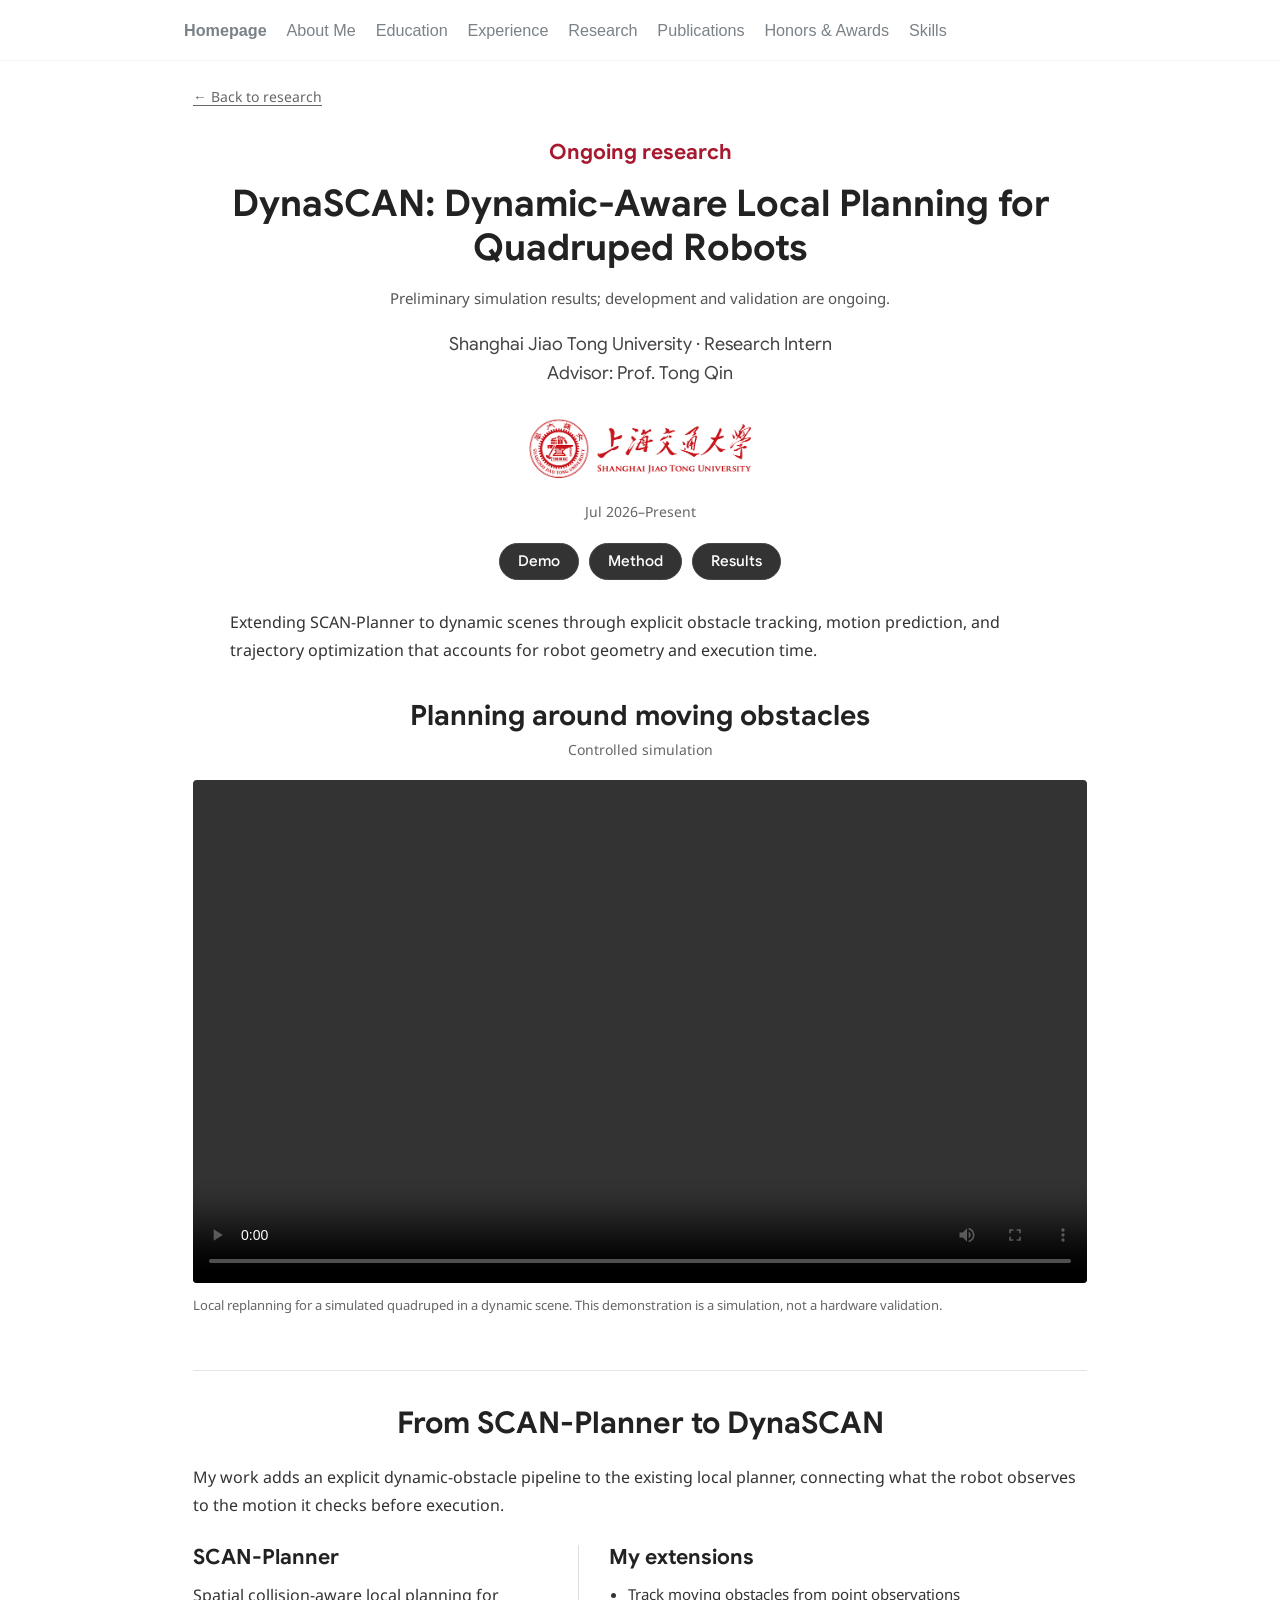
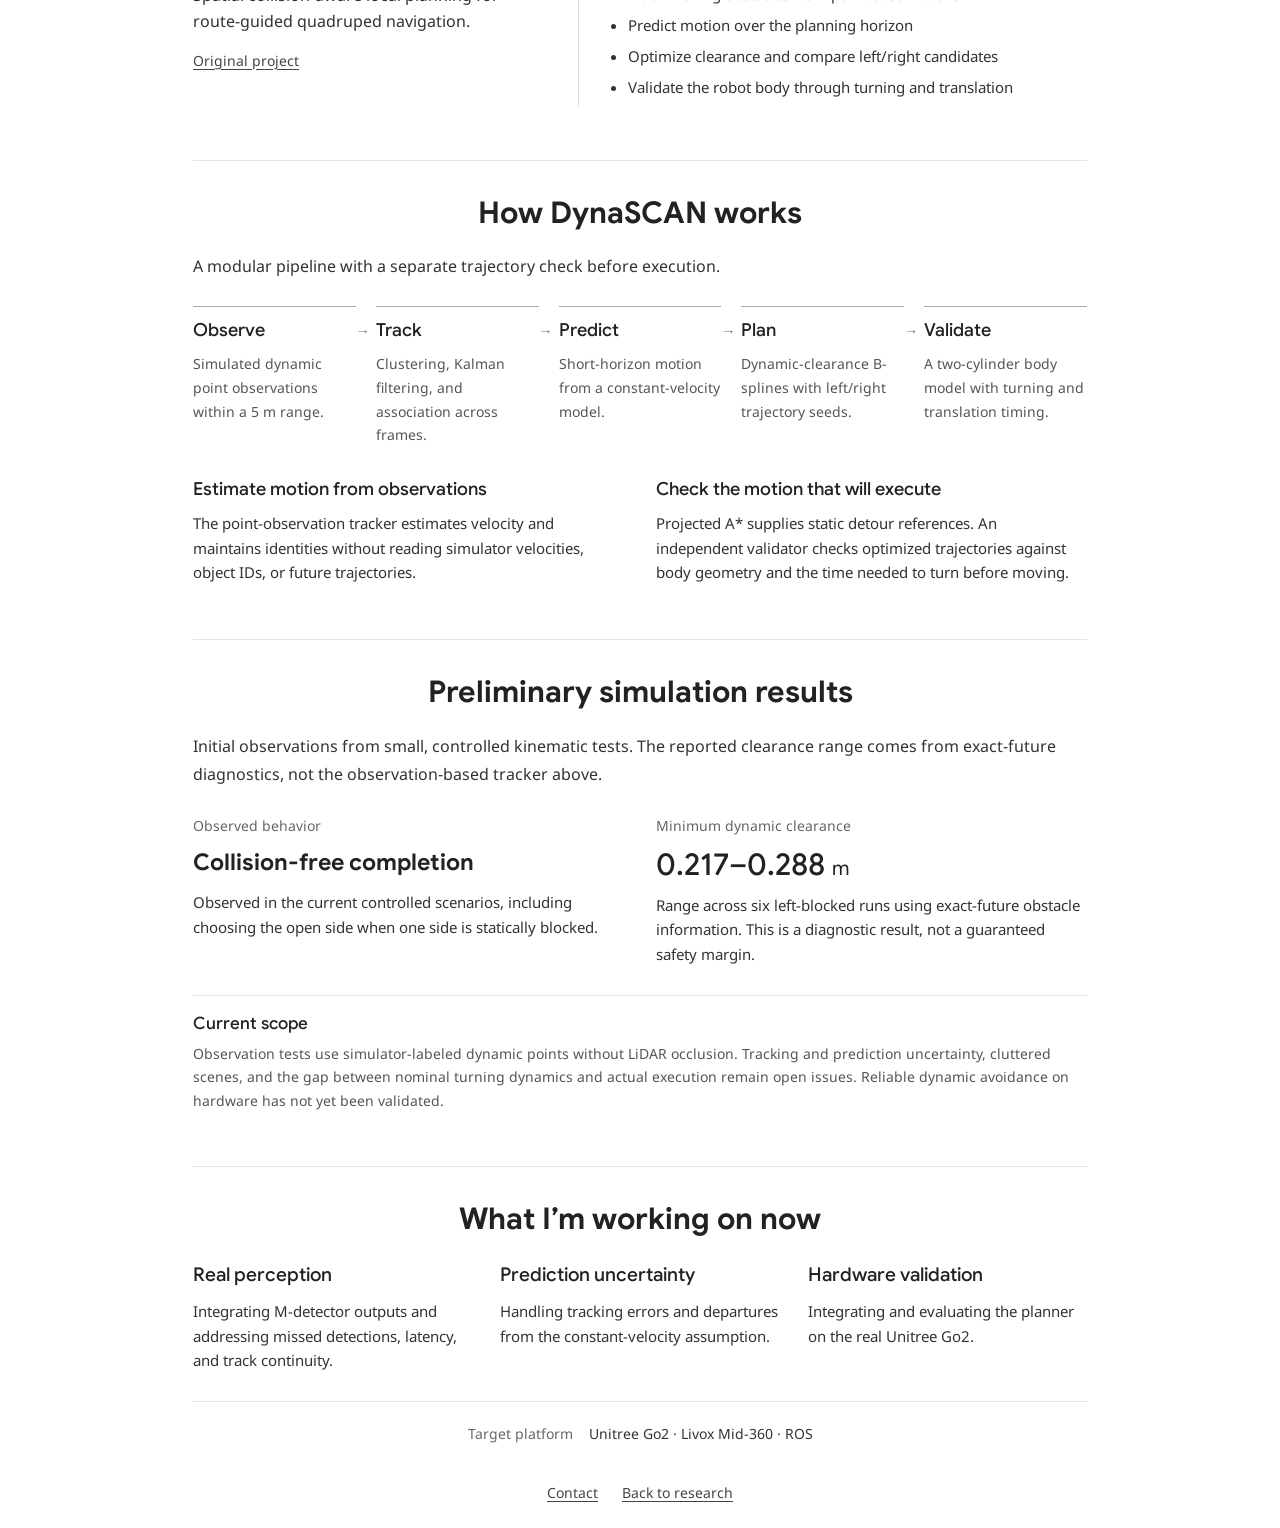
==== commit 4add7091: "Emphasize DynaSCAN ongoing research status" ====
--- a/research/dynascan/index.html
+++ b/research/dynascan/index.html
@@ -22,7 +22,7 @@
 <script>document.documentElement.className = document.documentElement.className.replace(/\bno-js\b/g, "") + " js ";</script>
 
     <!-- Add verified site integrations here when needed. -->
-<link rel="stylesheet" href="/assets/css/dynascan.css?v=20260915">
+<link rel="stylesheet" href="/assets/css/dynascan.css?v=20260915-status">
 
   </head>
 
@@ -73,10 +73,12 @@
   <a class="ds-back" href="/#research">← Back to research</a>
 
   <header class="ds-hero">
+    <p class="ds-status">Ongoing research</p>
     <h1 id="dynascan">DynaSCAN: Dynamic-Aware Local Planning for Quadruped Robots</h1>
+    <p class="ds-progress-note">Preliminary simulation results; development and validation are ongoing.</p>
     <p class="ds-affiliation">Shanghai Jiao Tong University · Research Intern<br />Advisor: Prof. Tong Qin</p>
     <img class="ds-university-logo" src="/images/sjtu-logo.png" alt="Shanghai Jiao Tong University" width="576" height="189" />
-    <p class="ds-status">Ongoing research · Jul 2026–Present</p>
+    <p class="ds-dates">Jul 2026–Present</p>
     <nav class="ds-section-nav" aria-label="DynaSCAN sections">
       <a href="#project-demonstration" data-ss-opts="{&quot;offset&quot;:-84}">Demo</a>
       <a href="#my-contribution" data-ss-opts="{&quot;offset&quot;:-84}">Method</a>
--- a/assets/css/dynascan.css
+++ b/assets/css/dynascan.css
@@ -24,7 +24,9 @@
 .dynascan .ds-hero h1::before { display: none; }
 .dynascan .ds-affiliation { margin: 0; color: #444; font-family: "Google Sans", "Noto Sans", Arial, sans-serif; font-size: 18px; line-height: 1.6; }
 .dynascan .ds-university-logo { display: block; width: 244px; height: auto; max-width: 85%; margin: 20px auto 12px; border: 0; border-radius: 0; box-shadow: none; }
-.dynascan .ds-status { margin: 0; color: #666; font-size: 14px; }
+.dynascan .ds-status { margin: 0 0 14px; color: #a6192e; font-family: "Google Sans", "Noto Sans", Arial, sans-serif; font-size: 21px; font-weight: 700; line-height: 1.4; }
+.dynascan .ds-progress-note { margin: -6px auto 20px; color: #555; font-size: 15px; line-height: 1.6; }
+.dynascan .ds-dates { margin: 0; color: #666; font-size: 14px; }
 .dynascan .ds-section-nav { display: flex; justify-content: center; flex-wrap: wrap; gap: 10px; margin-top: 20px; }
 .dynascan .ds-section-nav a { display: inline-block; padding: 5px 18px; border: 1px solid #444; border-radius: 24px; background: #333; color: #fff; font-family: "Google Sans", "Noto Sans", Arial, sans-serif; font-size: 15px; font-weight: 500; text-decoration: none; }
 .dynascan .ds-section-nav a:hover { background: #555; }
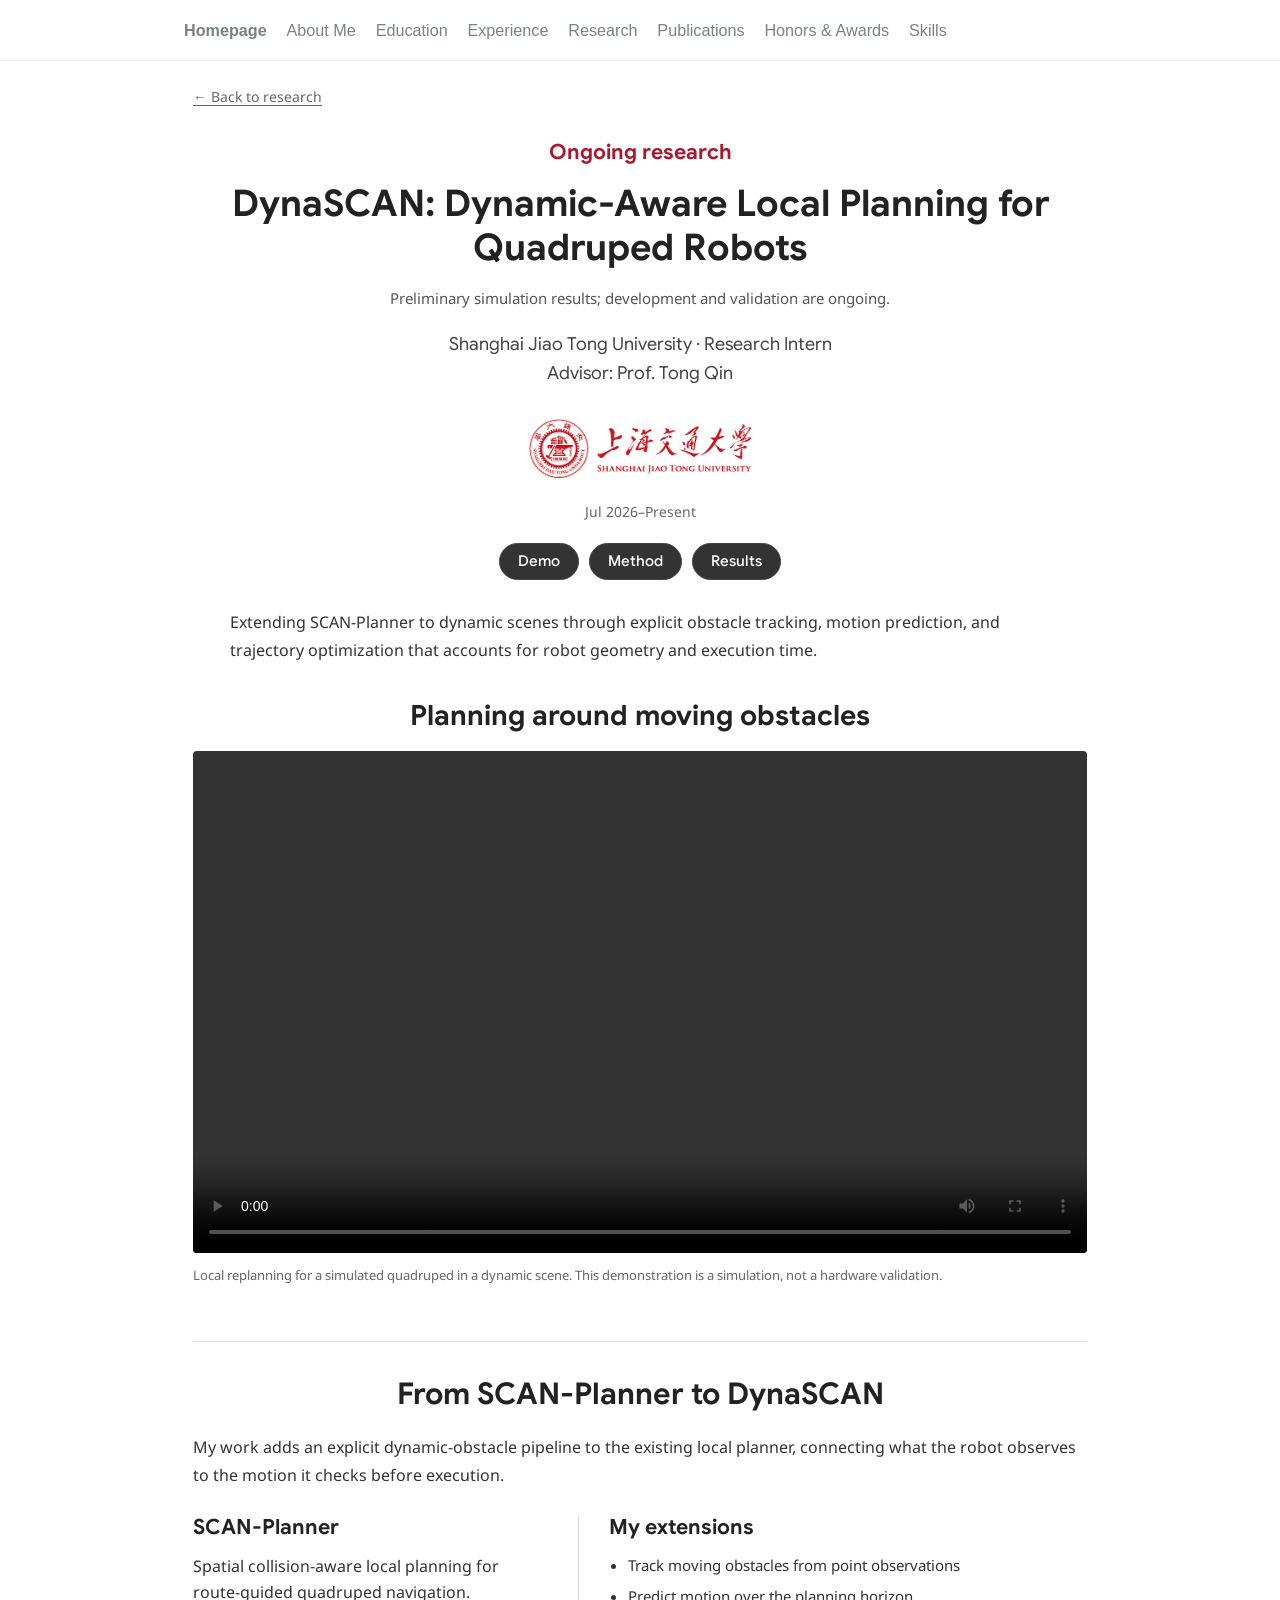
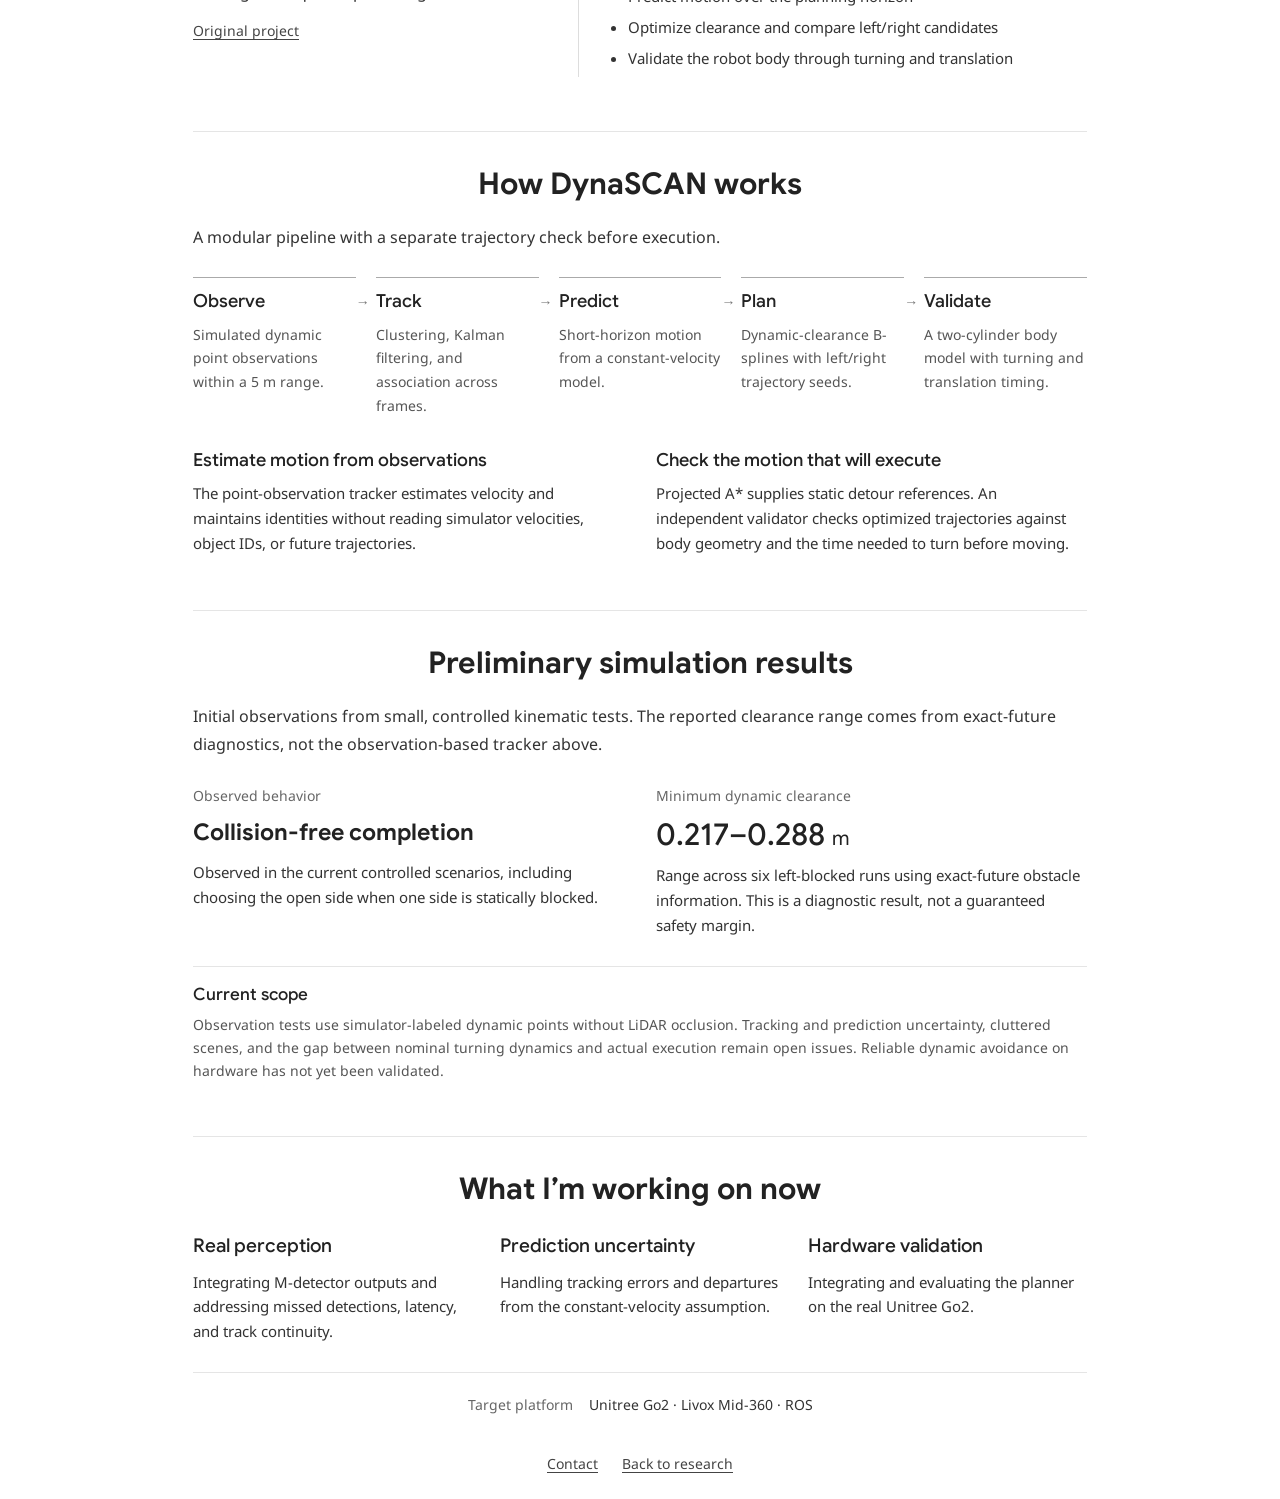
==== commit 34287bdf: "Remove DynaSCAN controlled simulation label" ====
--- a/research/dynascan/index.html
+++ b/research/dynascan/index.html
@@ -91,7 +91,6 @@
   <section class="ds-demo" id="project-demonstration" aria-labelledby="ds-demo-title">
     <div class="ds-section-heading ds-demo-heading">
       <h2 id="ds-demo-title">Planning around moving obstacles</h2>
-      <span class="ds-label">Controlled simulation</span>
     </div>
     <figure class="project-video ds-video">
       <video controls="" playsinline="" preload="metadata" aria-label="DynaSCAN dynamic-obstacle avoidance demonstration" aria-describedby="ds-demo-caption">
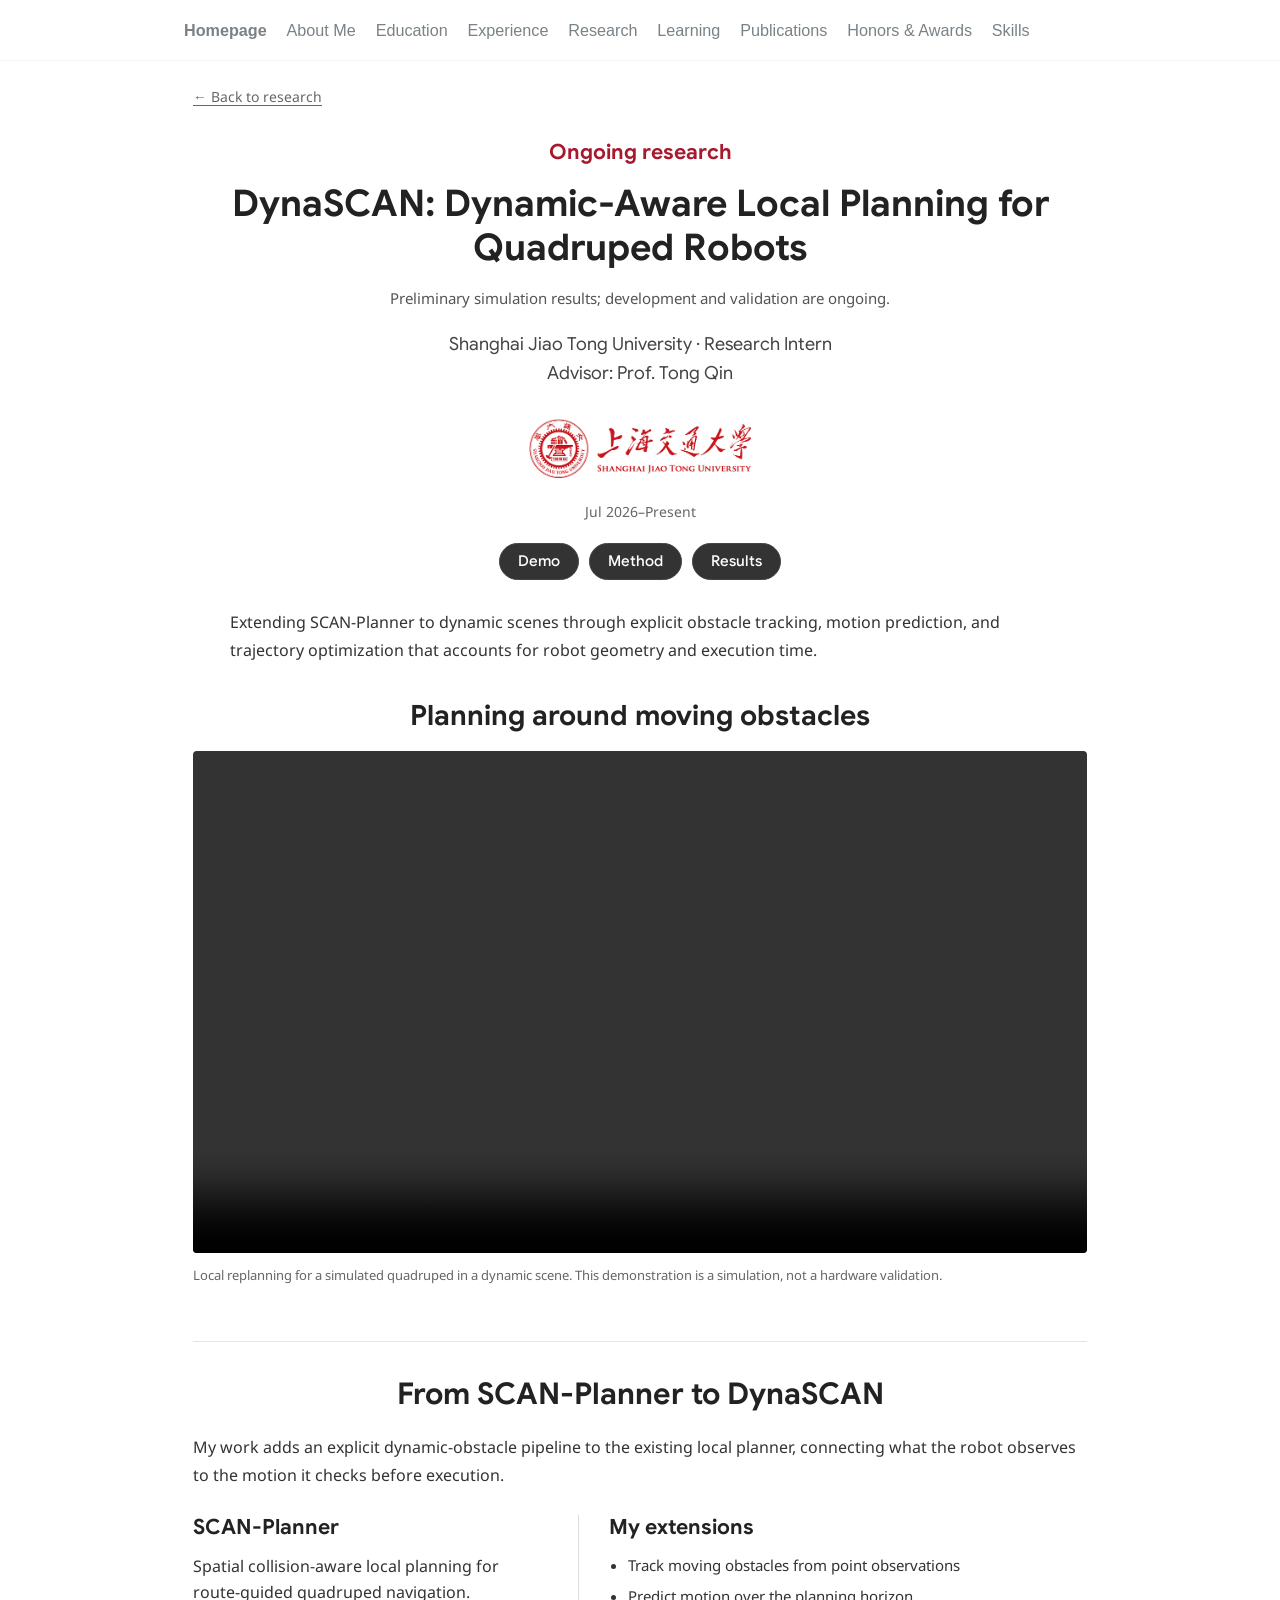
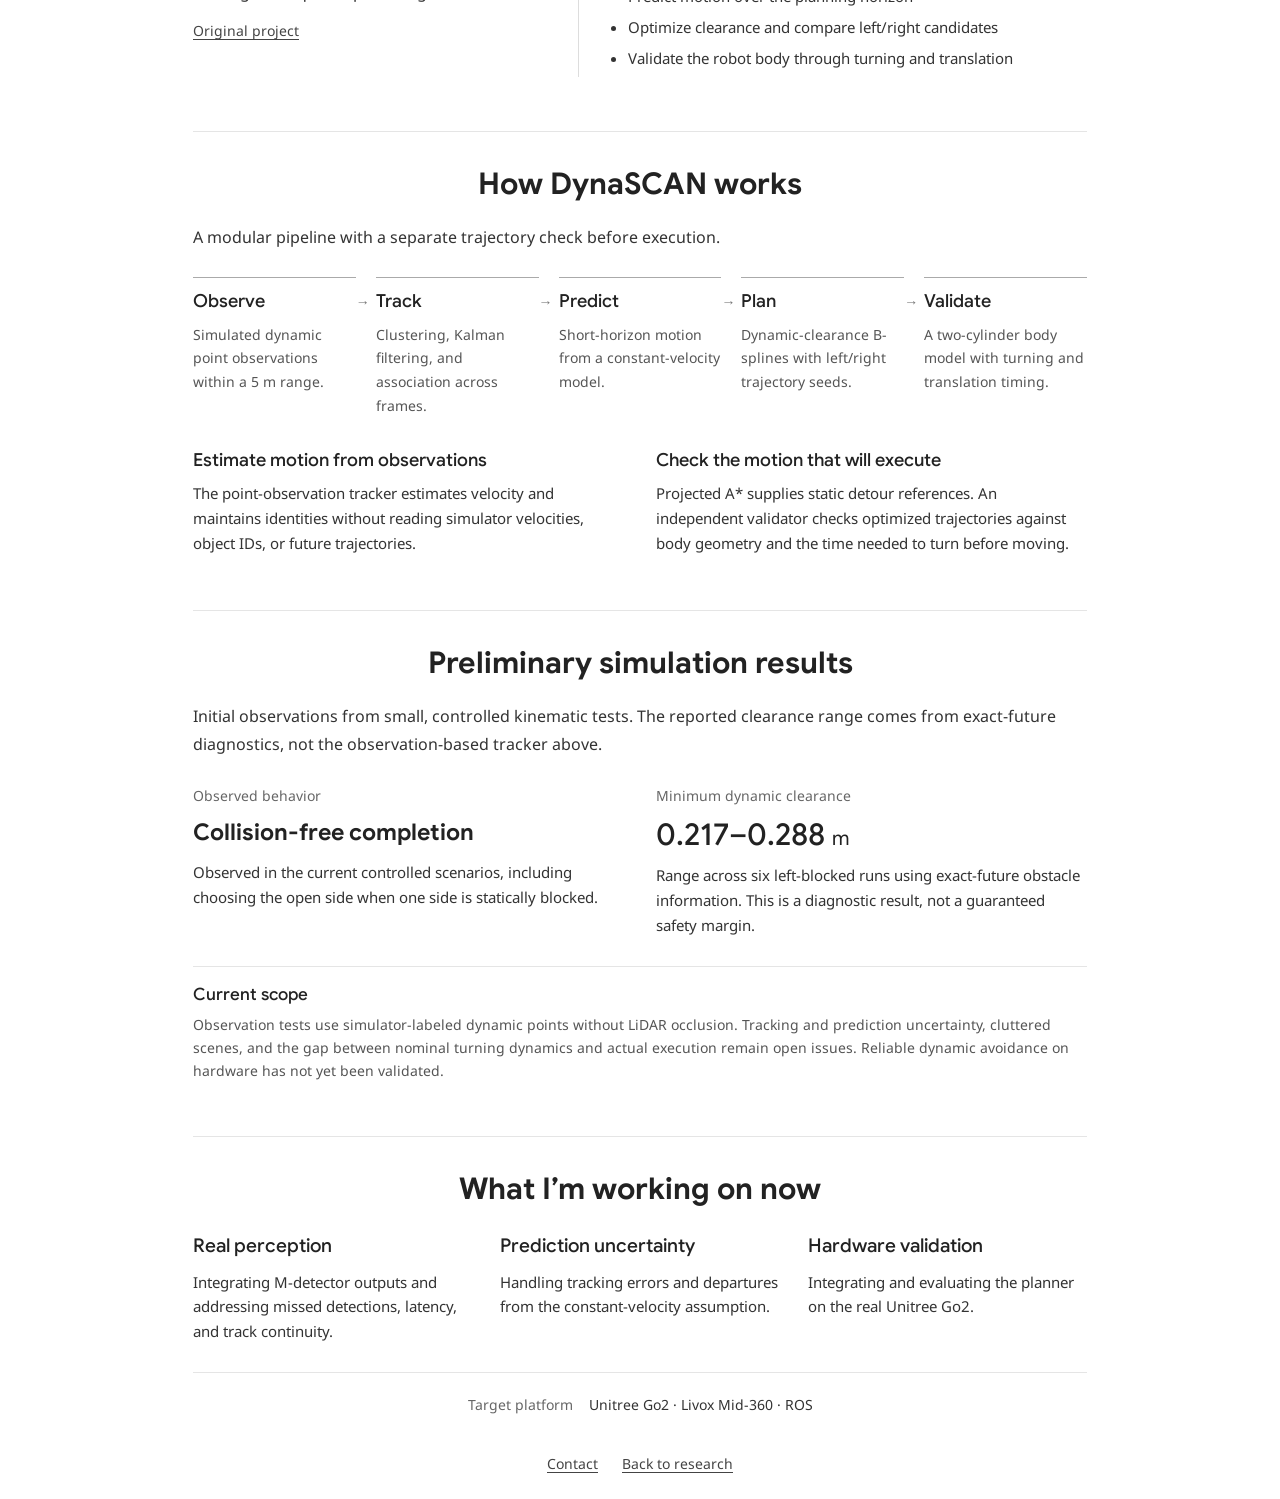
==== commit 111416be: "Add ACT imitation learning demonstrations to homepage" ====
--- a/research/dynascan/index.html
+++ b/research/dynascan/index.html
@@ -38,21 +38,14 @@
         <button class="hidden" type="button" aria-label="More navigation links" aria-expanded="false" aria-controls="overflow-navigation"><div class="navicon"></div></button>
         <ul class="visible-links">
           <li class="masthead__menu-item masthead__menu-item--lg masthead__menu-home-item"><a href="/#about-me">Homepage</a></li>
-          
             <li class="masthead__menu-item"><a href="/#about-me">About Me</a></li>
-          
             <li class="masthead__menu-item"><a href="/#education">Education</a></li>
-          
             <li class="masthead__menu-item"><a href="/#experience">Experience</a></li>
-          
             <li class="masthead__menu-item"><a href="/#research">Research</a></li>
-          
+            <li class="masthead__menu-item"><a href="/#learning-projects">Learning</a></li>
             <li class="masthead__menu-item"><a href="/#manuscript">Publications</a></li>
-          
             <li class="masthead__menu-item"><a href="/#honors">Honors & Awards</a></li>
-          
             <li class="masthead__menu-item"><a href="/#skills">Skills</a></li>
-          
         </ul>
         <ul id="overflow-navigation" class="hidden-links hidden"></ul>
       </nav>
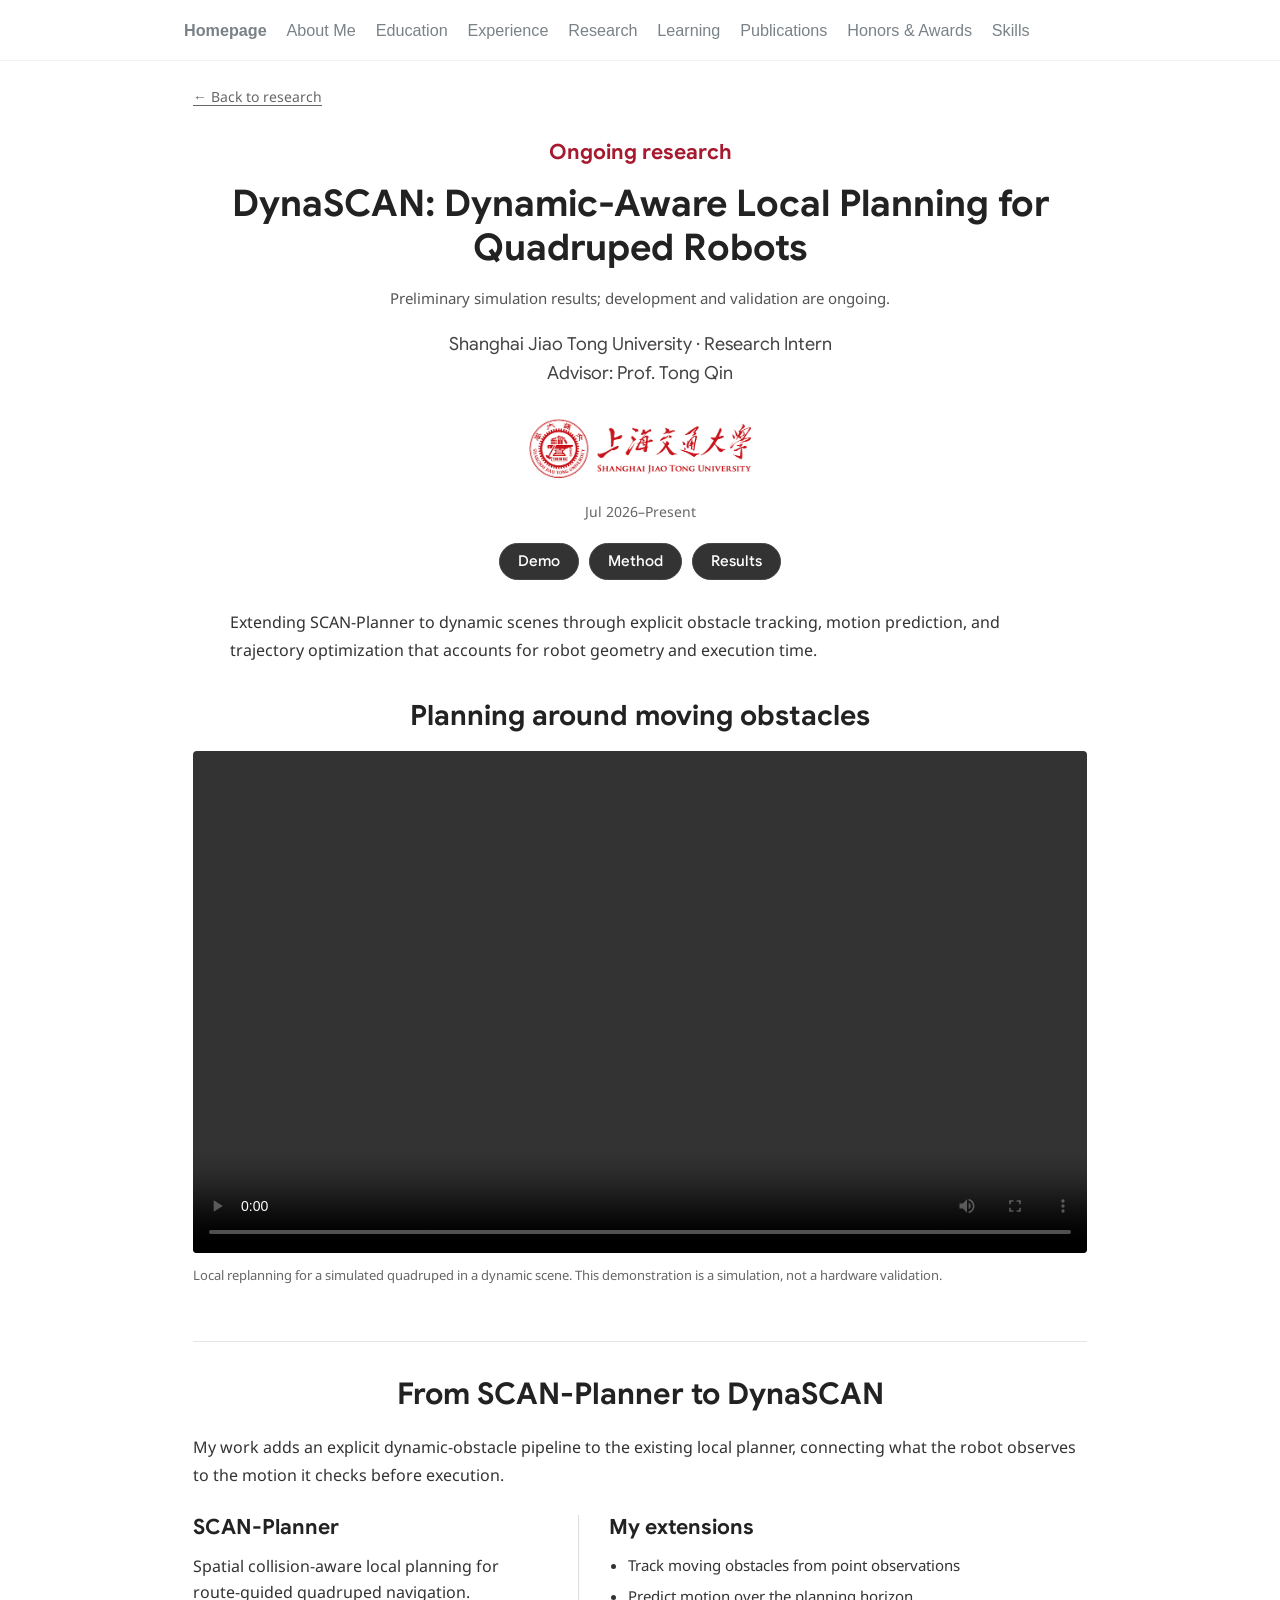
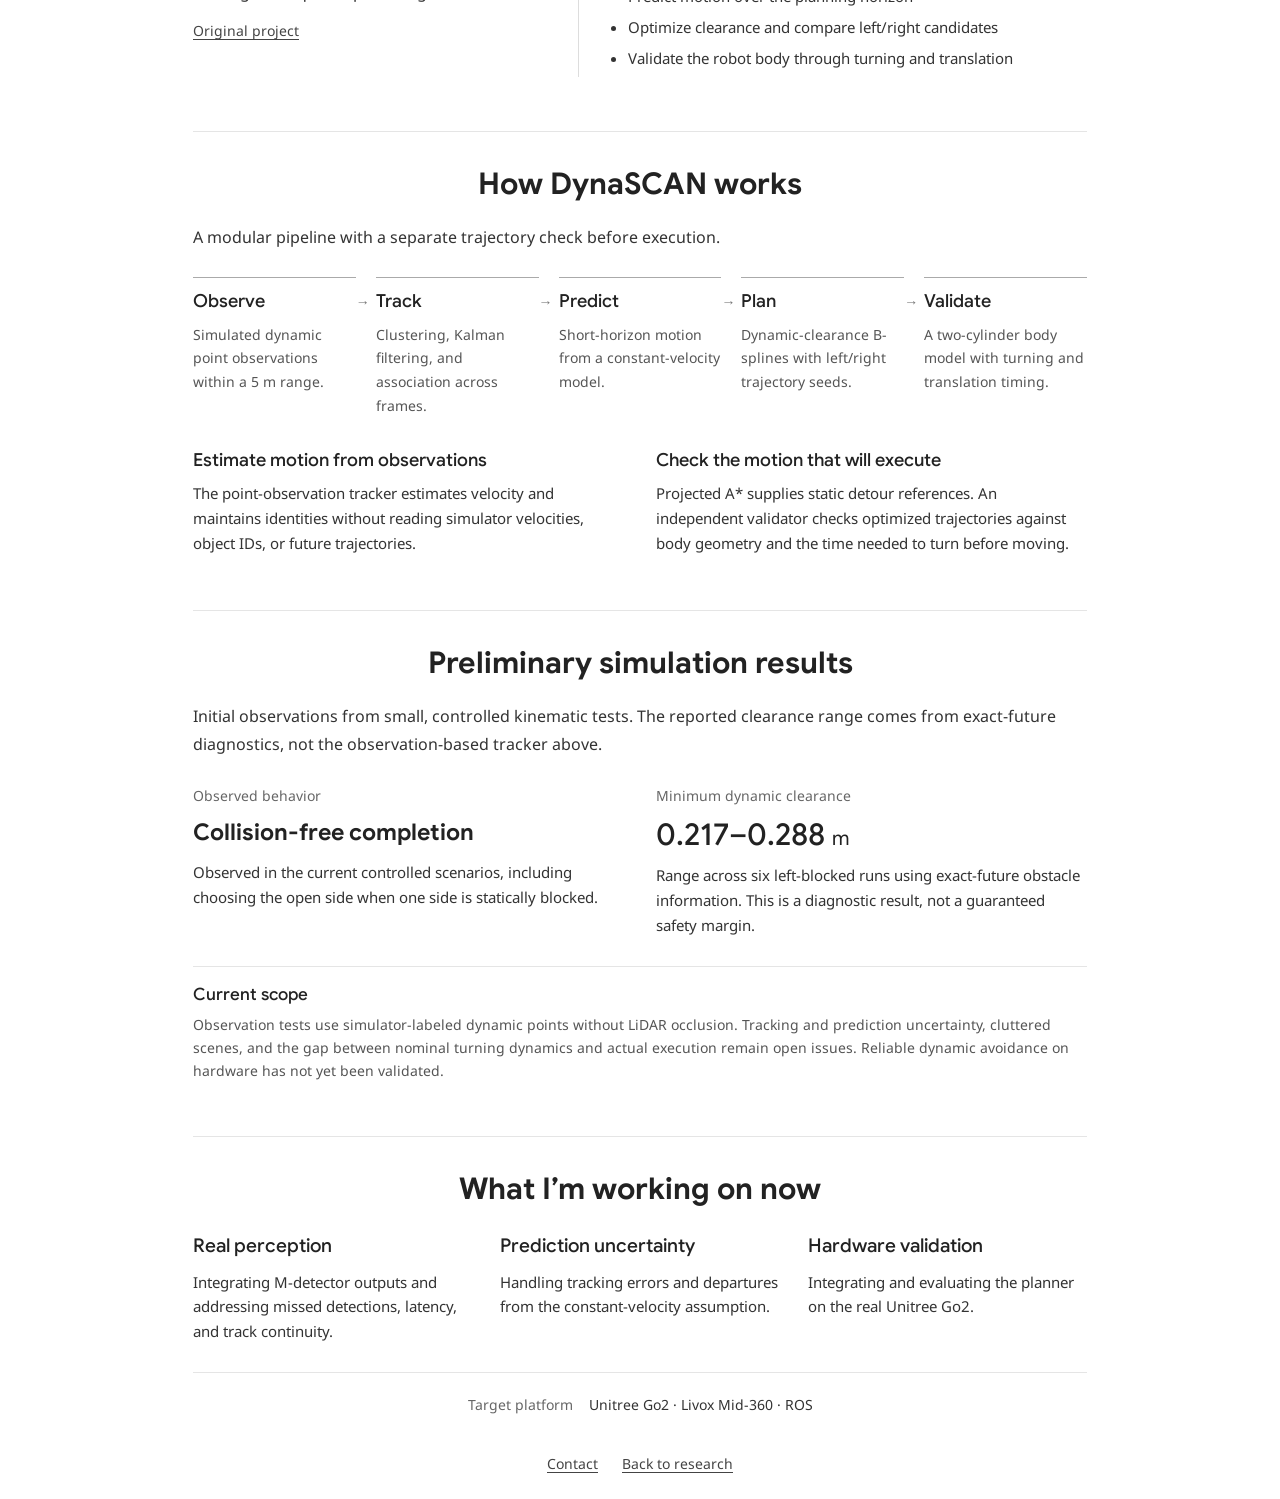
==== commit d0fba77b: "Add Umami analytics and project link events" ====
--- a/research/dynascan/index.html
+++ b/research/dynascan/index.html
@@ -22,6 +22,8 @@
 <script>document.documentElement.className = document.documentElement.className.replace(/\bno-js\b/g, "") + " js ";</script>
 
     <!-- Add verified site integrations here when needed. -->
+<script defer src="https://cloud.umami.is/script.js" data-website-id="3489a8d1-b162-474f-a0bf-d723e22877bd" data-domains="hhdzb1.github.io" data-do-not-track="true"></script>
+
 <link rel="stylesheet" href="/assets/css/dynascan.css?v=20260915-status">
 
   </head>
